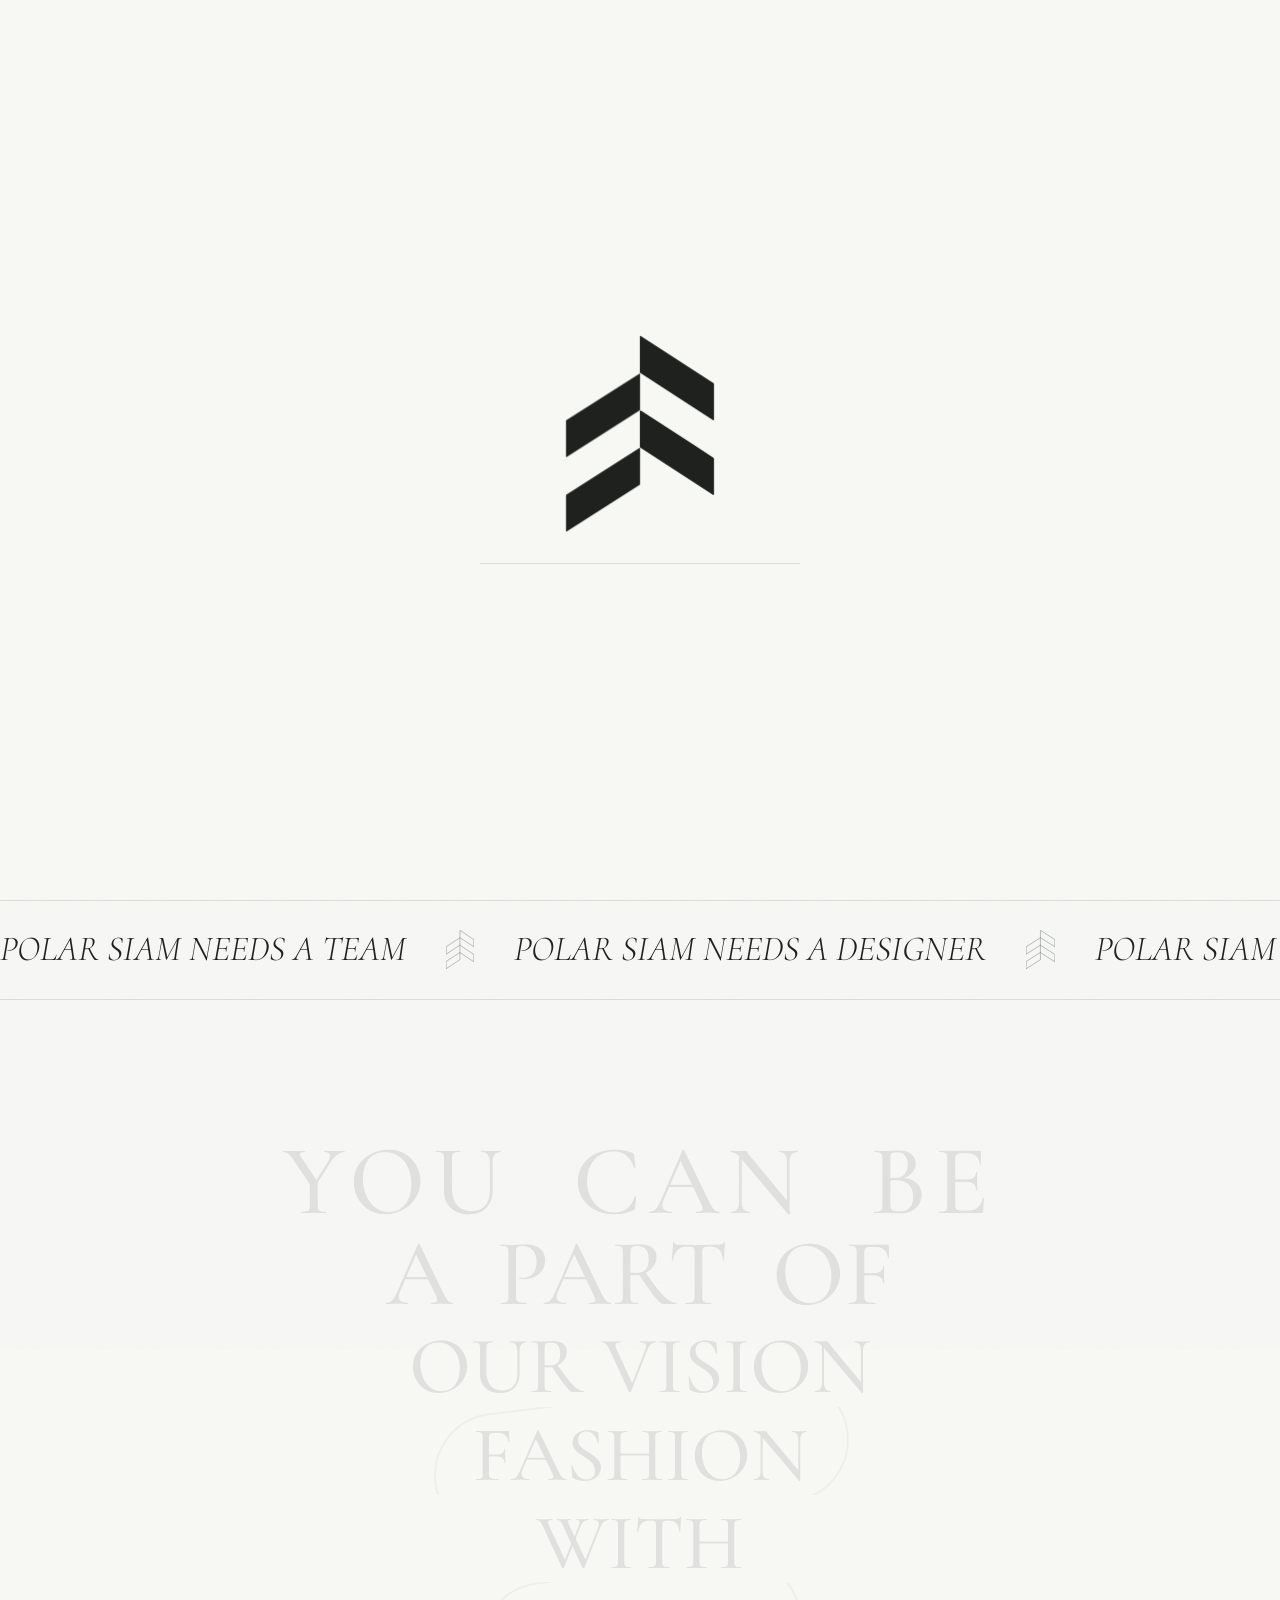
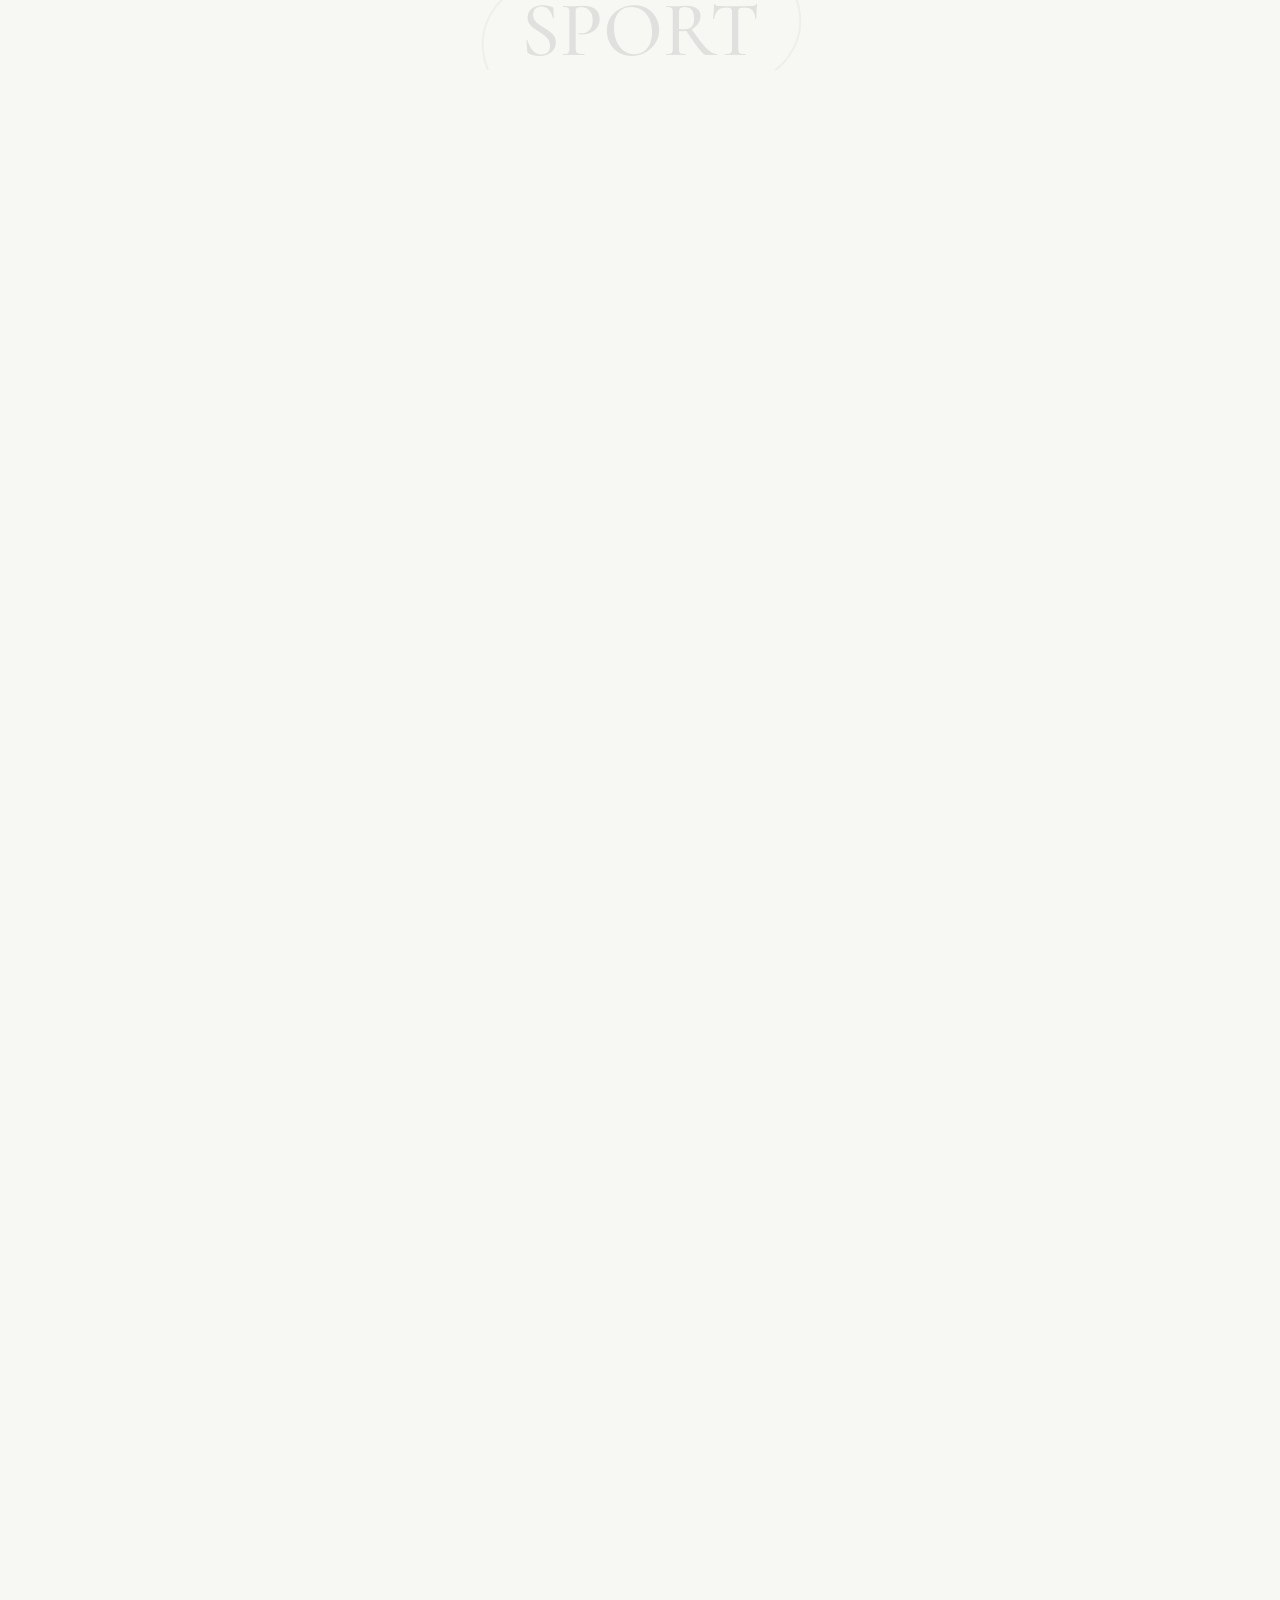
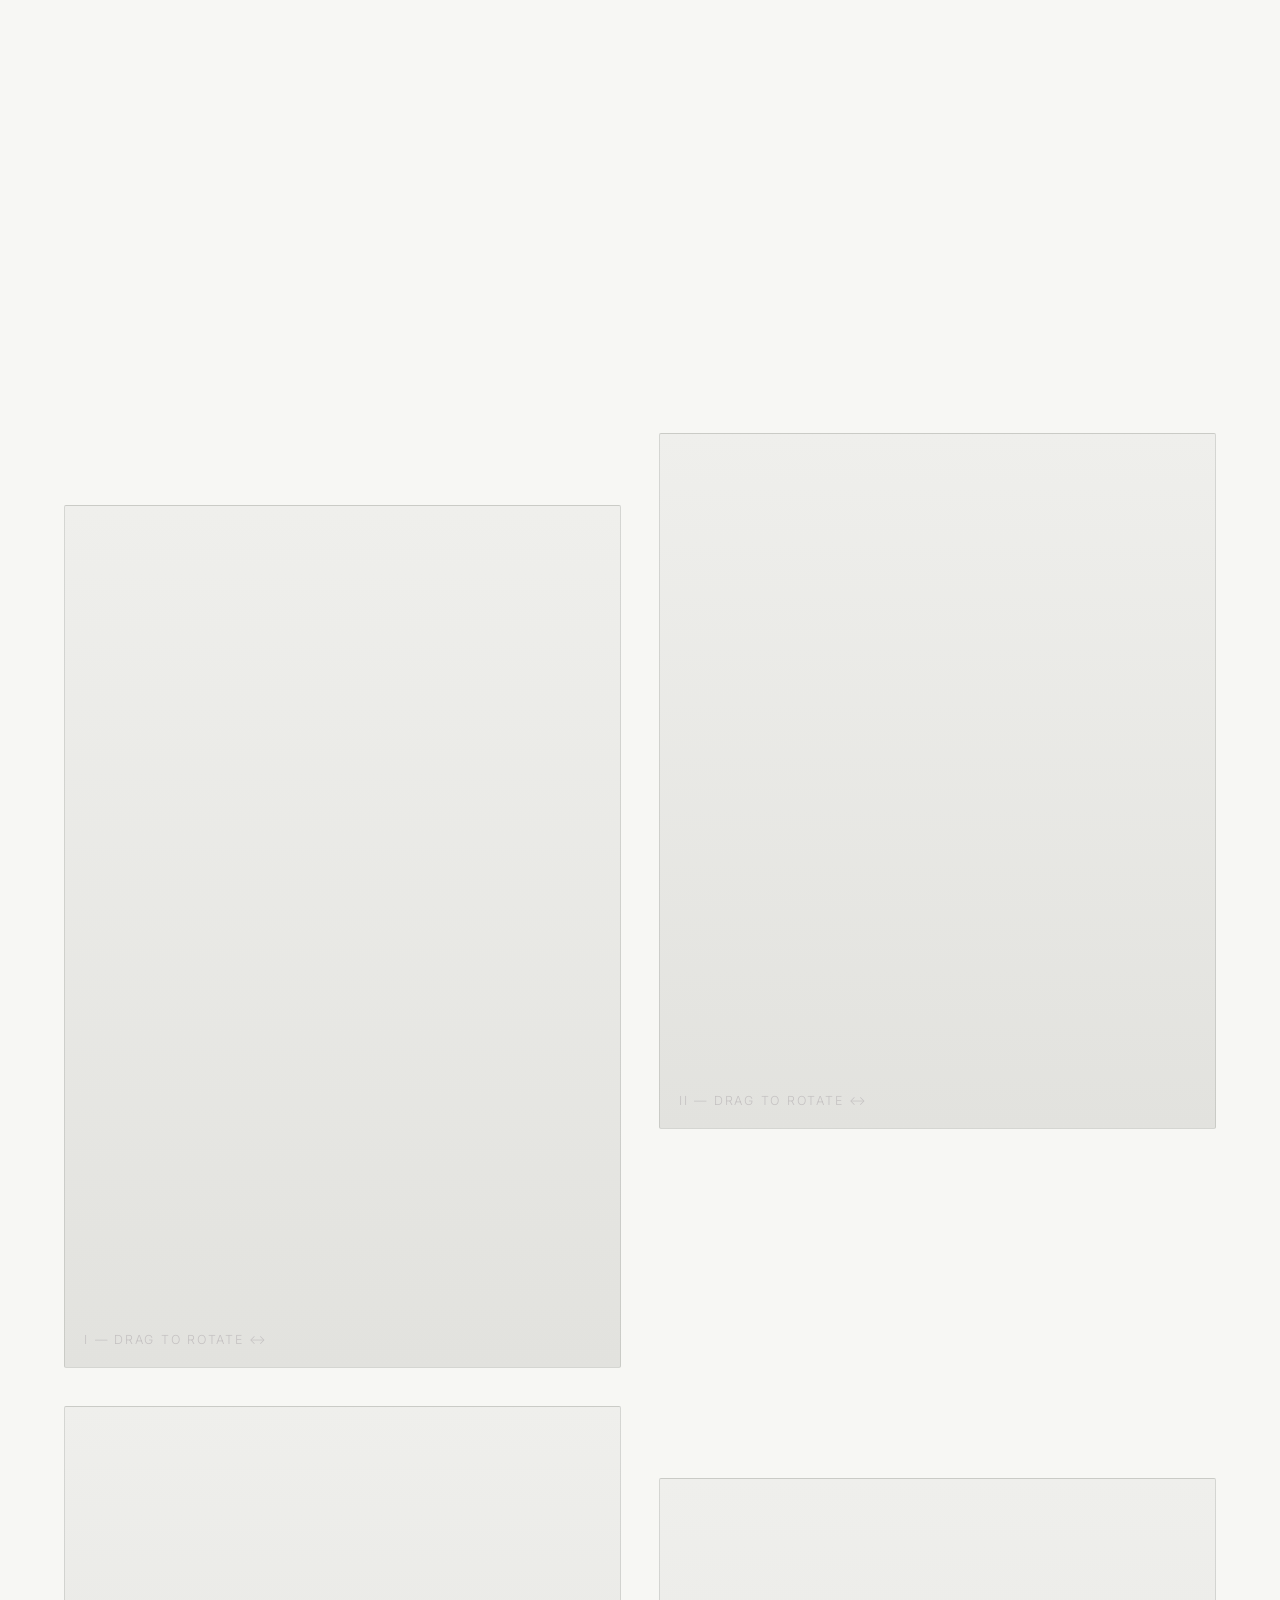
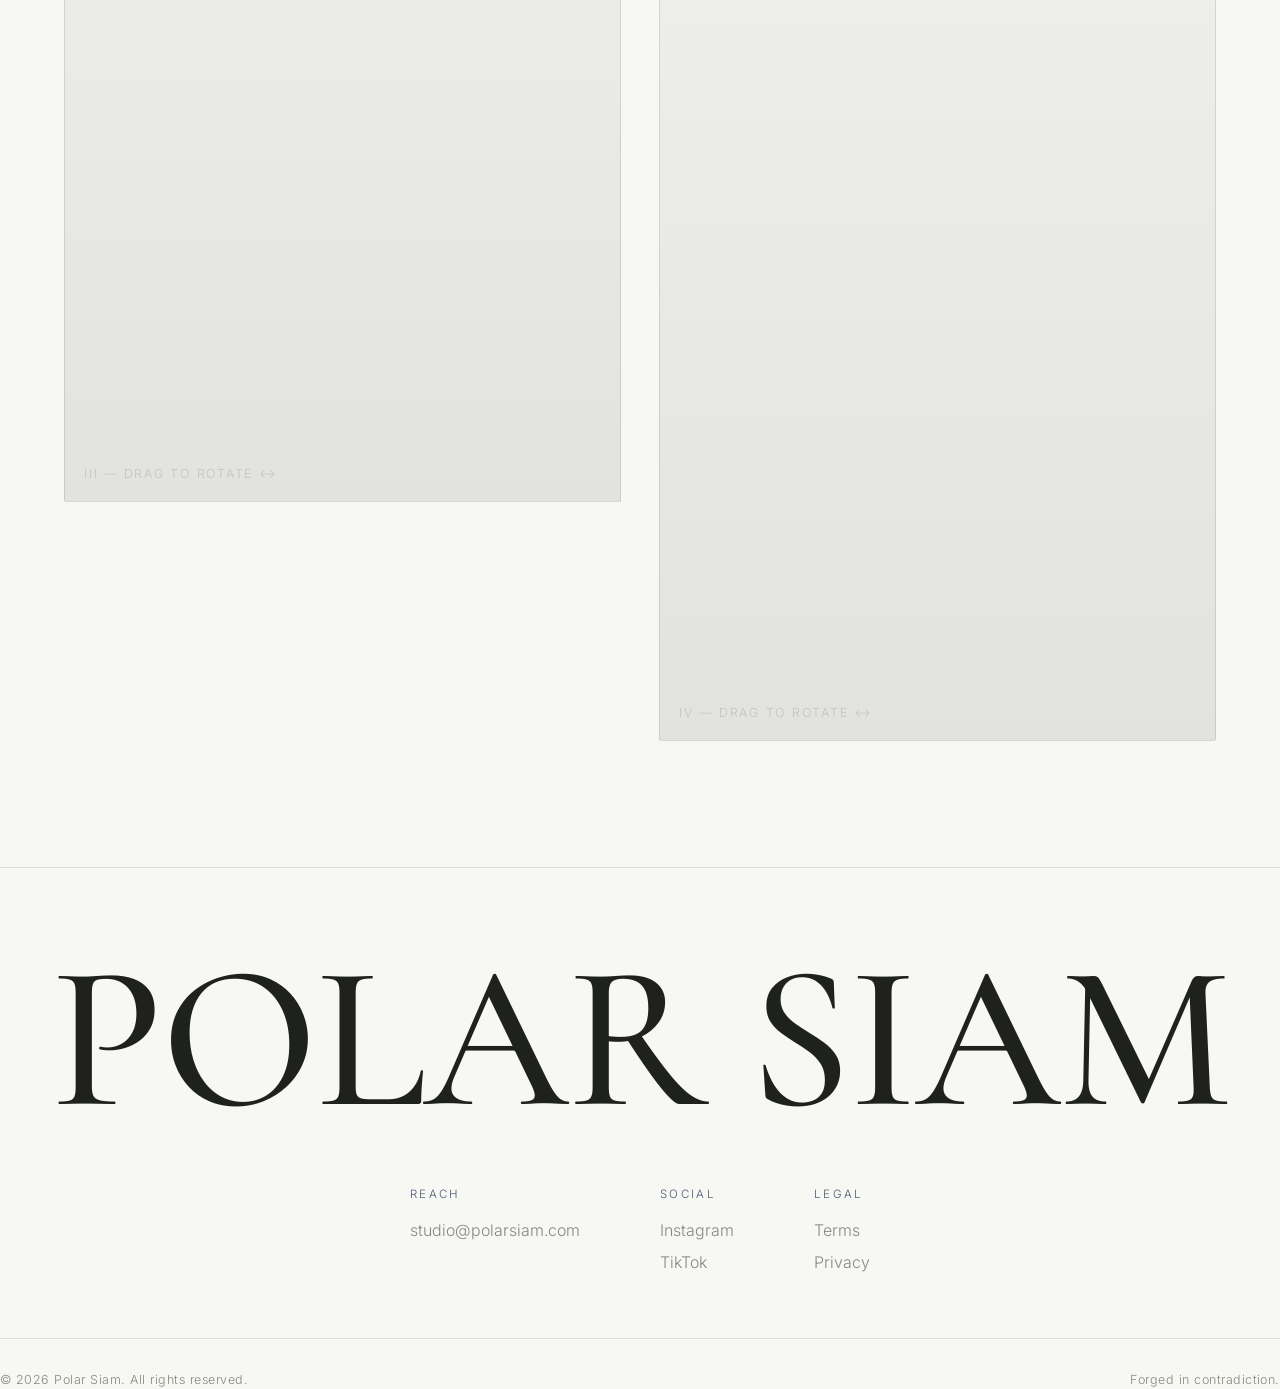
==== index.html @ 4e52556a "style: widen first join line and replace ampersand" ====
<!doctype html>
<html lang="en">
<head>
<meta charset="UTF-8" />
<meta name="viewport" content="width=device-width, initial-scale=1.0" />
<title>POLAR SIAM — Where Cold Meets Heat</title>
<meta name="description" content="Polar Siam — a dark luxe fashion house. AW25 collection. Where the polar cold meets the Siamese heat." />

<link rel="preconnect" href="https://fonts.googleapis.com" />
<link rel="preconnect" href="https://fonts.gstatic.com" crossorigin />
<link href="https://fonts.googleapis.com/css2?family=Cormorant+Garamond:ital,wght@0,400;0,500;0,600;1,400;1,500&family=Inter:wght@300;400;500;600&display=swap" rel="stylesheet" />
<link rel="stylesheet" href="css/style.css?v=10" />
<style>
  /* Man — bars in #C7CEC1 */
  :root { --bar-rgb: 199, 206, 193; }
</style>

<!-- Module imports: Three.js, Lenis (smooth scroll), anime.js v4 -->
<script type="importmap">
{
  "imports": {
    "three": "https://esm.sh/three@0.160.0",
    "three/addons/": "https://esm.sh/three@0.160.0/examples/jsm/",
    "lenis": "https://esm.sh/lenis@1.1.20",
    "animejs": "https://esm.sh/animejs@4.0.2"
  }
}
</script>

</head>
<body>

<!-- ============ PRELOADER ============ -->
<div class="loader" id="loader">
  <svg class="loader__logo" viewBox="0 0 174.36 230.24" xmlns="http://www.w3.org/2000/svg" aria-hidden="true">
    <g class="arm"><path d="M174,80.59l0-43.07a2,2,0,0,1,1.78.31q36.67,23.74,84.64,54.87a1.93,1.93,0,0,1,.87,1.6v41.64a.7.7,0,0,1-1.09.59L174,80.59Z" transform="translate(-86.95 -37.43)"/></g>
    <g class="arm"><path d="M174.17,82.2v42.33a.5.5,0,0,1-.23.42l-86.22,55a.5.5,0,0,1-.77-.42V137.18a.5.5,0,0,1,.23-.42l86.22-55a.5.5,0,0,1,.77.42Z" transform="translate(-86.95 -37.43)"/></g>
    <g class="arm"><path d="M174,168.5l0-43.07a2,2,0,0,1,1.78.31q36.67,23.74,84.64,54.87a1.93,1.93,0,0,1,.87,1.6v41.64a.7.7,0,0,1-1.09.59L174,168.5Z" transform="translate(-86.95 -37.43)"/></g>
    <g class="arm"><path d="M174.17,169.87V212.2a.5.5,0,0,1-.23.42l-86.22,55a.5.5,0,0,1-.77-.42V224.85a.5.5,0,0,1,.23-.42l86.22-55a.5.5,0,0,1,.77.42Z" transform="translate(-86.95 -37.43)"/></g>
  </svg>
  <div class="loader__bar"><span id="loaderBar"></span></div>
</div>

<!-- ============ CUSTOM CURSOR (bottom chevron of the mark) ============ -->
<img class="cursor" id="cursor" src="assets/p/cursor1.png" alt="" />

<!-- ============ PAPER GRAIN ============ -->
<div class="grain"></div>

<!-- ============ NAV ============ -->
<header class="nav" id="nav">
  <nav class="nav__links">
    <a href="#top" class="is-active" aria-current="page" data-cursor="hover">Overvieu</a>
    <a href="story.html" data-cursor="hover">Company Story</a>
    <a href="careers.html" data-cursor="hover">Apply</a>
  </nav>
</header>

<main id="top">

  <!-- ============ HERO ============ -->
  <section class="hero" id="hero">
    <!-- colonnade of bars: solid top band, side columns + central shaft of light below -->
    <div class="hero__bars" aria-hidden="true">
      <div class="hero__bars-top"></div>
      <div class="hero__bars-bottom"></div>
    </div>

    <!-- wordmark climbing both edges (each feather = a member; the mark watches over) -->
    <div class="hero__rail hero__rail--left" aria-hidden="true">
      <div class="hero__rail-inner">
        <span class="hero__rail-item" style="--rail-opacity: 0.44;">POLARSIAM</span>
        <span class="hero__rail-item" style="--rail-opacity: 0.47;">POLAR SIAM</span>
        <span class="hero__rail-item" style="--rail-opacity: 0.50;">POLARSIAM</span>
        <span class="hero__rail-item" style="--rail-opacity: 0.55;">POLAR SIAM</span>
        <span class="hero__rail-item" style="--rail-opacity: 0.60;">POLARSIAM</span>
        <span class="hero__rail-item" style="--rail-opacity: 0.65;">POLAR SIAM</span>
        <span class="hero__rail-item" style="--rail-opacity: 0.75;">POLARSIAM</span>
        <span class="hero__rail-item" style="--rail-opacity: 0.85;">POLAR SIAM</span>
        <span class="hero__rail-item" style="--rail-opacity: 0.95;">POLARSIAM</span>
        <span class="hero__rail-item" style="--rail-opacity: 1;">POLAR SIAM</span>
      </div>
    </div>
    <!-- the brand mark (4 pieces — each repels the cursor) -->
    <div class="hero__emblem">
      <svg class="emblem" viewBox="0 0 174.36 230.24" xmlns="http://www.w3.org/2000/svg" role="img" aria-label="Polar Siam">
        <g class="arm"><path d="M174,80.59l0-43.07a2,2,0,0,1,1.78.31q36.67,23.74,84.64,54.87a1.93,1.93,0,0,1,.87,1.6v41.64a.7.7,0,0,1-1.09.59L174,80.59Z" transform="translate(-86.95 -37.43)"/></g>
        <g class="arm"><path d="M174.17,82.2v42.33a.5.5,0,0,1-.23.42l-86.22,55a.5.5,0,0,1-.77-.42V137.18a.5.5,0,0,1,.23-.42l86.22-55a.5.5,0,0,1,.77.42Z" transform="translate(-86.95 -37.43)"/></g>
        <g class="arm"><path d="M174,168.5l0-43.07a2,2,0,0,1,1.78.31q36.67,23.74,84.64,54.87a1.93,1.93,0,0,1,.87,1.6v41.64a.7.7,0,0,1-1.09.59L174,168.5Z" transform="translate(-86.95 -37.43)"/></g>
        <g class="arm"><path d="M174.17,169.87V212.2a.5.5,0,0,1-.23.42l-86.22,55a.5.5,0,0,1-.77-.42V224.85a.5.5,0,0,1,.23-.42l86.22-55a.5.5,0,0,1,.77.42Z" transform="translate(-86.95 -37.43)"/></g>
      </svg>
    </div>

    <!-- scroll cue -->
    <a href="#hiring" class="hero__scroll" data-cursor="hover" aria-label="Scroll">
      <svg viewBox="0 0 24 50" width="22" height="46">
        <line x1="12" y1="2" x2="12" y2="40" />
        <polyline points="5,32 12,43 19,32" />
      </svg>
    </a>
  </section>

  <!-- ============ MARQUEE ============ -->
  <section class="marquee" aria-hidden="true">
    <div class="marquee__track">
      <div class="marquee__belt">
        <div class="marquee__group">
          <span>POLAR SIAM NEEDS A TEAM</span>
          <img class="marquee__separator" src="assets/stroke%20logo.svg" alt="" aria-hidden="true" />
          <span>POLAR SIAM NEEDS A DESIGNER</span>
          <img class="marquee__separator" src="assets/stroke%20logo.svg" alt="" aria-hidden="true" />
        </div>
        <div class="marquee__group" aria-hidden="true">
          <span>POLAR SIAM NEEDS A TEAM</span>
          <img class="marquee__separator" src="assets/stroke%20logo.svg" alt="" aria-hidden="true" />
          <span>POLAR SIAM NEEDS A DESIGNER</span>
          <img class="marquee__separator" src="assets/stroke%20logo.svg" alt="" aria-hidden="true" />
        </div>
      </div>
    </div>
  </section>

  <!-- ============ WE'RE HIRING (CTA) ============ -->
  <section class="join" id="hiring" data-reading-speed="2.4" data-text-start-opacity="0.10">
    <div class="join__pin">
      <h2 class="join__title">
        <span class="line"><span class="word">YOU&nbsp;&nbsp;CAN&nbsp;&nbsp;BE</span></span>
        <span class="line"><span class="word">A&nbsp;&nbsp;PART&nbsp;&nbsp;OF</span></span>
        <span class="line"><span class="word">OUR VISION</span></span>
        <span class="line"><span class="word">FASHION</span></span>
        <span class="line"><span class="word">WITH</span></span>
        <span class="line"><span class="word">SPORT</span></span>
      </h2>
      <a href="careers.html" class="join__cta-btn magnetic" data-cursor="hover"><span>join</span></a>
    </div>
  </section>

  <!-- ============ LOOKBOOK (parallax grid) ============ -->
  <section class="lookbook" id="lookbook">
    <div class="lookbook__head">
      <h2 class="section-title reveal-up">Lookbook</h2>
      <p class="section-tag reveal-up">Shot on location — 72°N</p>
    </div>
    <div class="lookbook__grid">
      <figure class="look look--tall look--model">
        <div class="model-viewer" data-src="assets/man1.glb" data-cursor="hover"></div>
        <figcaption>I — Drag to rotate ↔</figcaption>
      </figure>
      <figure class="look look--model">
        <div class="model-viewer" data-src="assets/man2.glb" data-cursor="hover"></div>
        <figcaption>II — Drag to rotate ↔</figcaption>
      </figure>
      <figure class="look look--model">
        <div class="model-viewer" data-src="assets/man3.glb" data-cursor="hover"></div>
        <figcaption>III — Drag to rotate ↔</figcaption>
      </figure>
      <figure class="look look--tall look--model">
        <div class="model-viewer" data-src="assets/man4.glb" data-cursor="hover"></div>
        <figcaption>IV — Drag to rotate ↔</figcaption>
      </figure>
    </div>
  </section>

  <!-- ============ FOOTER ============ -->
  <footer class="footer">
    <div class="footer__wordmark">POLAR SIAM</div>
    <div class="footer__grid">
      <div>
        <span class="footer__label">Reach</span>
        <a href="mailto:studio@polarsiam.com" data-cursor="hover">studio@polarsiam.com</a>
      </div>
      <div>
        <span class="footer__label">Social</span>
        <a href="#" data-cursor="hover">Instagram</a>
        <a href="#" data-cursor="hover">TikTok</a>
      </div>
      <div>
        <span class="footer__label">Legal</span>
        <a href="#" data-cursor="hover">Terms</a>
        <a href="#" data-cursor="hover">Privacy</a>
      </div>
    </div>
    <div class="footer__base">
      <span>© 2026 Polar Siam. All rights reserved.</span>
      <span>Forged in contradiction.</span>
    </div>
  </footer>

</main>

<script type="module" src="js/main.js?v=15"></script>
<script type="module" src="js/model-viewer.js?v=3"></script>

</body>
</html>
---- css/style.css ----
/* ============================================================
   POLAR SIAM — dark luxe fashion house
   ============================================================ */

:root {
  --bg:        #f7f7f4;   /* near-white canvas */
  --bg-soft:   #efefea;
  --ink:       #1e211d;   /* deep neutral ink (not pure black) */
  --ink-dim:   #84897f;   /* muted grey-green */
  --bar:       #c7cec1;   /* sage bar (from the brand reference) */
  --bar-rgb:   199, 206, 193; /* bar colour as RGB — pages override for their section */
  --hero-bar-width: clamp(41px, 5.2vw, 57px);
  --hero-bar-gutter: 20px;
  --gold:      #4b5975;   /* accent — refined slate blue (was beige/gold) */
  --gold-soft: #8592af;
  --line:      rgba(30, 33, 29, 0.12);

  --f-serif: "Cormorant Garamond", Georgia, serif;
  --f-sans:  "Inter", system-ui, sans-serif;

  --ease: cubic-bezier(0.16, 1, 0.3, 1);
  --pad: clamp(1.25rem, 5vw, 5rem);
}

* { margin: 0; padding: 0; box-sizing: border-box; }

html { -webkit-font-smoothing: antialiased; }

body {
  background: var(--bg);
  color: var(--ink);
  font-family: var(--f-sans);
  font-weight: 300;
  line-height: 1.5;
  overflow-x: clip; /* clip (not hidden) so position:sticky still works */
  cursor: auto;
}

/* Lenis */
html.lenis, html.lenis body { height: auto; }
.lenis.lenis-smooth { scroll-behavior: auto !important; }
.lenis.lenis-stopped { overflow: hidden; }

a { color: inherit; text-decoration: none; }
::selection { background: var(--gold); color: #000; }

img { max-width: 100%; display: block; }

/* ============ PRELOADER ============ */
.loader {
  position: fixed; inset: 0; z-index: 1000;
  background: var(--bg);
  display: flex; flex-direction: column;
  align-items: center; justify-content: center;
  gap: 2rem;
}
.loader__inner { display: flex; align-items: baseline; gap: 1.5rem; }
.loader__mark {
  font-family: var(--f-serif); font-size: clamp(4rem, 14vw, 11rem);
  font-style: italic; line-height: 0.8; color: var(--ink);
}
.loader__count {
  font-family: var(--f-sans); font-size: 1rem; letter-spacing: 0.1em;
  color: var(--gold); display: flex;
}
.loader__pct { opacity: 0.5; }
.loader__bar {
  width: min(40vw, 320px); height: 1px; background: var(--line);
  overflow: hidden;
}
.loader__bar span {
  display: block; height: 100%; width: 0%;
  background: var(--gold);
}
.loader.is-done { pointer-events: none; }
/* assembling-mark preloader */
.loader__logo { width: clamp(96px, 12vw, 148px); height: auto; overflow: visible; display: block; }
.loader__logo .arm { will-change: transform, opacity; }
.loader__logo .arm path { fill: var(--ink); }

/* ============ CUSTOM CURSOR ============ */
/* cursor = the bottom chevron of the brand mark (position + scale driven in JS) */
.cursor {
  display: none !important;
}
a, button, label, summary, [data-cursor], .magnetic { cursor: pointer; }
input, textarea, select { cursor: auto; }

/* ============ PAPER GRAIN ============ */
.grain {
  position: fixed; inset: -50%; z-index: 1; pointer-events: none;
  opacity: 0.035; mix-blend-mode: multiply;
  background-image: url("data:image/svg+xml,%3Csvg xmlns='http://www.w3.org/2000/svg' width='120' height='120'%3E%3Cfilter id='n'%3E%3CfeTurbulence type='fractalNoise' baseFrequency='0.9' numOctaves='3'/%3E%3C/filter%3E%3Crect width='100%25' height='100%25' filter='url(%23n)'/%3E%3C/svg%3E");
  animation: grain 6s steps(6) infinite;
}
@keyframes grain {
  0%,100%{transform:translate(0,0)} 20%{transform:translate(-8%,4%)}
  40%{transform:translate(5%,-6%)} 60%{transform:translate(-3%,7%)} 80%{transform:translate(6%,3%)}
}

/* All content sits above scene */
main, .nav { position: relative; z-index: 2; }

/* ============ NAV ============ */
.nav {
  position: fixed; top: 0; left: 0; width: 100%;
  display: flex; align-items: center; justify-content: center;
  padding: 1.5rem var(--pad); z-index: 50;
  color: var(--ink);
}
.nav__brand { font-size: 0.95rem; letter-spacing: 0.32em; font-weight: 400; }
.nav__links {
  position: absolute;
  left: 50%;
  top: 50%;
  transform: translate(-50%, -50%);
  display: grid;
  grid-template-columns: minmax(max-content, 1fr) auto minmax(max-content, 1fr);
  align-items: center;
  column-gap: 1.2rem;
  width: min(560px, calc(100% - (var(--pad) * 2)));
}
.nav__links a:nth-child(1) { justify-self: end; }
.nav__links a:nth-child(2) { justify-self: center; }
.nav__links a:nth-child(3) { justify-self: start; }
.nav__links a {
  font-size: 0.8rem; letter-spacing: 0.12em; text-transform: uppercase;
  position: relative; padding-bottom: 3px;
}
.nav__links a::after {
  content: ""; position: absolute; left: 0; bottom: 0;
  width: 100%; height: 1px; background: currentColor;
  transform: scaleX(0); transform-origin: right; transition: transform .5s var(--ease);
}
.nav__links a:hover::after { transform: scaleX(1); transform-origin: left; }
.nav__links a.is-active::after { transform: scaleX(1); transform-origin: left; }
.nav__links a.is-active { color: var(--ink); }
.nav__cta {
  font-size: 0.78rem; letter-spacing: 0.12em; text-transform: uppercase;
  border: 1px solid var(--ink); border-radius: 100px;
  padding: 0.6rem 1.2rem; display: inline-block;
}
@media (max-width: 760px) {
  .nav {
    justify-content: center;
    padding: 1rem var(--pad);
  }
  .nav__links {
    position: absolute;
    left: 50%;
    top: 50%;
    transform: translate(-50%, -50%);
    display: grid;
    grid-template-columns: minmax(max-content, 1fr) auto minmax(max-content, 1fr);
    align-items: center;
    column-gap: 0.9rem;
    width: min(520px, calc(100% - (var(--pad) * 2)));
  }
  .nav__links a {
    font-size: 0.72rem;
    letter-spacing: 0.08em;
  }
}

/* ============ SHARED ============ */
section { padding: clamp(5rem, 14vh, 12rem) var(--pad); }
.section-title {
  font-family: var(--f-serif); font-weight: 500;
  font-size: clamp(2.4rem, 7vw, 5rem); line-height: 0.95;
}
.section-tag {
  font-size: 0.8rem; letter-spacing: 0.16em; text-transform: uppercase;
  color: var(--ink-dim); margin-top: 1rem;
}

/* reveal helpers (anime.js drives these) */
.reveal-up { opacity: 0; transform: translateY(24px); }

/* ============ HERO (the colonnade) ============ */
.hero {
  position: relative; height: 100svh; min-height: 600px;
  overflow: hidden; background: var(--bg);
}

/* --- bars --- */
/* single centered bar */
.hero__bars { position: absolute; inset: 0; z-index: 2; } /* bars sit ABOVE the mark */
.hero__bars-top,
.hero__bars-bottom {
  position: absolute;
  left: 50%;
  width: var(--hero-bar-width);
  transform: translateX(-50%);
  background: rgba(var(--bar-rgb), 0.44);
}
.hero__bars-top::before,
.hero__bars-top::after,
.hero__bars-bottom::before,
.hero__bars-bottom::after {
  content: "";
  position: absolute;
  top: 0;
  bottom: 0;
  width: var(--hero-bar-width);
  background: rgba(var(--bar-rgb), 0.44);
}
.hero__bars-top::before,
.hero__bars-bottom::before {
  left: calc(-1 * (var(--hero-bar-width) + var(--hero-bar-gutter)));
  box-shadow:
    calc(-1 * (var(--hero-bar-width) + var(--hero-bar-gutter))) 0 0 0 rgba(var(--bar-rgb), 0.44),
    calc(-2 * (var(--hero-bar-width) + var(--hero-bar-gutter))) 0 0 0 rgba(var(--bar-rgb), 0.44);
}
.hero__bars-top::after,
.hero__bars-bottom::after {
  left: calc(var(--hero-bar-width) + var(--hero-bar-gutter));
  box-shadow:
    calc(var(--hero-bar-width) + var(--hero-bar-gutter)) 0 0 0 rgba(var(--bar-rgb), 0.44),
    calc(2 * (var(--hero-bar-width) + var(--hero-bar-gutter))) 0 0 0 rgba(var(--bar-rgb), 0.44);
}
.hero__bars-top    { top: 0; height: 26vh; }
.hero__bars-bottom { top: 26vh; bottom: 0; }

/* --- wordmark rails climbing the edges --- */
.hero__rail {
  position: absolute; top: 0; bottom: 0; z-index: 3;
  display: flex; align-items: center; overflow: hidden; pointer-events: none;
}
.hero__rail--left  {
  left: calc(50% - (2.5 * (var(--hero-bar-width) + var(--hero-bar-gutter))));
  transform: translateX(-50%);
}
.hero__rail--right {
  right: calc(var(--hero-bar-width) + (var(--hero-bar-gutter) / 2));
  transform: translateX(50%);
}
@media (min-width: 761px) {
  .hero__bars-top::before,
  .hero__bars-bottom::before {
    box-shadow:
      calc(-1 * (var(--hero-bar-width) + var(--hero-bar-gutter))) 0 0 0 rgba(var(--bar-rgb), 0.44),
      calc(-2 * (var(--hero-bar-width) + var(--hero-bar-gutter))) 0 0 0 rgba(var(--bar-rgb), 0.44),
      calc(-3 * (var(--hero-bar-width) + var(--hero-bar-gutter))) 0 0 0 rgba(var(--bar-rgb), 0.44),
      calc(-4 * (var(--hero-bar-width) + var(--hero-bar-gutter))) 0 0 0 rgba(var(--bar-rgb), 0.44),
      calc(-5 * (var(--hero-bar-width) + var(--hero-bar-gutter))) 0 0 0 rgba(var(--bar-rgb), 0.44),
      calc(-6 * (var(--hero-bar-width) + var(--hero-bar-gutter))) 0 0 0 rgba(var(--bar-rgb), 0.44),
      calc(-7 * (var(--hero-bar-width) + var(--hero-bar-gutter))) 0 0 0 rgba(var(--bar-rgb), 0.44),
      calc(-8 * (var(--hero-bar-width) + var(--hero-bar-gutter))) 0 0 0 rgba(var(--bar-rgb), 0.44),
      calc(-9 * (var(--hero-bar-width) + var(--hero-bar-gutter))) 0 0 0 rgba(var(--bar-rgb), 0.44);
  }
  .hero__bars-top::after,
  .hero__bars-bottom::after {
    box-shadow:
      calc(var(--hero-bar-width) + var(--hero-bar-gutter)) 0 0 0 rgba(var(--bar-rgb), 0.44),
      calc(2 * (var(--hero-bar-width) + var(--hero-bar-gutter))) 0 0 0 rgba(var(--bar-rgb), 0.44),
      calc(3 * (var(--hero-bar-width) + var(--hero-bar-gutter))) 0 0 0 rgba(var(--bar-rgb), 0.44),
      calc(4 * (var(--hero-bar-width) + var(--hero-bar-gutter))) 0 0 0 rgba(var(--bar-rgb), 0.44),
      calc(5 * (var(--hero-bar-width) + var(--hero-bar-gutter))) 0 0 0 rgba(var(--bar-rgb), 0.44),
      calc(6 * (var(--hero-bar-width) + var(--hero-bar-gutter))) 0 0 0 rgba(var(--bar-rgb), 0.44),
      calc(7 * (var(--hero-bar-width) + var(--hero-bar-gutter))) 0 0 0 rgba(var(--bar-rgb), 0.44),
      calc(8 * (var(--hero-bar-width) + var(--hero-bar-gutter))) 0 0 0 rgba(var(--bar-rgb), 0.44),
      calc(9 * (var(--hero-bar-width) + var(--hero-bar-gutter))) 0 0 0 rgba(var(--bar-rgb), 0.44);
  }
  .hero__rail--left {
    left: calc(50% - (9.5 * (var(--hero-bar-width) + var(--hero-bar-gutter))));
  }
  .hero__rail--right {
    right: calc(50% - (8.5 * (var(--hero-bar-width) + var(--hero-bar-gutter))));
  }
}

@media (min-width: 1400px) {
  .hero__bars-top::before,
  .hero__bars-bottom::before {
    box-shadow:
      calc(-1 * (var(--hero-bar-width) + var(--hero-bar-gutter))) 0 0 0 rgba(var(--bar-rgb), 0.44),
      calc(-2 * (var(--hero-bar-width) + var(--hero-bar-gutter))) 0 0 0 rgba(var(--bar-rgb), 0.44),
      calc(-3 * (var(--hero-bar-width) + var(--hero-bar-gutter))) 0 0 0 rgba(var(--bar-rgb), 0.44),
      calc(-4 * (var(--hero-bar-width) + var(--hero-bar-gutter))) 0 0 0 rgba(var(--bar-rgb), 0.44),
      calc(-5 * (var(--hero-bar-width) + var(--hero-bar-gutter))) 0 0 0 rgba(var(--bar-rgb), 0.44),
      calc(-6 * (var(--hero-bar-width) + var(--hero-bar-gutter))) 0 0 0 rgba(var(--bar-rgb), 0.44),
      calc(-7 * (var(--hero-bar-width) + var(--hero-bar-gutter))) 0 0 0 rgba(var(--bar-rgb), 0.44),
      calc(-8 * (var(--hero-bar-width) + var(--hero-bar-gutter))) 0 0 0 rgba(var(--bar-rgb), 0.44),
      calc(-9 * (var(--hero-bar-width) + var(--hero-bar-gutter))) 0 0 0 rgba(var(--bar-rgb), 0.44),
      calc(-10 * (var(--hero-bar-width) + var(--hero-bar-gutter))) 0 0 0 rgba(var(--bar-rgb), 0.44),
      calc(-11 * (var(--hero-bar-width) + var(--hero-bar-gutter))) 0 0 0 rgba(var(--bar-rgb), 0.44);
  }
  .hero__bars-top::after,
  .hero__bars-bottom::after {
    box-shadow:
      calc(var(--hero-bar-width) + var(--hero-bar-gutter)) 0 0 0 rgba(var(--bar-rgb), 0.44),
      calc(2 * (var(--hero-bar-width) + var(--hero-bar-gutter))) 0 0 0 rgba(var(--bar-rgb), 0.44),
      calc(3 * (var(--hero-bar-width) + var(--hero-bar-gutter))) 0 0 0 rgba(var(--bar-rgb), 0.44),
      calc(4 * (var(--hero-bar-width) + var(--hero-bar-gutter))) 0 0 0 rgba(var(--bar-rgb), 0.44),
      calc(5 * (var(--hero-bar-width) + var(--hero-bar-gutter))) 0 0 0 rgba(var(--bar-rgb), 0.44),
      calc(6 * (var(--hero-bar-width) + var(--hero-bar-gutter))) 0 0 0 rgba(var(--bar-rgb), 0.44),
      calc(7 * (var(--hero-bar-width) + var(--hero-bar-gutter))) 0 0 0 rgba(var(--bar-rgb), 0.44),
      calc(8 * (var(--hero-bar-width) + var(--hero-bar-gutter))) 0 0 0 rgba(var(--bar-rgb), 0.44),
      calc(9 * (var(--hero-bar-width) + var(--hero-bar-gutter))) 0 0 0 rgba(var(--bar-rgb), 0.44),
      calc(10 * (var(--hero-bar-width) + var(--hero-bar-gutter))) 0 0 0 rgba(var(--bar-rgb), 0.44),
      calc(11 * (var(--hero-bar-width) + var(--hero-bar-gutter))) 0 0 0 rgba(var(--bar-rgb), 0.44);
  }
  .hero__rail--left {
    left: calc(50% - (11.5 * (var(--hero-bar-width) + var(--hero-bar-gutter))));
  }
  .hero__rail--right {
    right: calc(50% - (10.5 * (var(--hero-bar-width) + var(--hero-bar-gutter))));
  }
}

@media (min-width: 1800px) {
  .hero__bars-top::before,
  .hero__bars-bottom::before {
    box-shadow:
      calc(-1 * (var(--hero-bar-width) + var(--hero-bar-gutter))) 0 0 0 rgba(var(--bar-rgb), 0.44),
      calc(-2 * (var(--hero-bar-width) + var(--hero-bar-gutter))) 0 0 0 rgba(var(--bar-rgb), 0.44),
      calc(-3 * (var(--hero-bar-width) + var(--hero-bar-gutter))) 0 0 0 rgba(var(--bar-rgb), 0.44),
      calc(-4 * (var(--hero-bar-width) + var(--hero-bar-gutter))) 0 0 0 rgba(var(--bar-rgb), 0.44),
      calc(-5 * (var(--hero-bar-width) + var(--hero-bar-gutter))) 0 0 0 rgba(var(--bar-rgb), 0.44),
      calc(-6 * (var(--hero-bar-width) + var(--hero-bar-gutter))) 0 0 0 rgba(var(--bar-rgb), 0.44),
      calc(-7 * (var(--hero-bar-width) + var(--hero-bar-gutter))) 0 0 0 rgba(var(--bar-rgb), 0.44),
      calc(-8 * (var(--hero-bar-width) + var(--hero-bar-gutter))) 0 0 0 rgba(var(--bar-rgb), 0.44),
      calc(-9 * (var(--hero-bar-width) + var(--hero-bar-gutter))) 0 0 0 rgba(var(--bar-rgb), 0.44),
      calc(-10 * (var(--hero-bar-width) + var(--hero-bar-gutter))) 0 0 0 rgba(var(--bar-rgb), 0.44),
      calc(-11 * (var(--hero-bar-width) + var(--hero-bar-gutter))) 0 0 0 rgba(var(--bar-rgb), 0.44),
      calc(-12 * (var(--hero-bar-width) + var(--hero-bar-gutter))) 0 0 0 rgba(var(--bar-rgb), 0.44),
      calc(-13 * (var(--hero-bar-width) + var(--hero-bar-gutter))) 0 0 0 rgba(var(--bar-rgb), 0.44);
  }
  .hero__bars-top::after,
  .hero__bars-bottom::after {
    box-shadow:
      calc(var(--hero-bar-width) + var(--hero-bar-gutter)) 0 0 0 rgba(var(--bar-rgb), 0.44),
      calc(2 * (var(--hero-bar-width) + var(--hero-bar-gutter))) 0 0 0 rgba(var(--bar-rgb), 0.44),
      calc(3 * (var(--hero-bar-width) + var(--hero-bar-gutter))) 0 0 0 rgba(var(--bar-rgb), 0.44),
      calc(4 * (var(--hero-bar-width) + var(--hero-bar-gutter))) 0 0 0 rgba(var(--bar-rgb), 0.44),
      calc(5 * (var(--hero-bar-width) + var(--hero-bar-gutter))) 0 0 0 rgba(var(--bar-rgb), 0.44),
      calc(6 * (var(--hero-bar-width) + var(--hero-bar-gutter))) 0 0 0 rgba(var(--bar-rgb), 0.44),
      calc(7 * (var(--hero-bar-width) + var(--hero-bar-gutter))) 0 0 0 rgba(var(--bar-rgb), 0.44),
      calc(8 * (var(--hero-bar-width) + var(--hero-bar-gutter))) 0 0 0 rgba(var(--bar-rgb), 0.44),
      calc(9 * (var(--hero-bar-width) + var(--hero-bar-gutter))) 0 0 0 rgba(var(--bar-rgb), 0.44),
      calc(10 * (var(--hero-bar-width) + var(--hero-bar-gutter))) 0 0 0 rgba(var(--bar-rgb), 0.44),
      calc(11 * (var(--hero-bar-width) + var(--hero-bar-gutter))) 0 0 0 rgba(var(--bar-rgb), 0.44),
      calc(12 * (var(--hero-bar-width) + var(--hero-bar-gutter))) 0 0 0 rgba(var(--bar-rgb), 0.44),
      calc(13 * (var(--hero-bar-width) + var(--hero-bar-gutter))) 0 0 0 rgba(var(--bar-rgb), 0.44);
  }
  .hero__rail--left {
    left: calc(50% - (13.5 * (var(--hero-bar-width) + var(--hero-bar-gutter))));
  }
  .hero__rail--right {
    right: calc(50% - (12.5 * (var(--hero-bar-width) + var(--hero-bar-gutter))));
  }
}
.hero__rail-inner {
  display: flex; flex-direction: column; gap: 1rem;
  transform: rotate(180deg);
  font-size: 0.62rem; letter-spacing: 0.34em; text-transform: uppercase;
  color: var(--ink); font-weight: 400;
}
.hero__rail--left .hero__rail-inner { flex-direction: column-reverse; }
.hero__rail--right .hero__rail-inner { transform: rotate(0deg); }
.hero__rail-item {
  writing-mode: vertical-rl;
  white-space: nowrap;
  opacity: var(--rail-opacity, 1);
}
@media (min-width: 761px) and (max-width: 1099px) {
  .hero {
    --hero-bar-width: 26px;
    --hero-bar-gutter: 10px;
  }
  .hero__rail--left {
    left: calc(50% - (9.5 * (var(--hero-bar-width) + var(--hero-bar-gutter))));
    transform: translateX(-50%);
  }
  .hero__rail--right {
    left: calc(50% + (9.5 * (var(--hero-bar-width) + var(--hero-bar-gutter))));
    right: auto;
    transform: translateX(-50%);
  }
}
@media (min-width: 1100px) and (max-width: 1399px) {
  .hero {
    --hero-bar-width: 32px;
    --hero-bar-gutter: 12px;
  }
  .hero__rail--left {
    left: calc(50% - (9.5 * (var(--hero-bar-width) + var(--hero-bar-gutter))));
    transform: translateX(-50%);
  }
  .hero__rail--right {
    left: calc(50% + (9.5 * (var(--hero-bar-width) + var(--hero-bar-gutter))));
    right: auto;
    transform: translateX(-50%);
  }
}
@media (min-width: 1400px) and (max-width: 1799px) {
  .hero {
    --hero-bar-width: 40px;
    --hero-bar-gutter: 14px;
  }
  .hero__rail--left {
    left: calc(50% - (11.5 * (var(--hero-bar-width) + var(--hero-bar-gutter))));
    transform: translateX(-50%);
  }
  .hero__rail--right {
    left: calc(50% + (11.5 * (var(--hero-bar-width) + var(--hero-bar-gutter))));
    right: auto;
    transform: translateX(-50%);
  }
}
@media (min-width: 1800px) {
  .hero {
    --hero-bar-width: 46px;
    --hero-bar-gutter: 16px;
  }
  .hero__rail--left {
    left: calc(50% - (13.5 * (var(--hero-bar-width) + var(--hero-bar-gutter))));
    transform: translateX(-50%);
  }
  .hero__rail--right {
    left: calc(50% + (13.5 * (var(--hero-bar-width) + var(--hero-bar-gutter))));
    right: auto;
    transform: translateX(-50%);
  }
}
@media (max-width: 760px) {
  .hero__rail-inner {
    gap: clamp(0.3rem, 0.75vh, 0.5rem);
    font-size: clamp(0.46rem, 1.02vh, 0.56rem);
    letter-spacing: clamp(0.16em, 0.4vw, 0.22em);
  }
  .hero__rail-item {
    line-height: 0.92;
  }
}
@media (max-width: 760px) and (max-height: 700px) {
  .hero__rail-inner {
    gap: 0.28rem;
    font-size: 0.45rem;
    letter-spacing: 0.16em;
  }
  .hero__rail-item {
    line-height: 0.88;
  }
}

/* --- the mark, in the shaft of light (grid-centred so anime can transform it freely) --- */
.hero__emblem {
  position: absolute; inset: 0 0 4vh 0; z-index: 1; /* behind the bars */
  display: grid; place-items: center; pointer-events: none;
}
.emblem {
  width: calc(var(--hero-bar-width) + (var(--hero-bar-gutter) * 2));
  height: auto;
  display: block;
  overflow: visible;
}
.emblem .arm { will-change: transform; }
.emblem .arm path { fill: var(--ink); }

/* --- scroll cue --- */
.hero__scroll {
  position: absolute; z-index: 4; left: 50%; bottom: clamp(2rem, 6vh, 4rem);
  transform: translateX(-50%);
}
.hero__scroll svg { stroke: var(--ink); stroke-width: 1.2; fill: none; opacity: 0.55; }
.hero__scroll svg line, .hero__scroll svg polyline { stroke-linecap: round; stroke-linejoin: round; }
.hero__scroll svg { animation: scrollPulse 2.2s var(--ease) infinite; }
@keyframes scrollPulse {
  0%,100% { transform: translateY(0); opacity: .45; }
  50%     { transform: translateY(7px); opacity: .9; }
}

/* ============ MARQUEE ============ */
.marquee { padding: 0; border-top: 1px solid var(--line); border-bottom: 1px solid var(--line); overflow: hidden; }
.marquee__track {
  overflow: hidden;
  padding: 1.4rem 0;
}
.marquee__belt {
  display: flex;
  width: max-content;
  align-items: center;
  will-change: transform;
  animation: marqueeSlide 24s linear infinite;
}
.marquee__group {
  display: flex;
  align-items: center;
  gap: 2.5rem;
  white-space: nowrap;
  padding-right: 2.5rem;
  font-family: var(--f-serif); font-style: italic;
  font-size: clamp(1.2rem, 3vw, 2.2rem); color: var(--ink);
}
.marquee__separator {
  height: clamp(1.8rem, 3vw, 2.6rem);
  width: auto;
  flex: 0 0 auto;
  display: block;
}
@keyframes marqueeSlide {
  from { transform: translate3d(0, 0, 0); }
  to { transform: translate3d(-50%, 0, 0); }
}

/* ============ MANIFESTO ============ */
.manifesto { display: flex; justify-content: center; text-align: center; }
.manifesto__text {
  font-family: var(--f-serif); font-weight: 400;
  font-size: clamp(2rem, 6vw, 4.5rem); line-height: 1.15; max-width: 18ch;
}
.manifesto__text em { font-style: italic; color: var(--gold-soft); }
.manifesto__text .ml { display: block; overflow: hidden; }
.manifesto__text .ml__in { display: inline-block; }

/* ============ COLLECTION (scroll-rotate turntables) ============ */
.products { padding-top: clamp(4rem, 10vh, 9rem); padding-bottom: 0; }
.products__head { margin-bottom: 2rem; }

/* each product gets scroll distance; the viewer pins while frames scrub */
.product { position: relative; min-height: 240vh; }
.product__viewer {
  position: sticky; top: 0; height: 100svh;
  display: grid; place-items: center;
}
.product__layout {
  width: min(1100px, 92vw);
  display: grid; grid-template-columns: 1fr 1fr;
  align-items: center; gap: clamp(1.5rem, 5vw, 5rem);
}
.product--alt .product__layout { direction: rtl; }
.product--alt .product__info,
.product--alt .product__stage { direction: ltr; }

/* info column */
.product__info { display: flex; flex-direction: column; align-items: flex-start; }
.product__idx { font-size: 0.75rem; letter-spacing: 0.22em; color: var(--ink-dim); }
.product__name {
  font-family: var(--f-serif); font-weight: 500; text-transform: uppercase;
  font-size: clamp(2.6rem, 6vw, 5rem); line-height: 0.92; margin: 0.8rem 0 1.4rem;
}
.product__name em { font-style: italic; text-transform: none; }
.product__desc { color: var(--ink-dim); max-width: 36ch; line-height: 1.6; margin-bottom: 1.6rem; }
.product__for {
  font-size: 0.74rem; letter-spacing: 0.18em; text-transform: uppercase;
  color: var(--ink); padding-bottom: 0.9rem; margin-bottom: 0.9rem;
  border-bottom: 1px solid var(--line); width: 100%;
}
.product__price { font-family: var(--f-serif); font-size: 1.5rem; }

/* stage / viewer panel — the 3D studio render fills it */
.product__stage {
  position: relative; justify-self: center;
  width: 100%; max-width: 440px; aspect-ratio: 4/5;
  border-radius: 3px; overflow: hidden;
  background: linear-gradient(170deg, #d7dbd4, #c2c8bf);
  box-shadow: 0 30px 70px -40px rgba(30,33,29,0.5);
}
.product__stage .frame {
  position: absolute; inset: 0; width: 100%; height: 100%;
  object-fit: cover; object-position: center top;
  opacity: 0; transition: opacity .14s linear;
}
.product__stage .frame:first-child { opacity: 1; }
.product__stage .frame--flip { transform: scaleX(-1); } /* mirrored = the other 180° of the spin */
.product__hint {
  position: absolute; left: 50%; bottom: 0.9rem; transform: translateX(-50%);
  font-size: 0.68rem; letter-spacing: 0.2em; text-transform: uppercase;
  color: rgba(30,33,29,0.55); pointer-events: none;
}
@media (max-width: 760px) {
  .product { min-height: 200vh; }
  .product__layout { grid-template-columns: 1fr; gap: 1.5rem; text-align: center; }
  .product--alt .product__layout { direction: ltr; }
  .product__info { align-items: center; }
  .product__stage { max-width: 78vw; }
}

/* ============ LOOKBOOK ============ */
.lookbook__head { margin-bottom: 3.5rem; }
.lookbook__grid {
  display: grid; grid-template-columns: repeat(2, 1fr);
  gap: clamp(1rem, 3vw, 3rem); align-items: start;
}
.look {
  position: relative; aspect-ratio: 4/5; border-radius: 2px; overflow: hidden;
  border: 1px solid var(--line); will-change: transform;
  background:
    radial-gradient(130% 100% at 50% 0%, rgba(var(--tint),0.38), transparent 58%),
    radial-gradient(90% 70% at 50% 100%, rgba(200,168,106,0.08), transparent 60%),
    linear-gradient(170deg, #16161c, #050506);
}
.look--tall { aspect-ratio: 4/6.2; margin-top: clamp(2rem, 8vh, 7rem); }
/* 3D model tiles: light studio panel with a WebGL canvas filling the tile */
.look--model { background: linear-gradient(180deg, #efefec, #e2e2de); }
.look--model .model-viewer { position: absolute; inset: 0; width: 100%; height: 100%; z-index: 1; }
.look--model .model-viewer__canvas { display: block; width: 100%; height: 100%; }
.look--model figcaption { z-index: 2; }
.look figcaption {
  position: absolute; left: 1.2rem; bottom: 1.1rem;
  font-size: 0.78rem; letter-spacing: 0.14em; text-transform: uppercase; color: var(--ink);
  mix-blend-mode: difference;
}
@media (max-width: 760px) { .lookbook__grid { grid-template-columns: 1fr; } .look--tall { margin-top: 0; } }

/* ============ STORY ============ */
.story { display: grid; grid-template-columns: 1fr 1.3fr; gap: clamp(2rem, 6vw, 6rem); align-items: start; }
.story__lead { font-family: var(--f-serif); font-size: clamp(1.6rem, 3vw, 2.6rem); line-height: 1.2; margin-bottom: 2rem; }
.story__body { color: var(--ink-dim); max-width: 52ch; margin-bottom: 1.2rem; font-size: 1.05rem; }
@media (max-width: 760px) { .story { grid-template-columns: 1fr; } }

/* ============ JOIN ============ */
.join {
  position: relative;
  min-height: 260svh;
  padding: 0;
  --join-start-opacity: 0.1;
}
.join__pin {
  position: sticky;
  top: 0;
  min-height: 100svh;
  display: flex;
  flex-direction: column;
  align-items: center;
  justify-content: center;
  text-align: center;
  padding: clamp(5rem, 14vh, 12rem) var(--pad);
}
.join__title {
  font-family: var(--f-serif); font-weight: 500; text-transform: uppercase;
  font-size: clamp(2.2rem, 7.2vw, 5.8rem); line-height: 0.95;
}
.join__title .line { display: block; overflow: hidden; }
.join__title .word { display: inline-block; transform: none; opacity: var(--join-start-opacity); }
/* Triangular text rhythm: each line steps down; lines 4/5/6 share the same size */
.join__title .line:nth-child(1) .word { font-size: 1.08em; }
.join__title .line:nth-child(1) .word { letter-spacing: 0.08em; }
.join__title .line:nth-child(2) .word { font-size: 1.03em; }
.join__title .line:nth-child(3) .word { font-size: 0.88em; }
.join__title .line:nth-child(4) .word,
.join__title .line:nth-child(5) .word,
.join__title .line:nth-child(6) .word { font-size: 0.85em; }
.join__title .line:nth-child(4) .word,
.join__title .line:nth-child(6) .word {
  position: relative;
  padding: 0.02em 0.28em;
}
.join__title .line:nth-child(4) .word::after,
.join__title .line:nth-child(6) .word::after {
  content: "";
  position: absolute;
  left: -0.22em;
  top: -0.28em;
  width: calc(100% + 0.44em);
  height: calc(100% + 0.56em);
  border: 2px solid rgba(30, 33, 29, 0.38);
  border-radius: 999px;
  transform: rotate(-7deg);
  pointer-events: none;
}
.join__title .italic { font-style: italic; text-transform: none; color: var(--bar); }
.join__sub {
  color: var(--ink);
  font-family: var(--f-serif);
  font-size: clamp(1.2rem, 2.7vw, 2rem);
  line-height: 1.2;
  max-width: 26ch;
  margin: 1.1rem 0 2rem;
}
.join__form { display: flex; gap: 0.75rem; width: min(100%, 460px); }
.join__form input {
  flex: 1; background: transparent; border: 1px solid var(--line);
  border-radius: 100px; padding: 1rem 1.4rem; color: var(--ink);
  font-family: var(--f-sans); font-size: 0.95rem; outline: none;
  transition: border-color .4s;
}
.join__form input:focus { border-color: var(--gold); }
.join__form button {
  background: var(--gold); color: #000; border: none; cursor: pointer;
  border-radius: 100px; padding: 1rem 1.8rem; font-size: 0.85rem;
  letter-spacing: 0.08em; text-transform: uppercase; font-weight: 500;
}
.join__note { margin-top: 1.5rem; color: var(--gold); letter-spacing: 0.05em; }

/* Apply-now CTA button */
.join__cta-btn {
  display: inline-block; margin-top: 1.8rem;
  background: var(--ink); color: var(--bg);
  border: 1px solid var(--ink); border-radius: 100px;
  padding: 1.25rem 3.3rem; font-size: 1rem;
  letter-spacing: 0.11em; text-transform: uppercase; font-weight: 500;
  opacity: 0;
  transition: background .45s var(--ease), color .45s var(--ease);
}
.join__cta-btn:hover { background: transparent; color: var(--ink); }

@media (max-width: 760px) {
  .join__title {
    line-height: 1.08;
  }
  .join__cta-btn {
    margin-top: 1rem;
    padding: 0.68rem 1.55rem;
    font-size: 0.72rem;
    letter-spacing: 0.09em;
  }
}

/* ============ FOOTER ============ */
.footer { padding-top: clamp(4rem, 10vh, 8rem); border-top: 1px solid var(--line); }
.footer__wordmark {
  font-family: var(--f-serif); font-weight: 500; text-transform: uppercase;
  font-size: clamp(3rem, 16vw, 14rem); line-height: 0.8; letter-spacing: -0.01em;
  text-align: center; margin-bottom: 4rem;
}
.footer__grid { display: flex; flex-wrap: wrap; gap: 3rem 5rem; justify-content: center; margin-bottom: 4rem; }
.footer__grid > div { display: flex; flex-direction: column; gap: 0.5rem; }
.footer__label { font-size: 0.72rem; letter-spacing: 0.2em; text-transform: uppercase; color: var(--gold); margin-bottom: 0.4rem; }
.footer__grid a { color: var(--ink-dim); transition: color .3s; }
.footer__grid a:hover { color: var(--ink); }
.footer__base {
  display: flex; justify-content: space-between; flex-wrap: wrap; gap: 1rem;
  padding-top: 2rem; border-top: 1px solid var(--line);
  font-size: 0.78rem; color: var(--ink-dim); letter-spacing: 0.04em;
}

/* magnetic buttons get JS transform; keep transition snappy */
.magnetic { display: inline-block; will-change: transform; }

@media (prefers-reduced-motion: reduce) {
  * { animation: none !important; transition: none !important; }
  .reveal-up, .hero__title .word, .join__title .word { opacity: 1 !important; transform: none !important; }
}
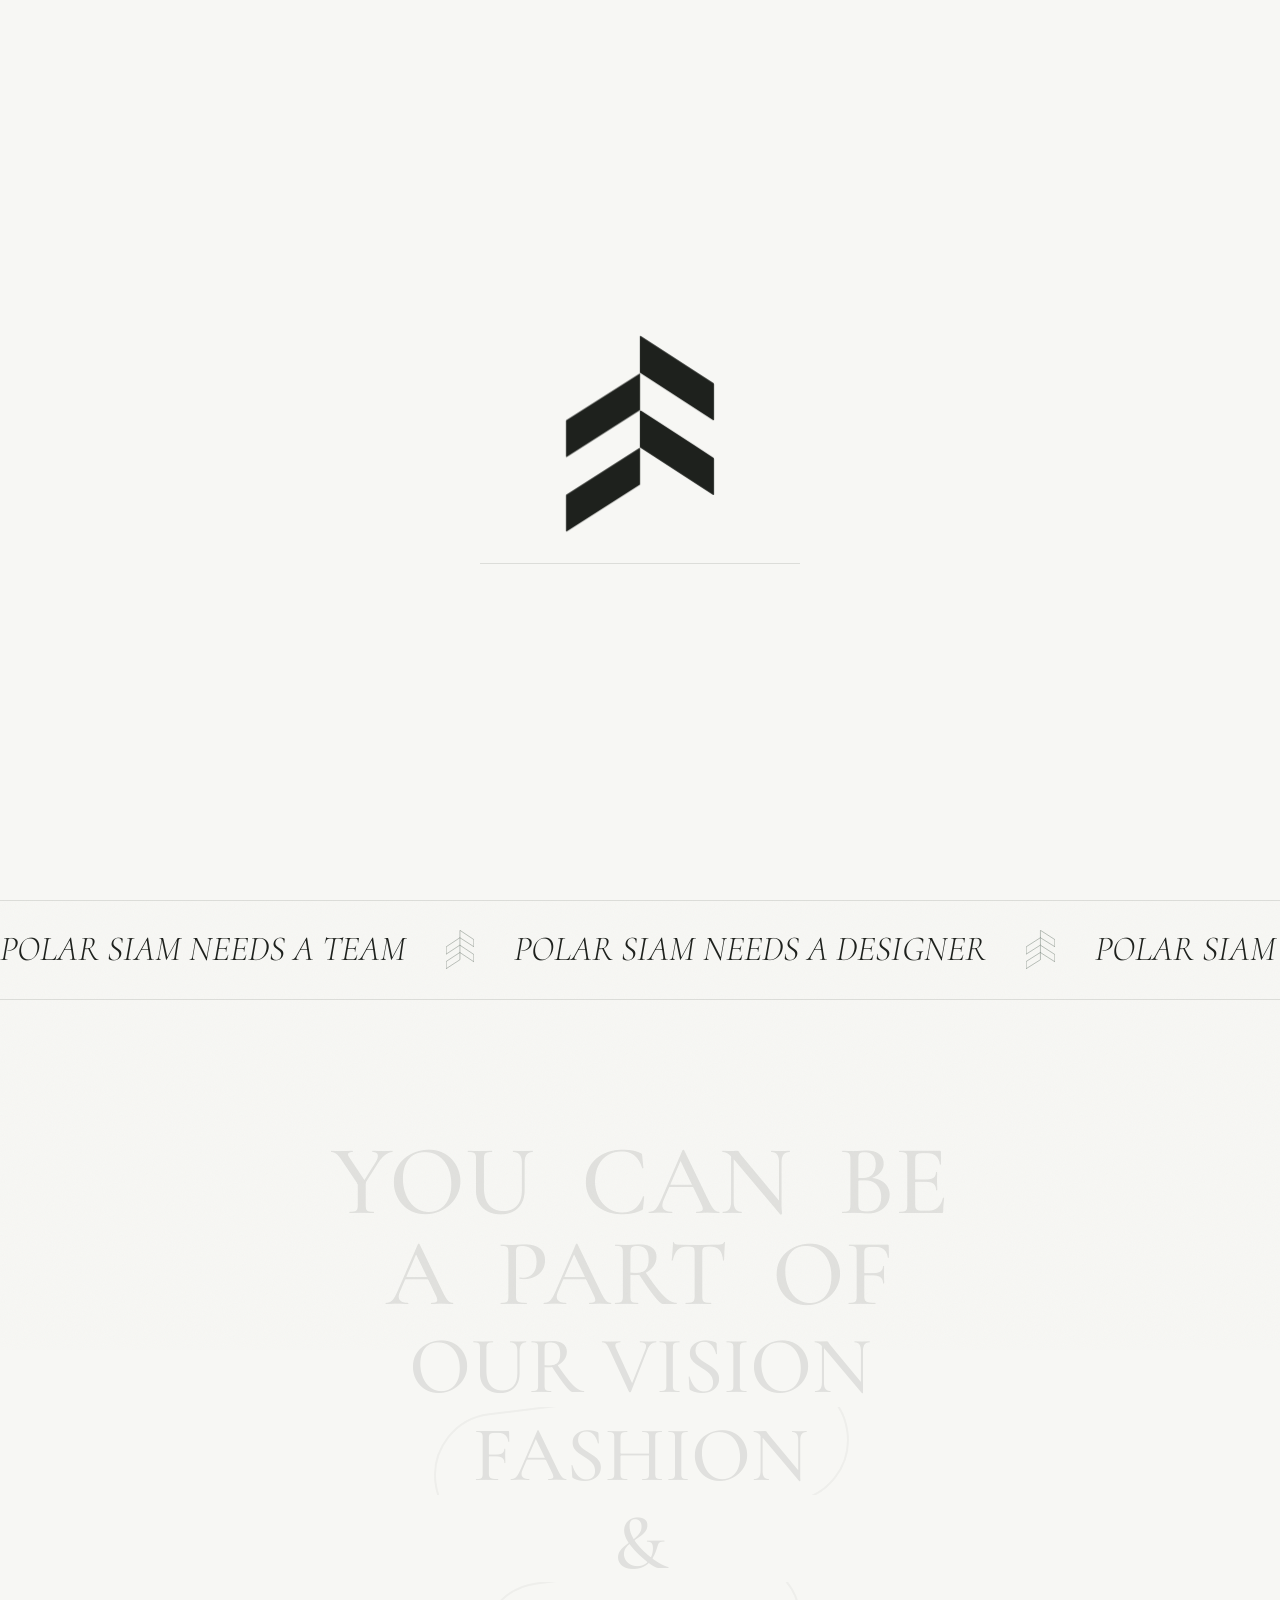
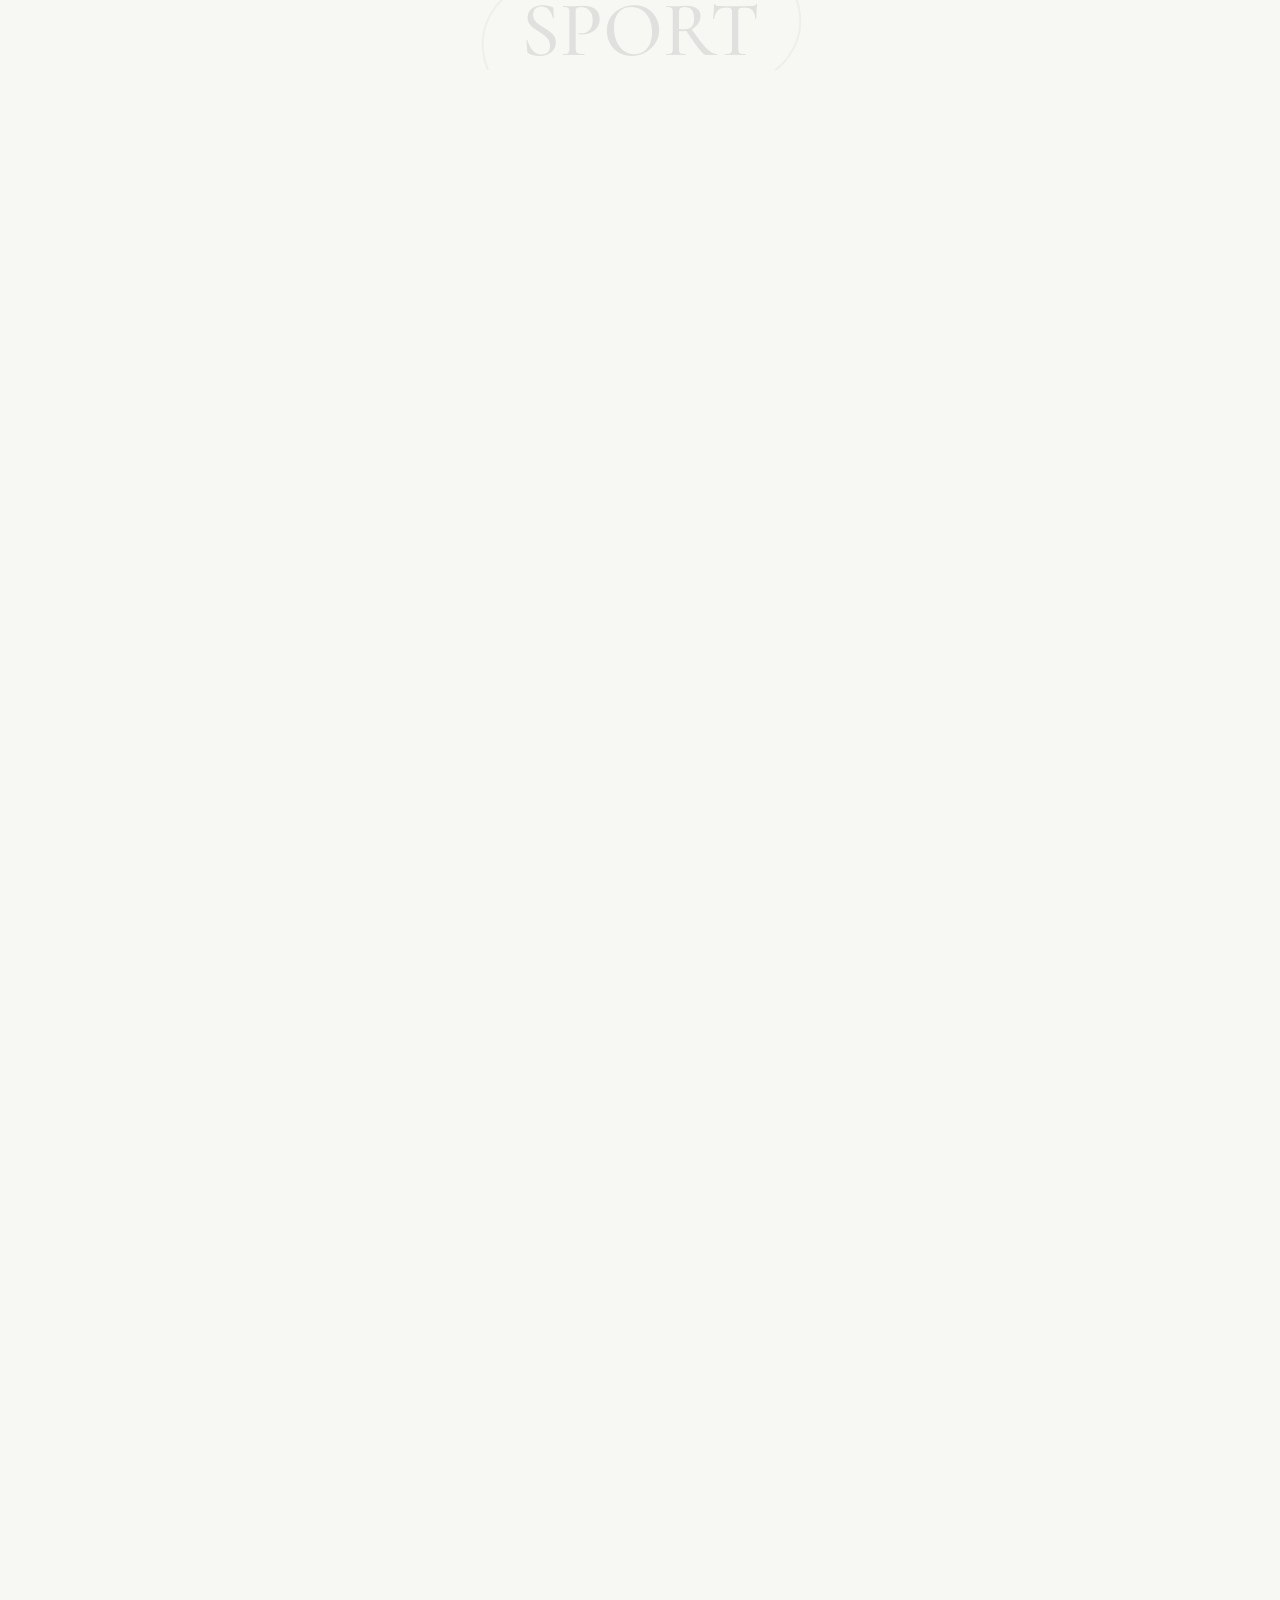
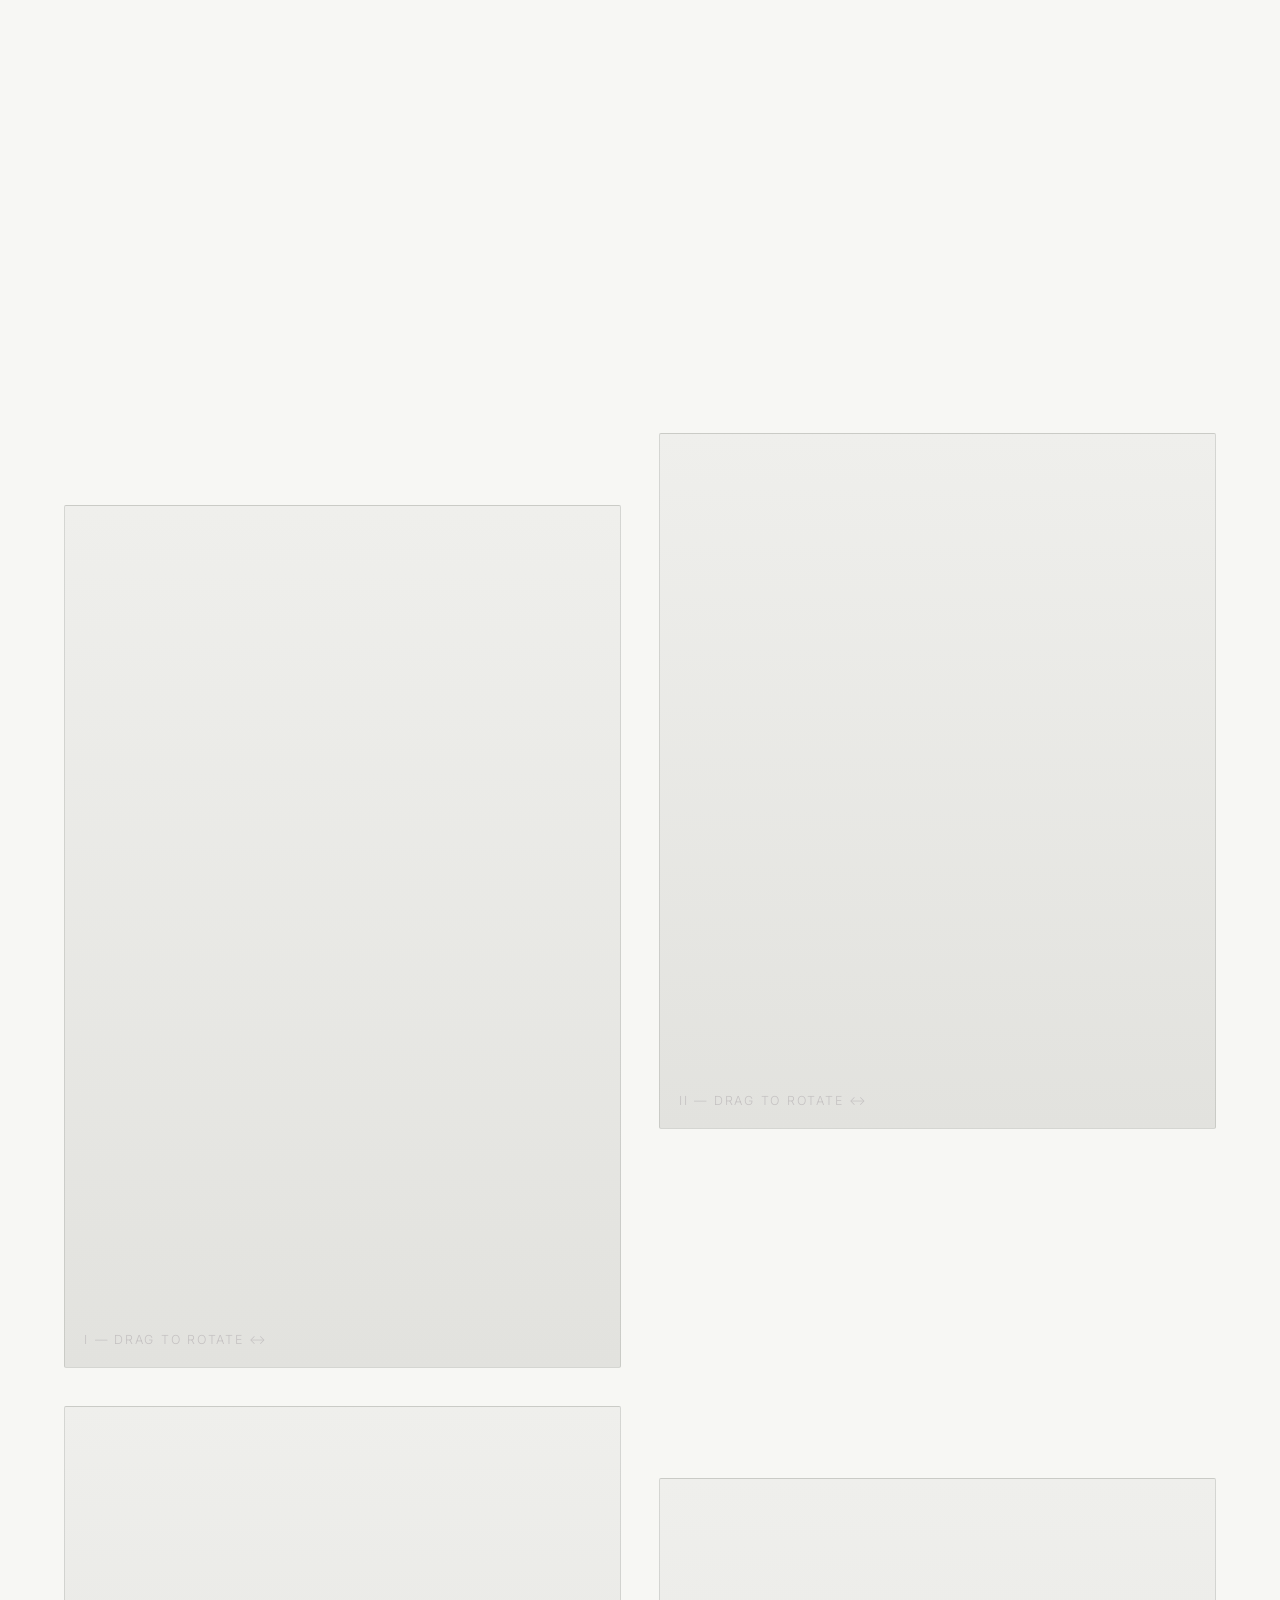
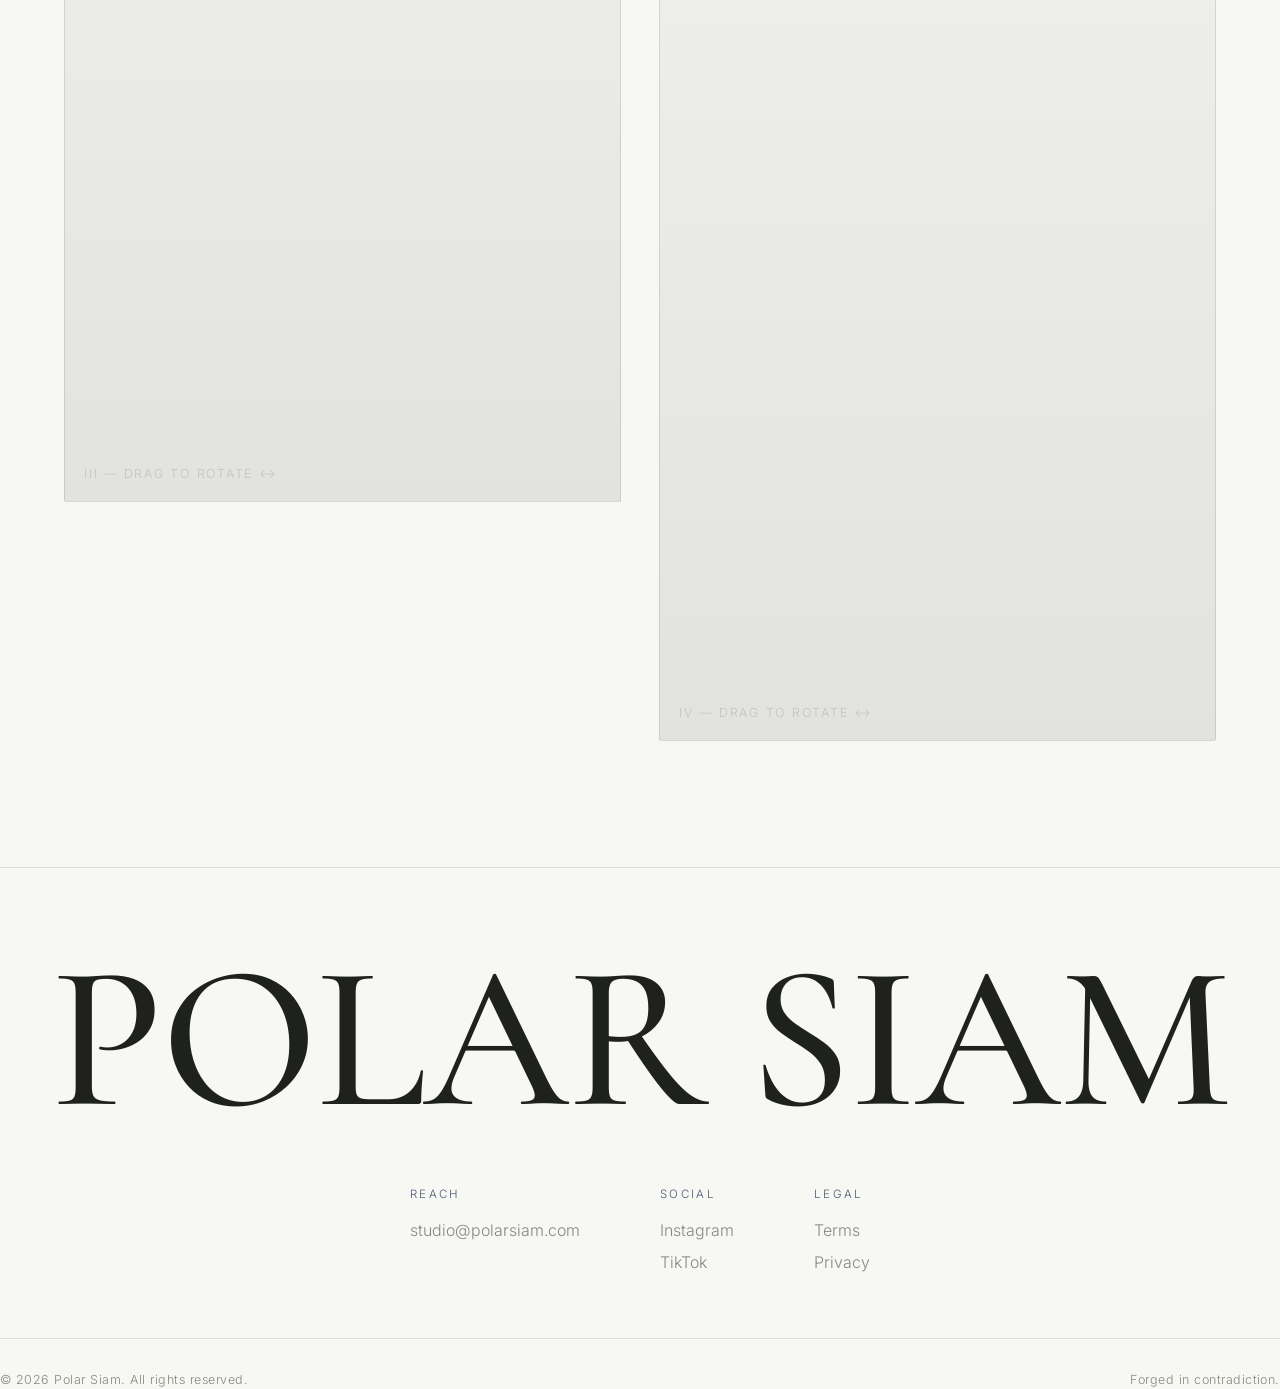
==== commit 5fb0e979: "Revert "style: widen first join line and replace ampersand" This reverts commit 4e52556ace011834927e" ====
--- a/index.html
+++ b/index.html
@@ -128,7 +128,7 @@
         <span class="line"><span class="word">A&nbsp;&nbsp;PART&nbsp;&nbsp;OF</span></span>
         <span class="line"><span class="word">OUR VISION</span></span>
         <span class="line"><span class="word">FASHION</span></span>
-        <span class="line"><span class="word">WITH</span></span>
+        <span class="line"><span class="word">&amp;</span></span>
         <span class="line"><span class="word">SPORT</span></span>
       </h2>
       <a href="careers.html" class="join__cta-btn magnetic" data-cursor="hover"><span>join</span></a>
--- a/css/style.css
+++ b/css/style.css
@@ -636,7 +636,6 @@
 .join__title .word { display: inline-block; transform: none; opacity: var(--join-start-opacity); }
 /* Triangular text rhythm: each line steps down; lines 4/5/6 share the same size */
 .join__title .line:nth-child(1) .word { font-size: 1.08em; }
-.join__title .line:nth-child(1) .word { letter-spacing: 0.08em; }
 .join__title .line:nth-child(2) .word { font-size: 1.03em; }
 .join__title .line:nth-child(3) .word { font-size: 0.88em; }
 .join__title .line:nth-child(4) .word,
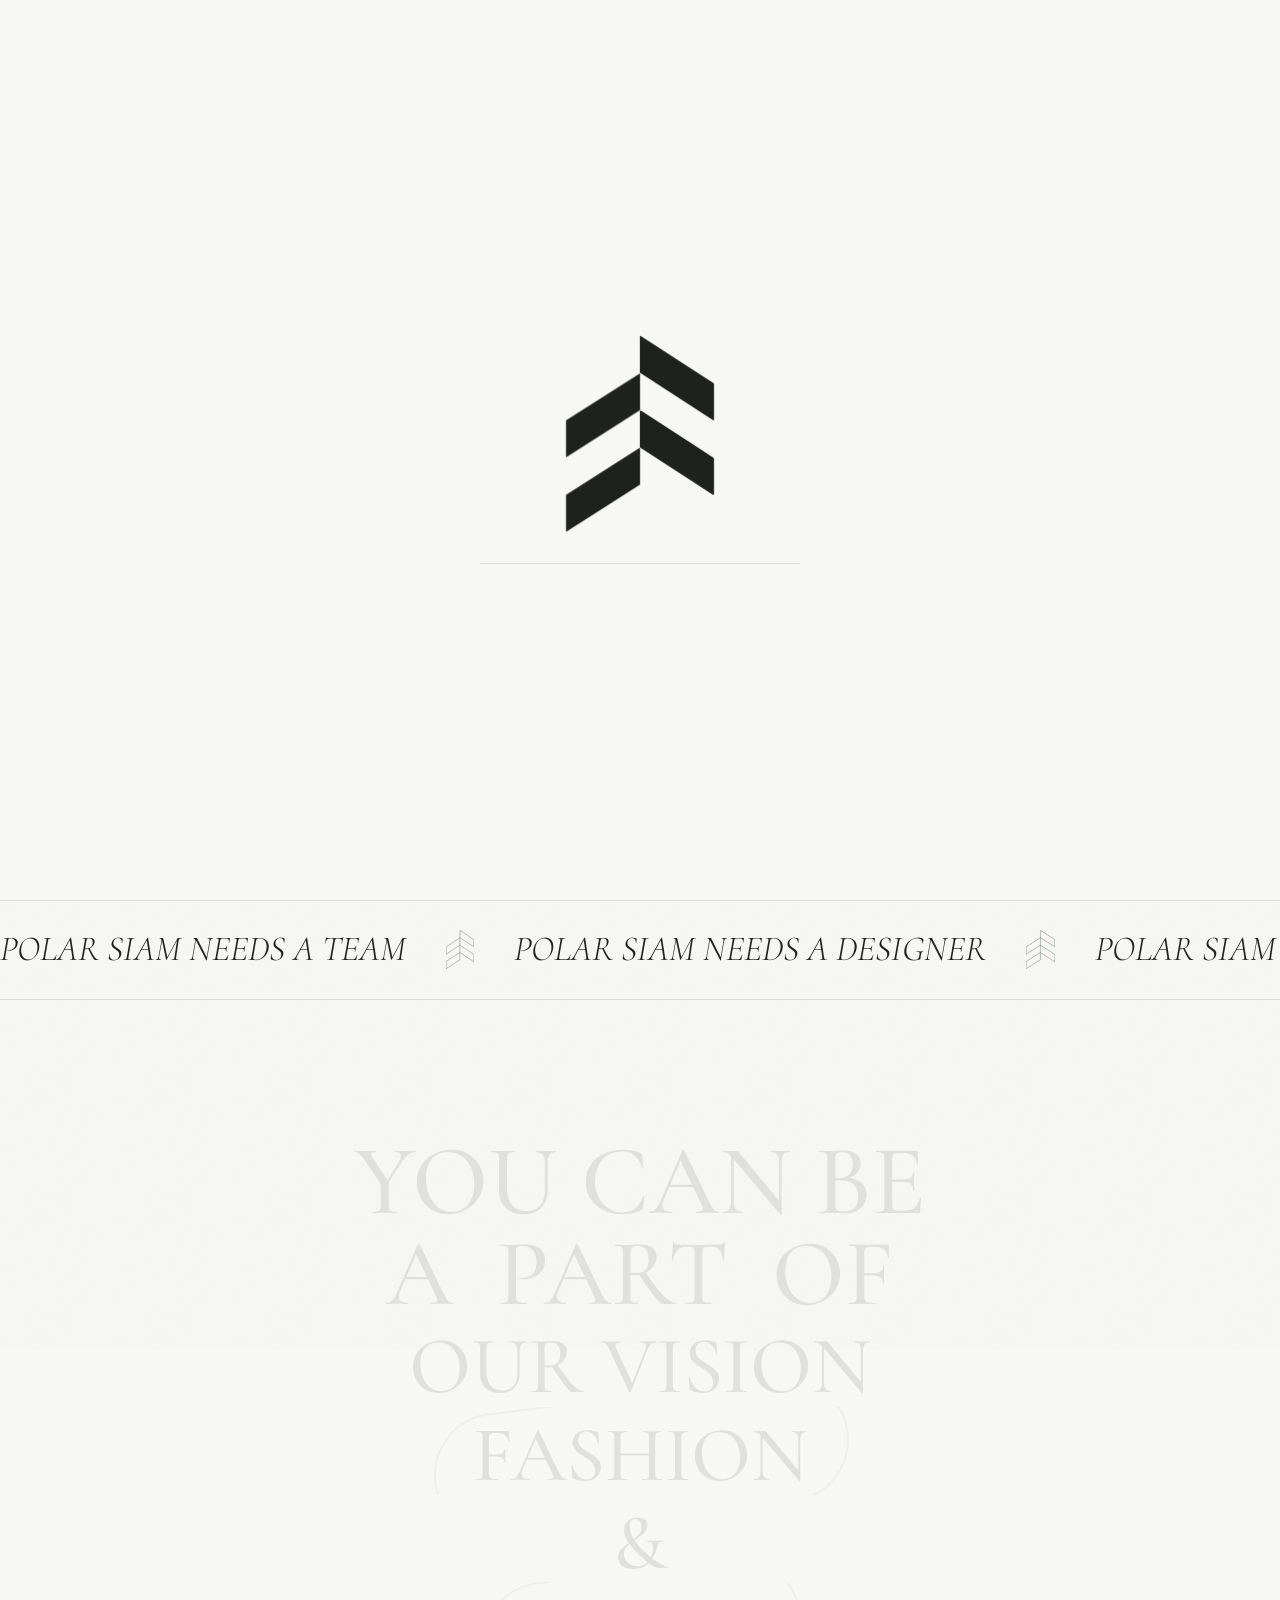
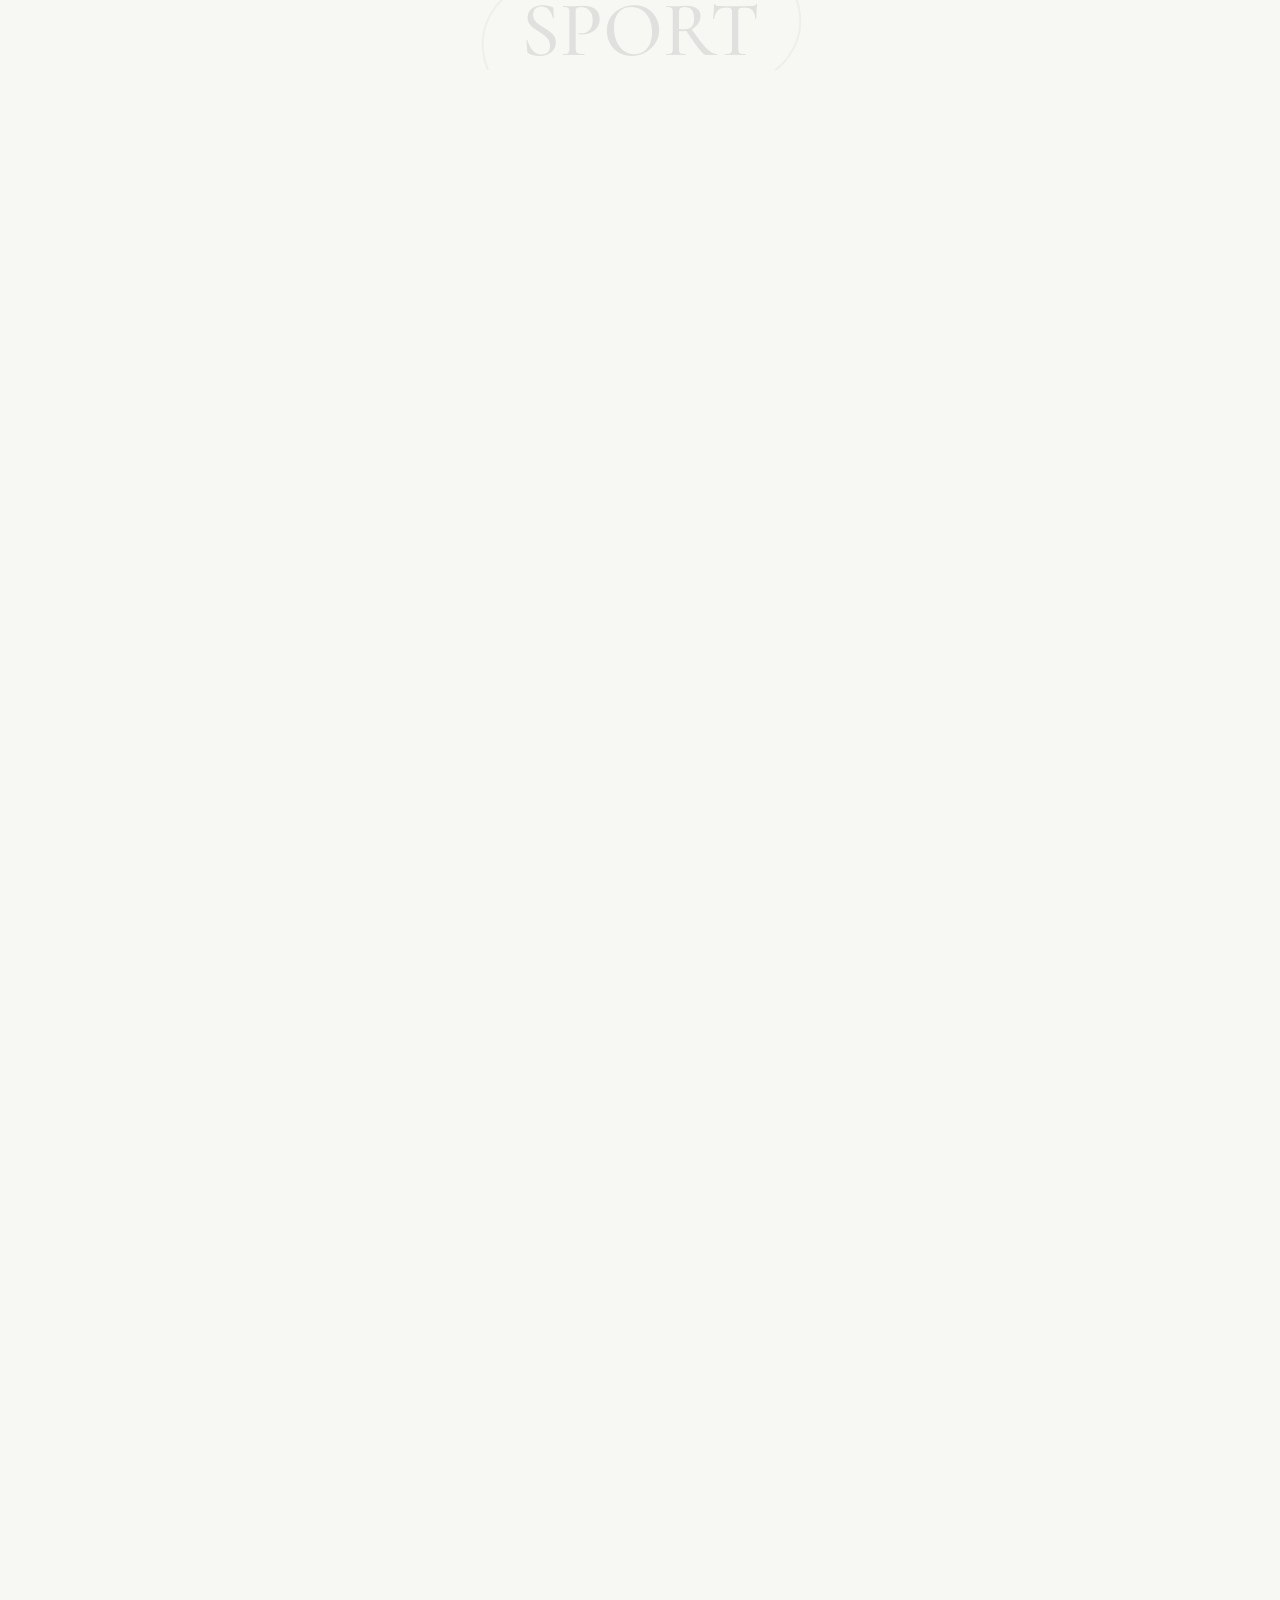
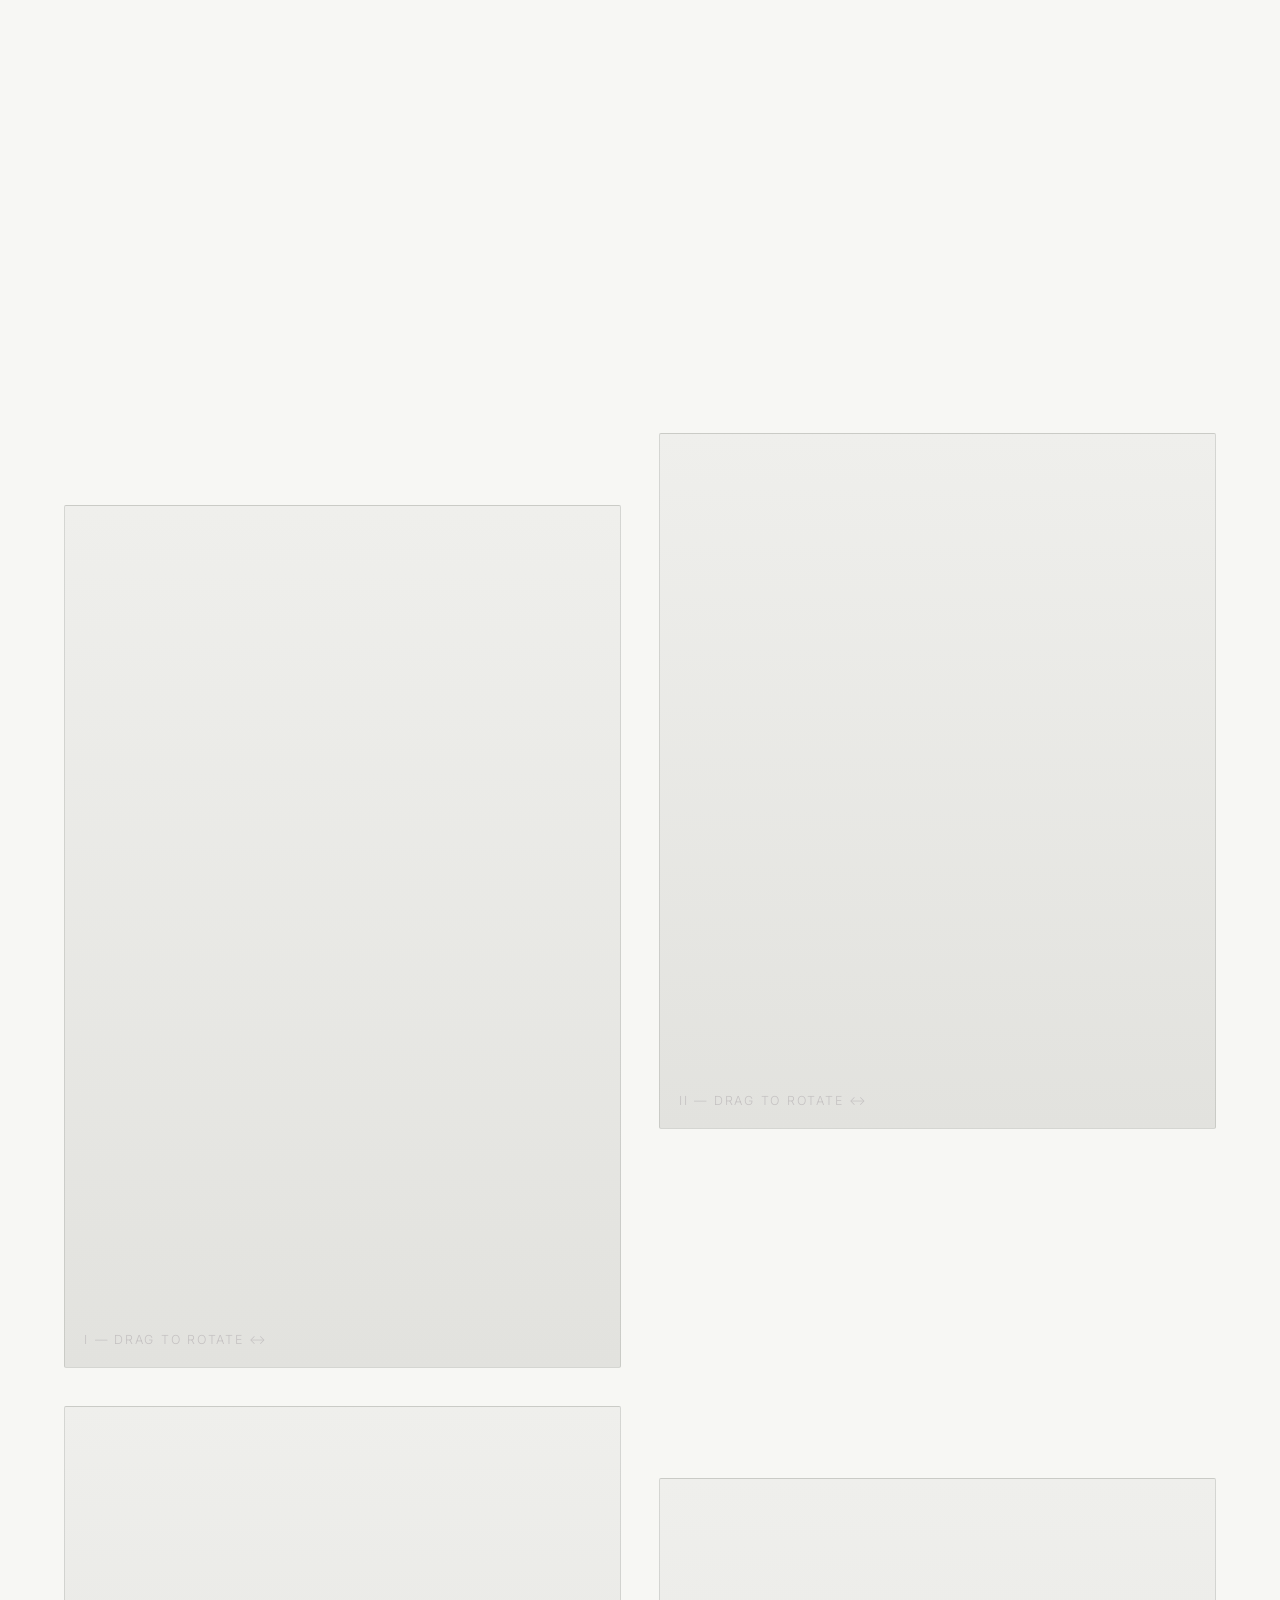
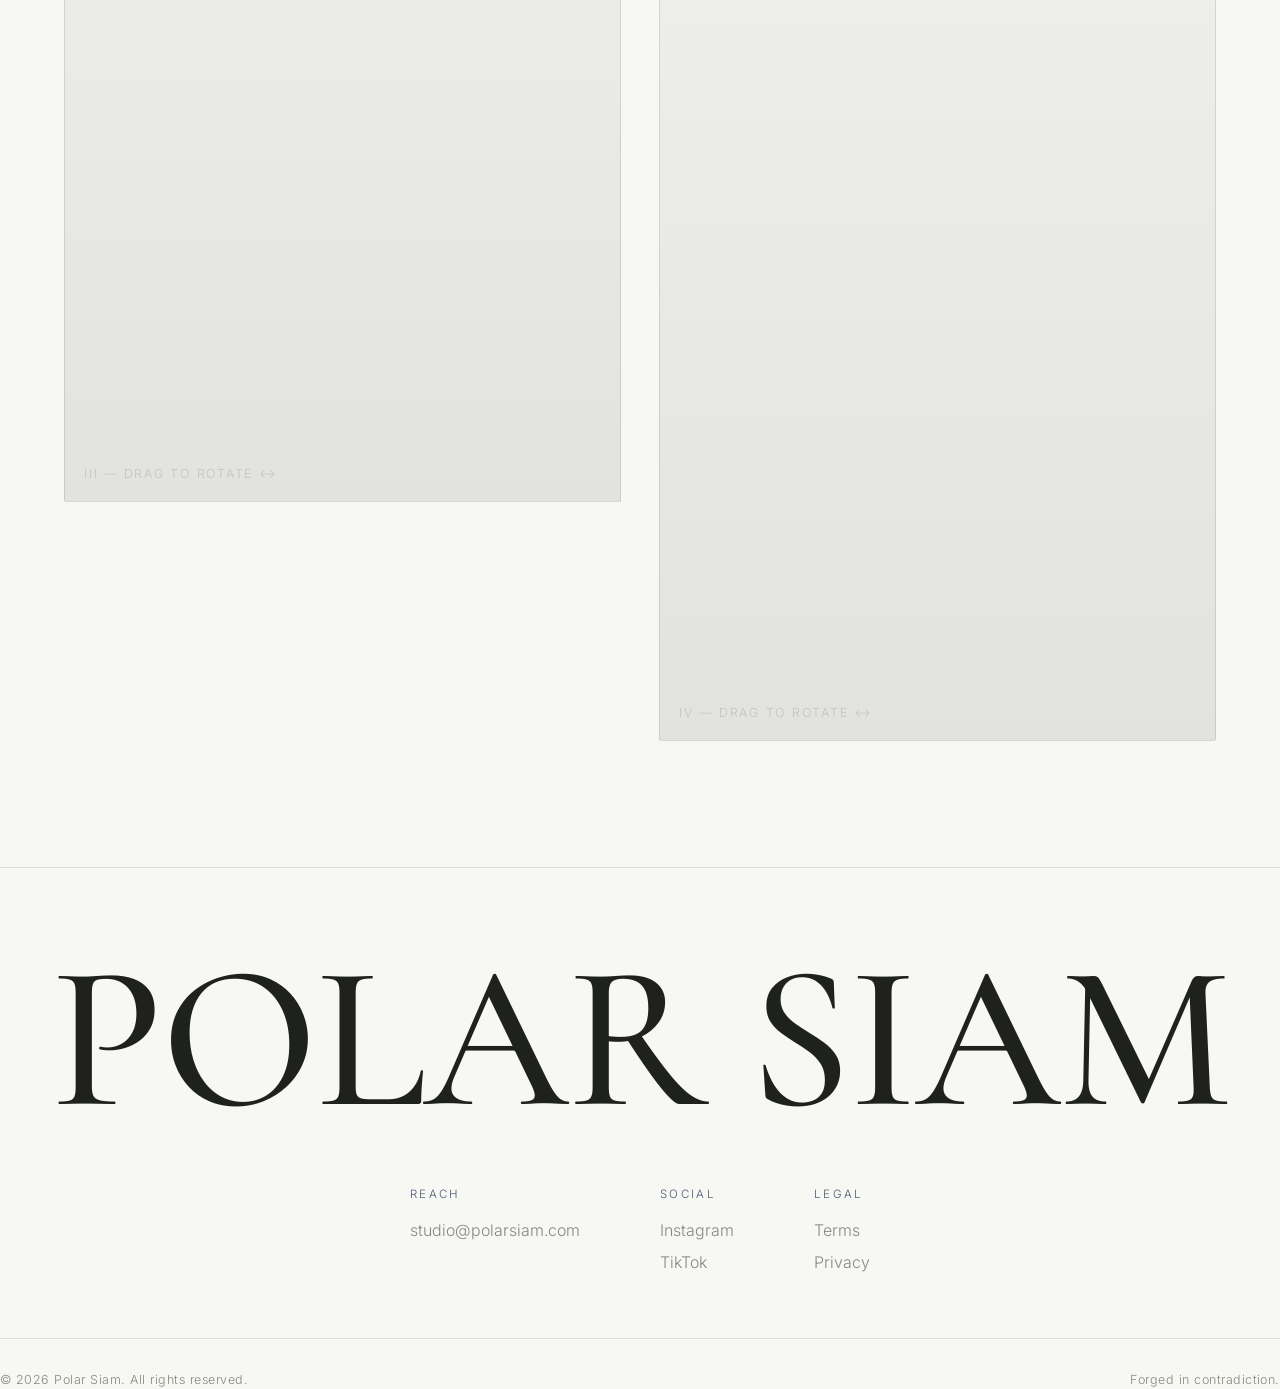
==== commit 09df169c: "content: set join first line to single spacing" ====
--- a/index.html
+++ b/index.html
@@ -124,7 +124,7 @@
   <section class="join" id="hiring" data-reading-speed="2.4" data-text-start-opacity="0.10">
     <div class="join__pin">
       <h2 class="join__title">
-        <span class="line"><span class="word">YOU&nbsp;&nbsp;CAN&nbsp;&nbsp;BE</span></span>
+        <span class="line"><span class="word">YOU CAN BE</span></span>
         <span class="line"><span class="word">A&nbsp;&nbsp;PART&nbsp;&nbsp;OF</span></span>
         <span class="line"><span class="word">OUR VISION</span></span>
         <span class="line"><span class="word">FASHION</span></span>
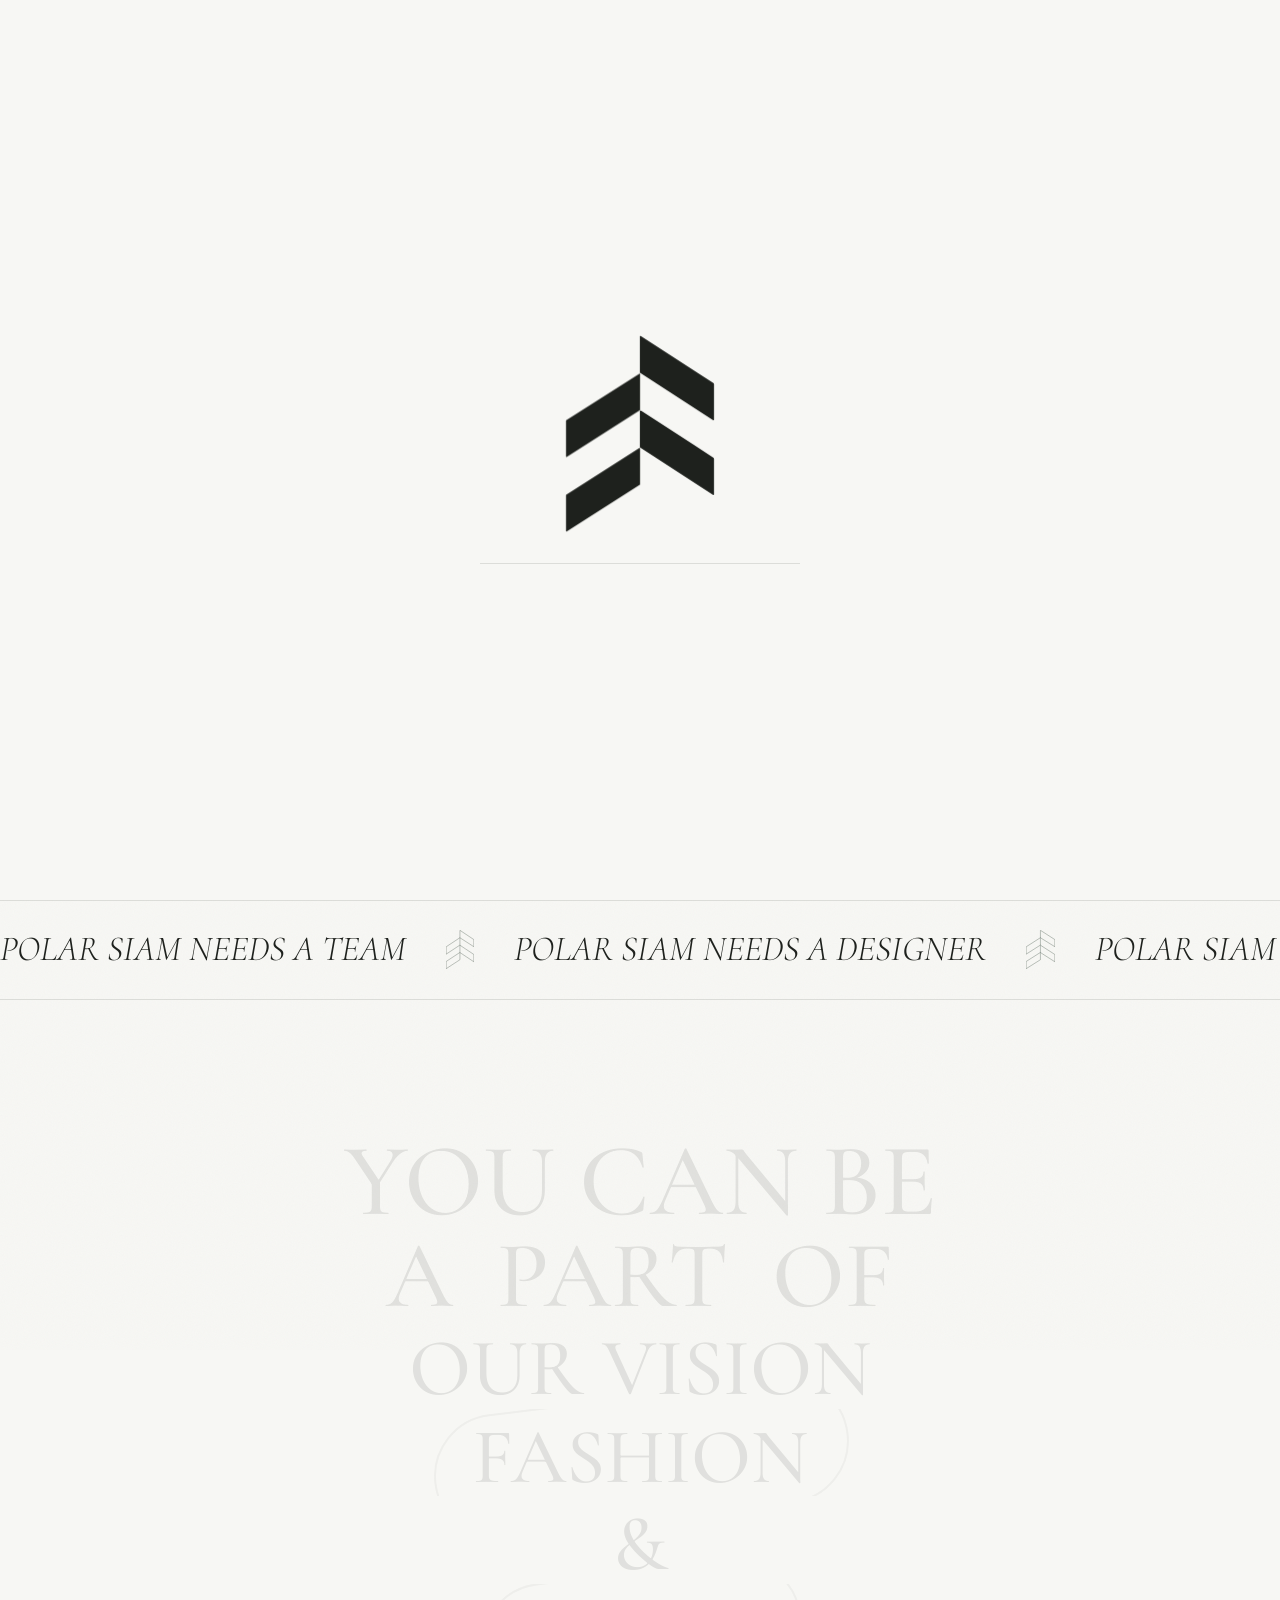
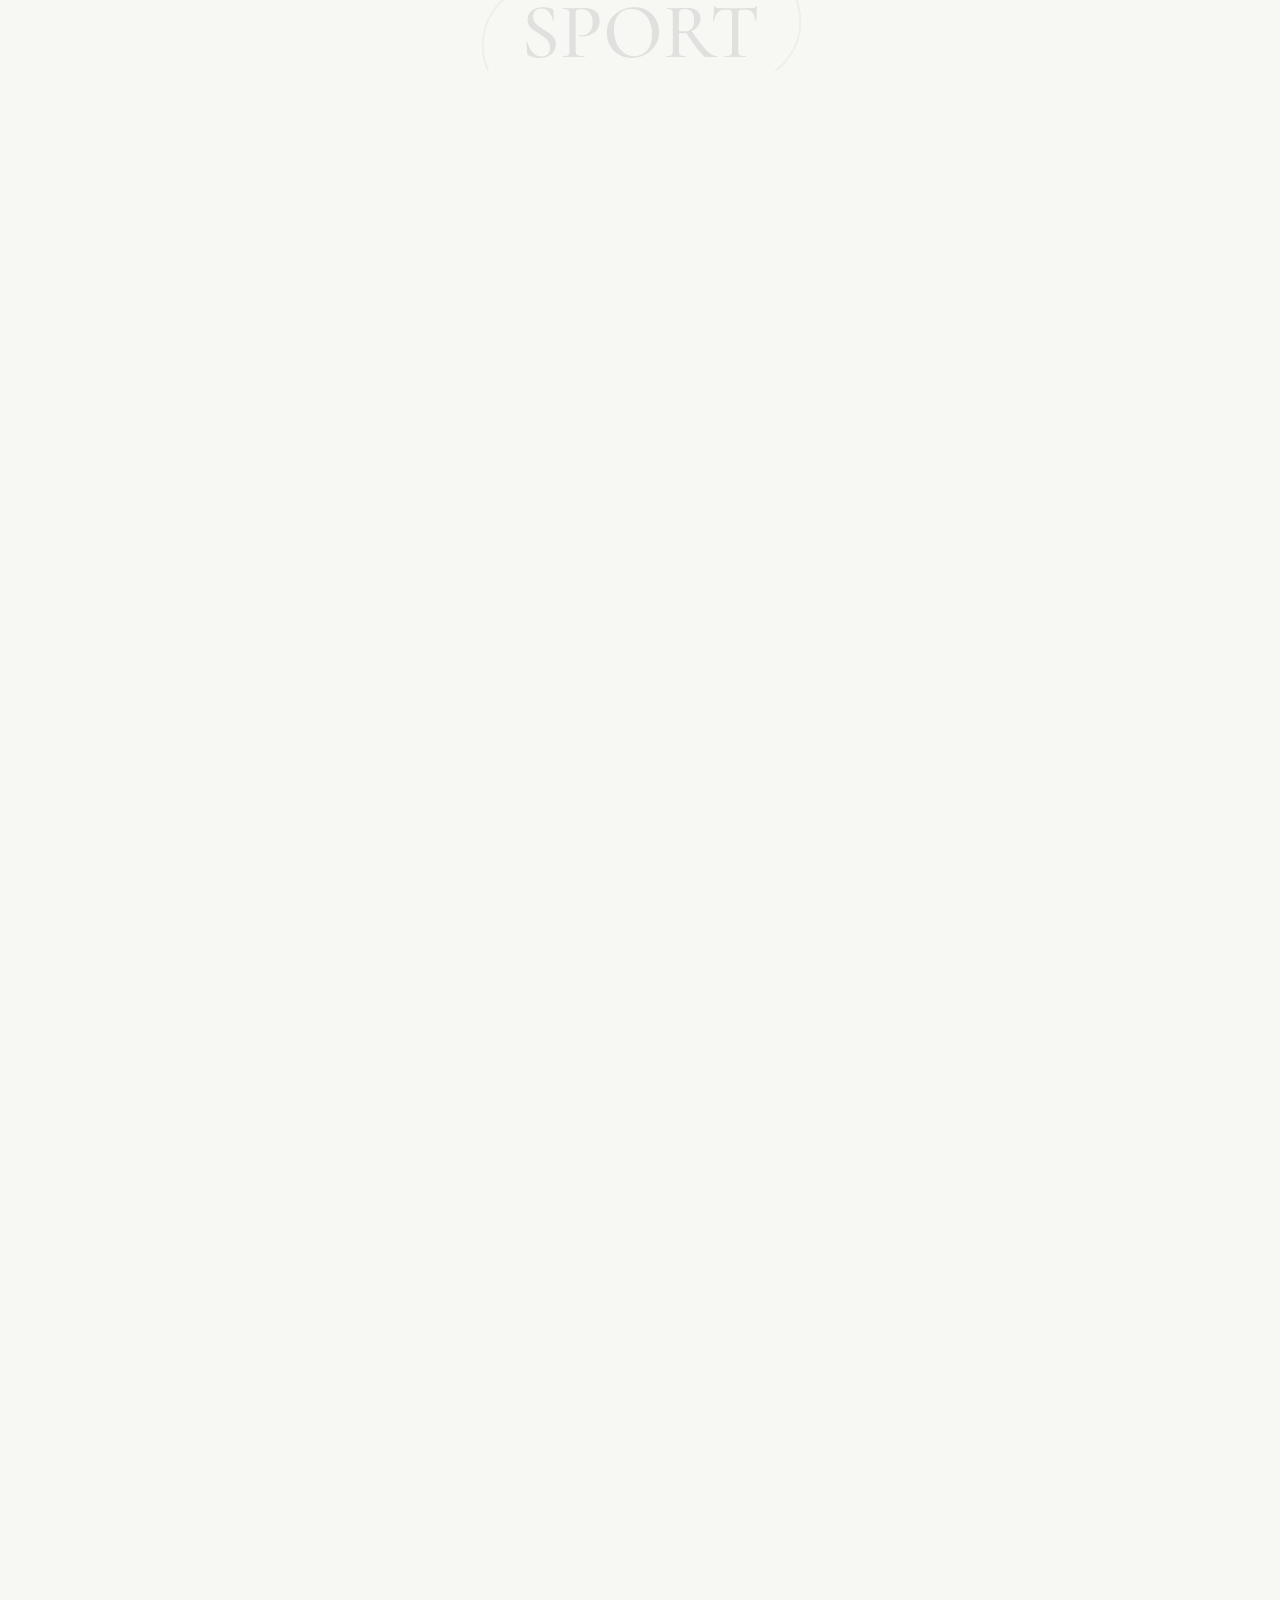
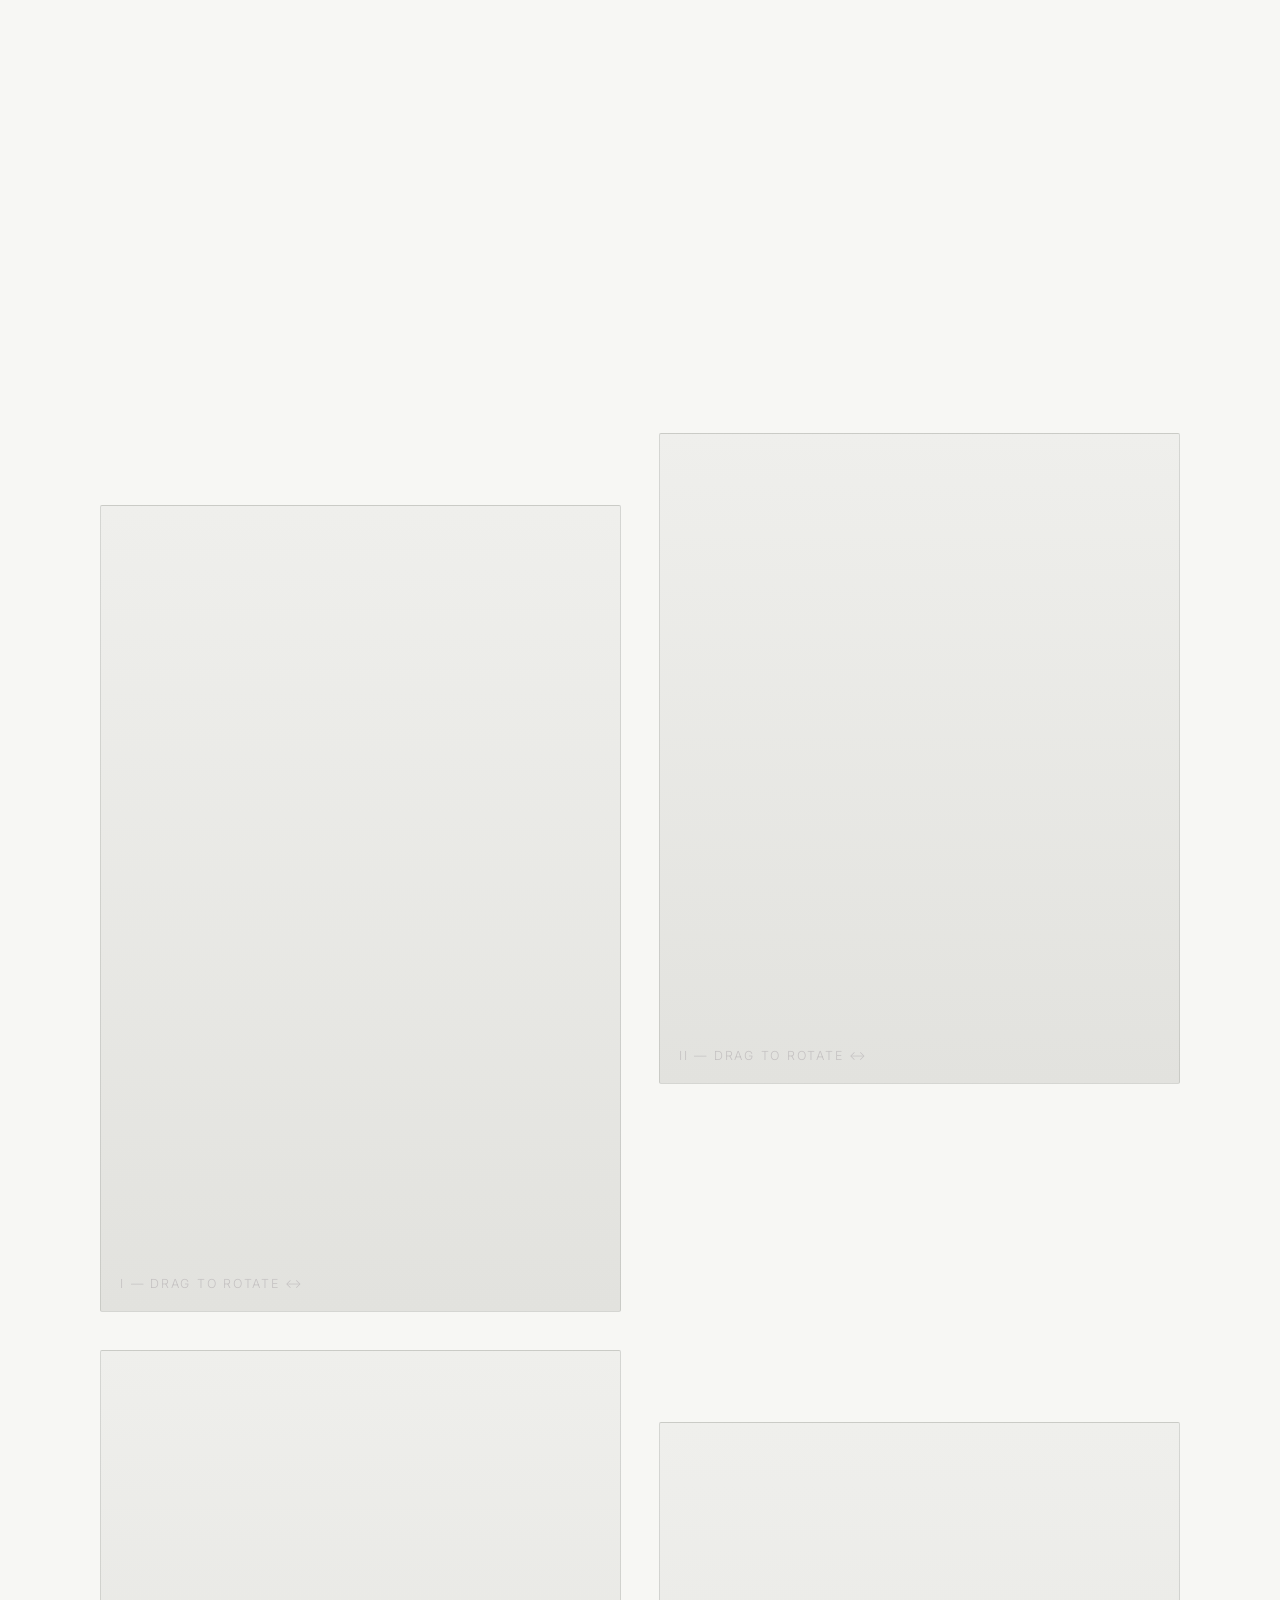
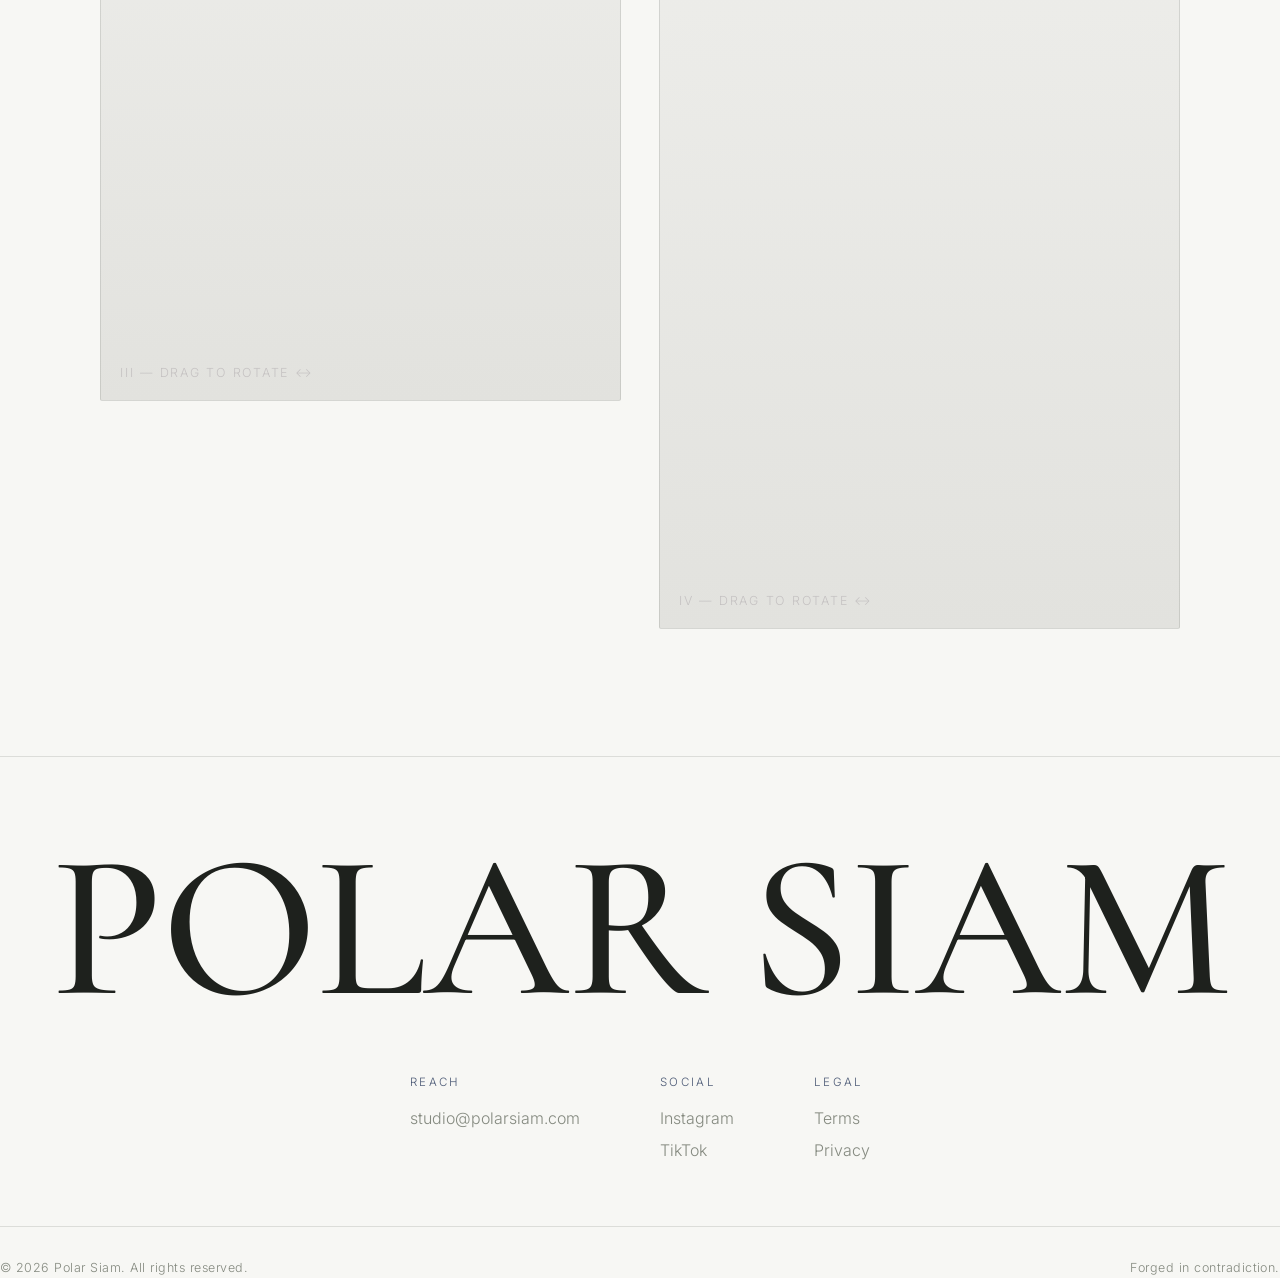
==== commit 09b5f2c5: "feat: add lookbook focused model popup preview" ====
--- a/index.html
+++ b/index.html
@@ -189,7 +189,7 @@
 </main>
 
 <script type="module" src="js/main.js?v=15"></script>
-<script type="module" src="js/model-viewer.js?v=3"></script>
+<script type="module" src="js/model-viewer.js?v=4"></script>
 
 </body>
 </html>
--- a/css/style.css
+++ b/css/style.css
@@ -582,6 +582,8 @@
 .lookbook__grid {
   display: grid; grid-template-columns: repeat(2, 1fr);
   gap: clamp(1rem, 3vw, 3rem); align-items: start;
+  max-width: 1080px;
+  margin: 0 auto;
 }
 .look {
   position: relative; aspect-ratio: 4/5; border-radius: 2px; overflow: hidden;
@@ -594,15 +596,64 @@
 .look--tall { aspect-ratio: 4/6.2; margin-top: clamp(2rem, 8vh, 7rem); }
 /* 3D model tiles: light studio panel with a WebGL canvas filling the tile */
 .look--model { background: linear-gradient(180deg, #efefec, #e2e2de); }
-.look--model .model-viewer { position: absolute; inset: 0; width: 100%; height: 100%; z-index: 1; }
+.look--model .model-viewer {
+  position: absolute;
+  inset: 8% 8% 15% 8%;
+  width: auto;
+  height: auto;
+  z-index: 1;
+  border-radius: 2px;
+  overflow: hidden;
+}
 .look--model .model-viewer__canvas { display: block; width: 100%; height: 100%; }
 .look--model figcaption { z-index: 2; }
+.lookbook-focus-overlay {
+  position: fixed;
+  inset: 0;
+  display: none;
+  align-items: center;
+  justify-content: center;
+  padding: 1.25rem;
+  background: rgba(9, 10, 12, 0.9);
+  z-index: 130;
+}
+.lookbook-focus-overlay.is-open { display: flex; }
+.lookbook-focus-card {
+  width: min(96vw, 900px);
+  height: min(82svh, 780px);
+  background: var(--bg);
+  border: 1px solid color-mix(in srgb, var(--ink) 14%, var(--bg) 86%);
+  border-radius: 10px;
+  box-shadow: 0 24px 60px -30px rgba(0, 0, 0, 0.62);
+  padding: clamp(0.8rem, 1.8vw, 1.35rem);
+}
+.lookbook-focus-stage {
+  position: relative;
+  width: 100%;
+  height: 100%;
+  background: linear-gradient(180deg, #efefec, #e2e2de);
+  border-radius: 6px;
+  overflow: hidden;
+}
+.lookbook-focus-stage > .model-viewer {
+  position: absolute;
+  inset: 0;
+  width: 100%;
+  height: 100%;
+  z-index: 1;
+}
+body.lookbook-focus-open { overflow: hidden; }
 .look figcaption {
   position: absolute; left: 1.2rem; bottom: 1.1rem;
   font-size: 0.78rem; letter-spacing: 0.14em; text-transform: uppercase; color: var(--ink);
   mix-blend-mode: difference;
 }
-@media (max-width: 760px) { .lookbook__grid { grid-template-columns: 1fr; } .look--tall { margin-top: 0; } }
+@media (max-width: 760px) {
+  .lookbook__grid { grid-template-columns: 1fr; }
+  .look--tall { margin-top: 0; }
+  .look--model .model-viewer { inset: 9% 9% 16% 9%; }
+  .lookbook-focus-card { width: min(96vw, 760px); height: min(76svh, 640px); }
+}
 
 /* ============ STORY ============ */
 .story { display: grid; grid-template-columns: 1fr 1.3fr; gap: clamp(2rem, 6vw, 6rem); align-items: start; }
@@ -635,7 +686,7 @@
 .join__title .line { display: block; overflow: hidden; }
 .join__title .word { display: inline-block; transform: none; opacity: var(--join-start-opacity); }
 /* Triangular text rhythm: each line steps down; lines 4/5/6 share the same size */
-.join__title .line:nth-child(1) .word { font-size: 1.08em; }
+.join__title .line:nth-child(1) .word { font-size: 1.12em; }
 .join__title .line:nth-child(2) .word { font-size: 1.03em; }
 .join__title .line:nth-child(3) .word { font-size: 0.88em; }
 .join__title .line:nth-child(4) .word,
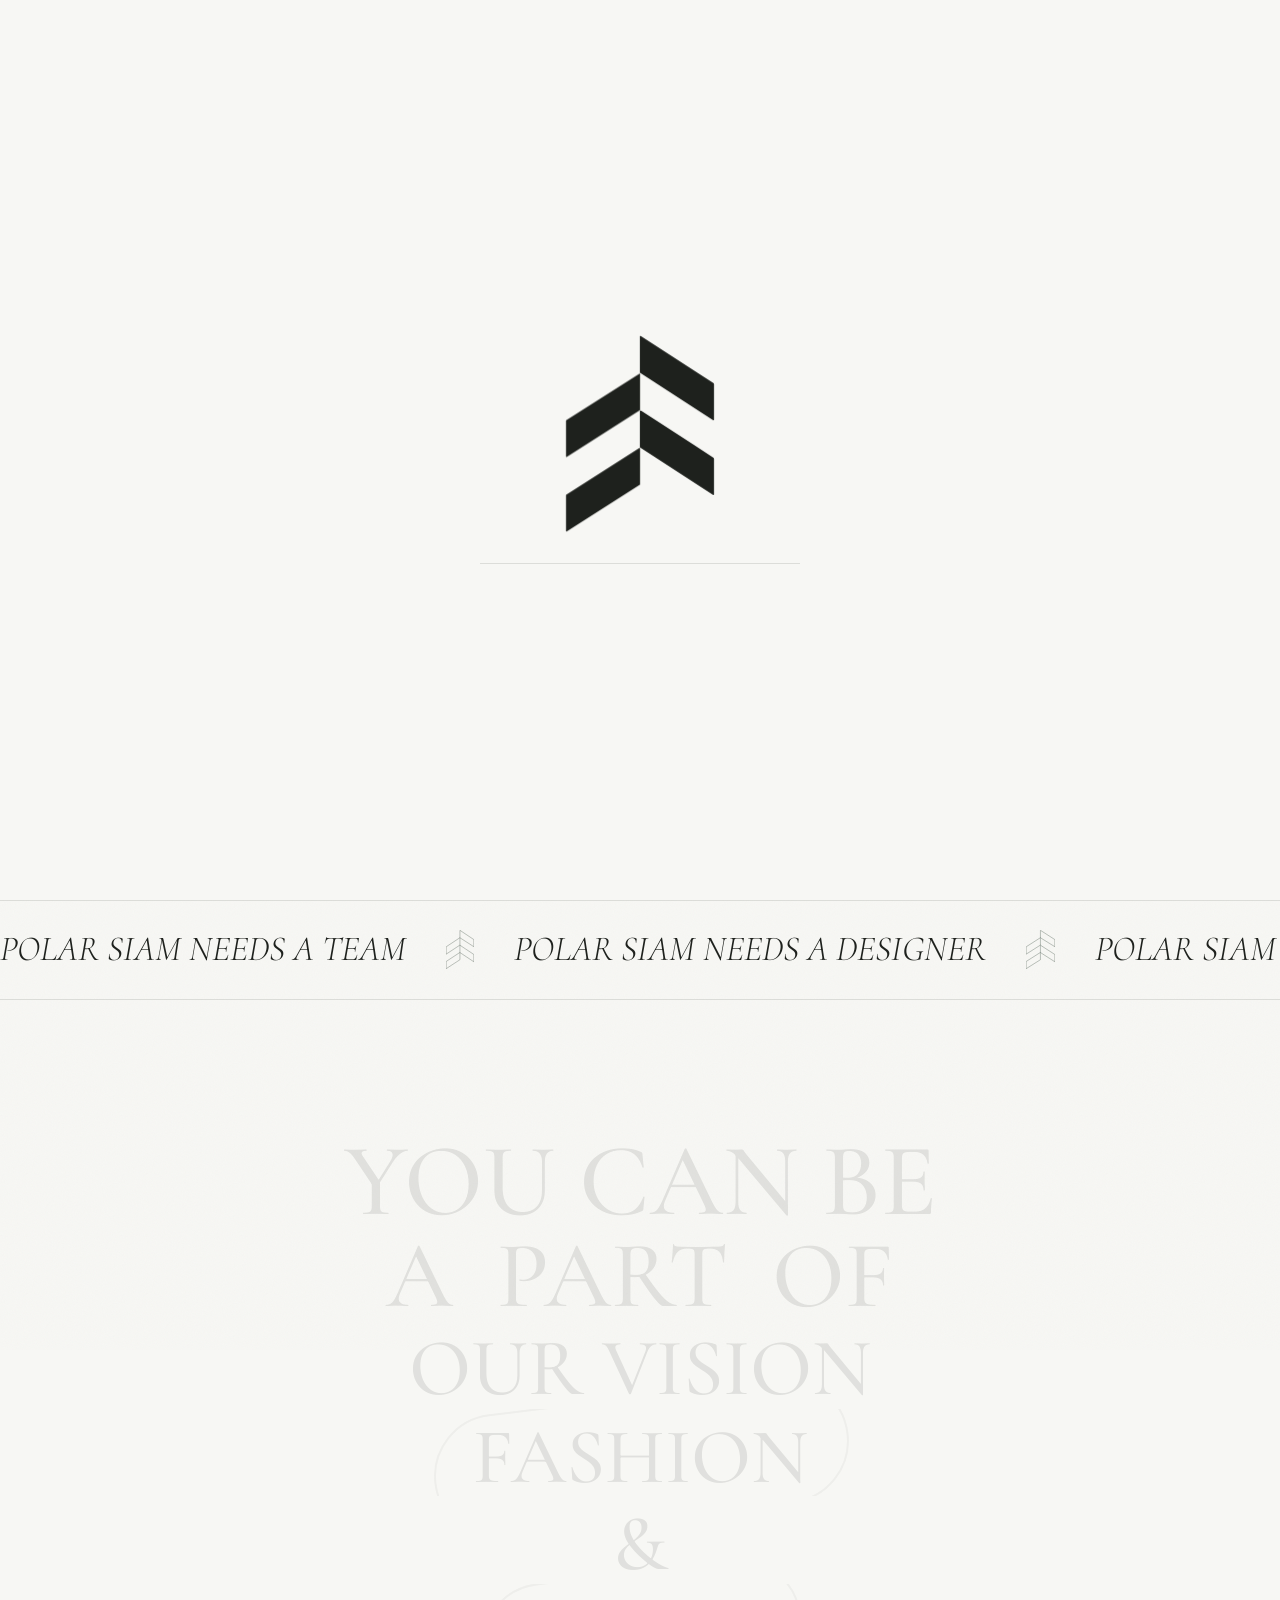
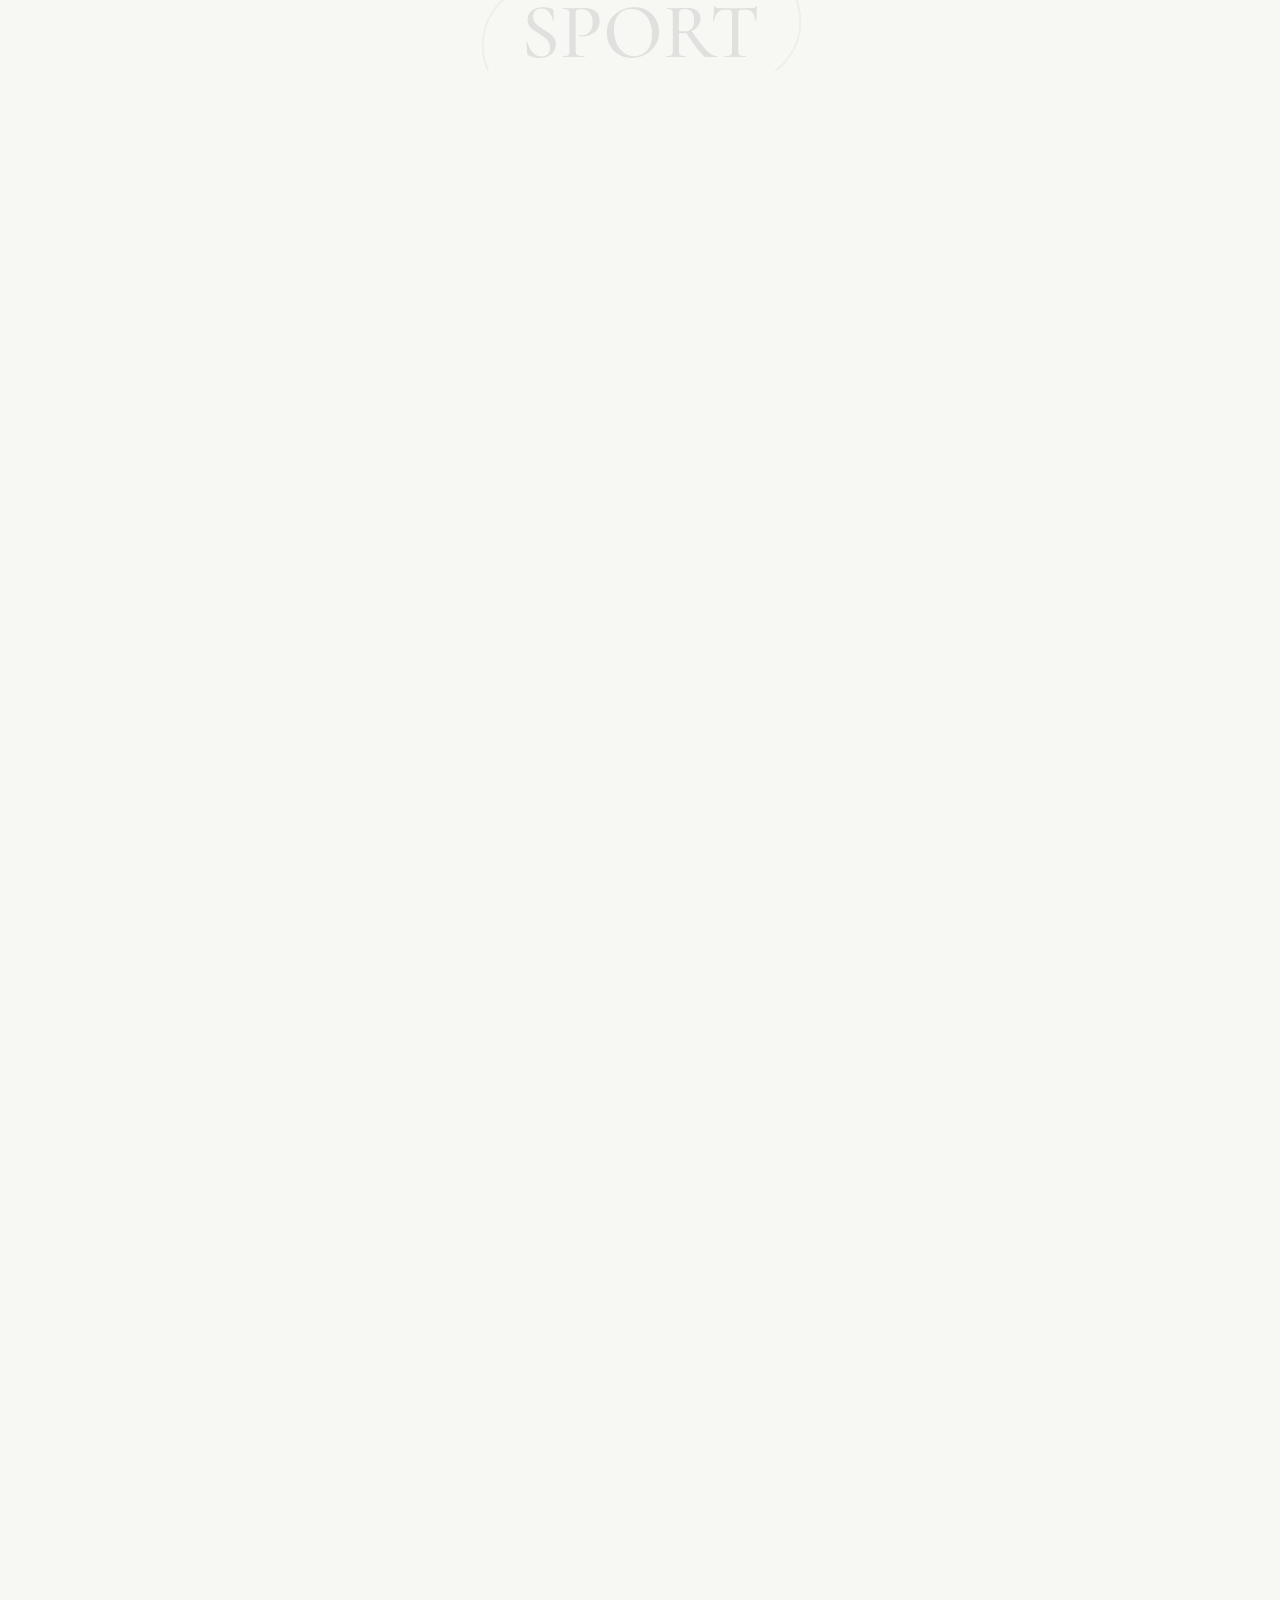
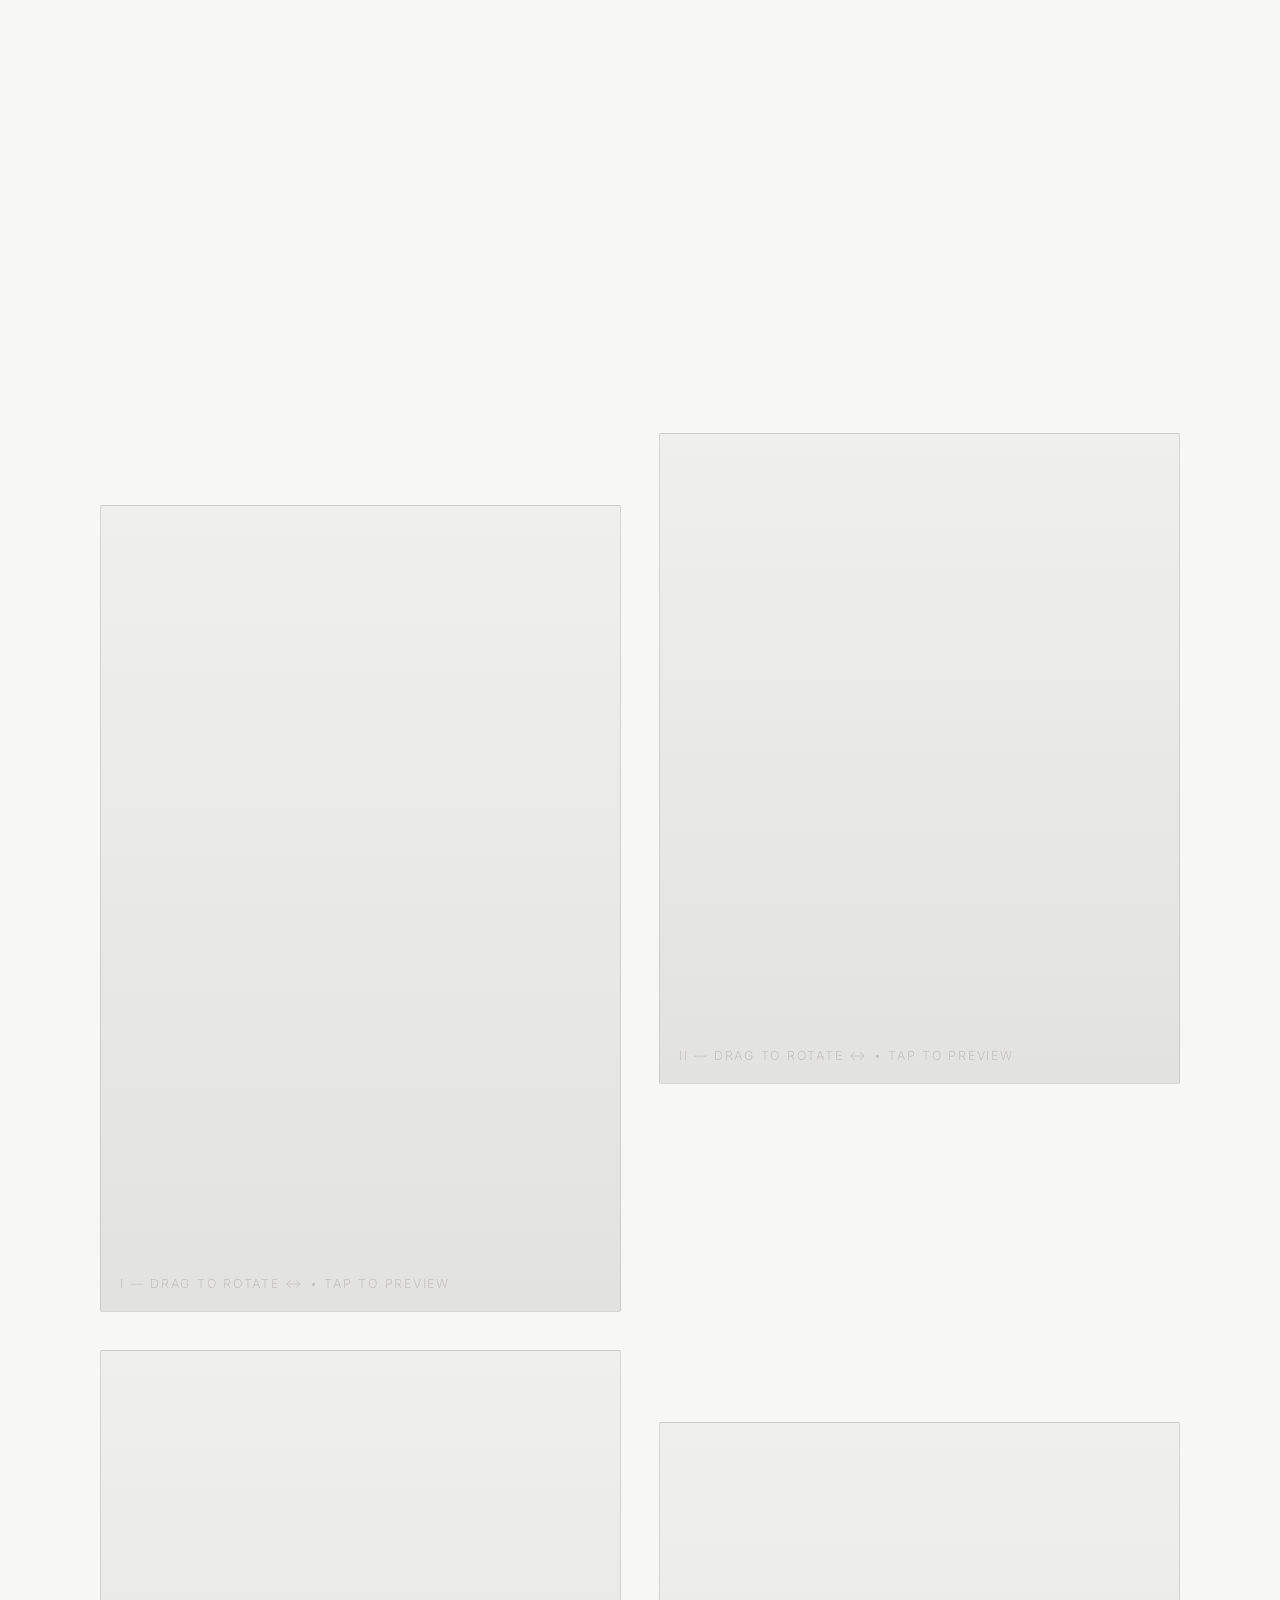
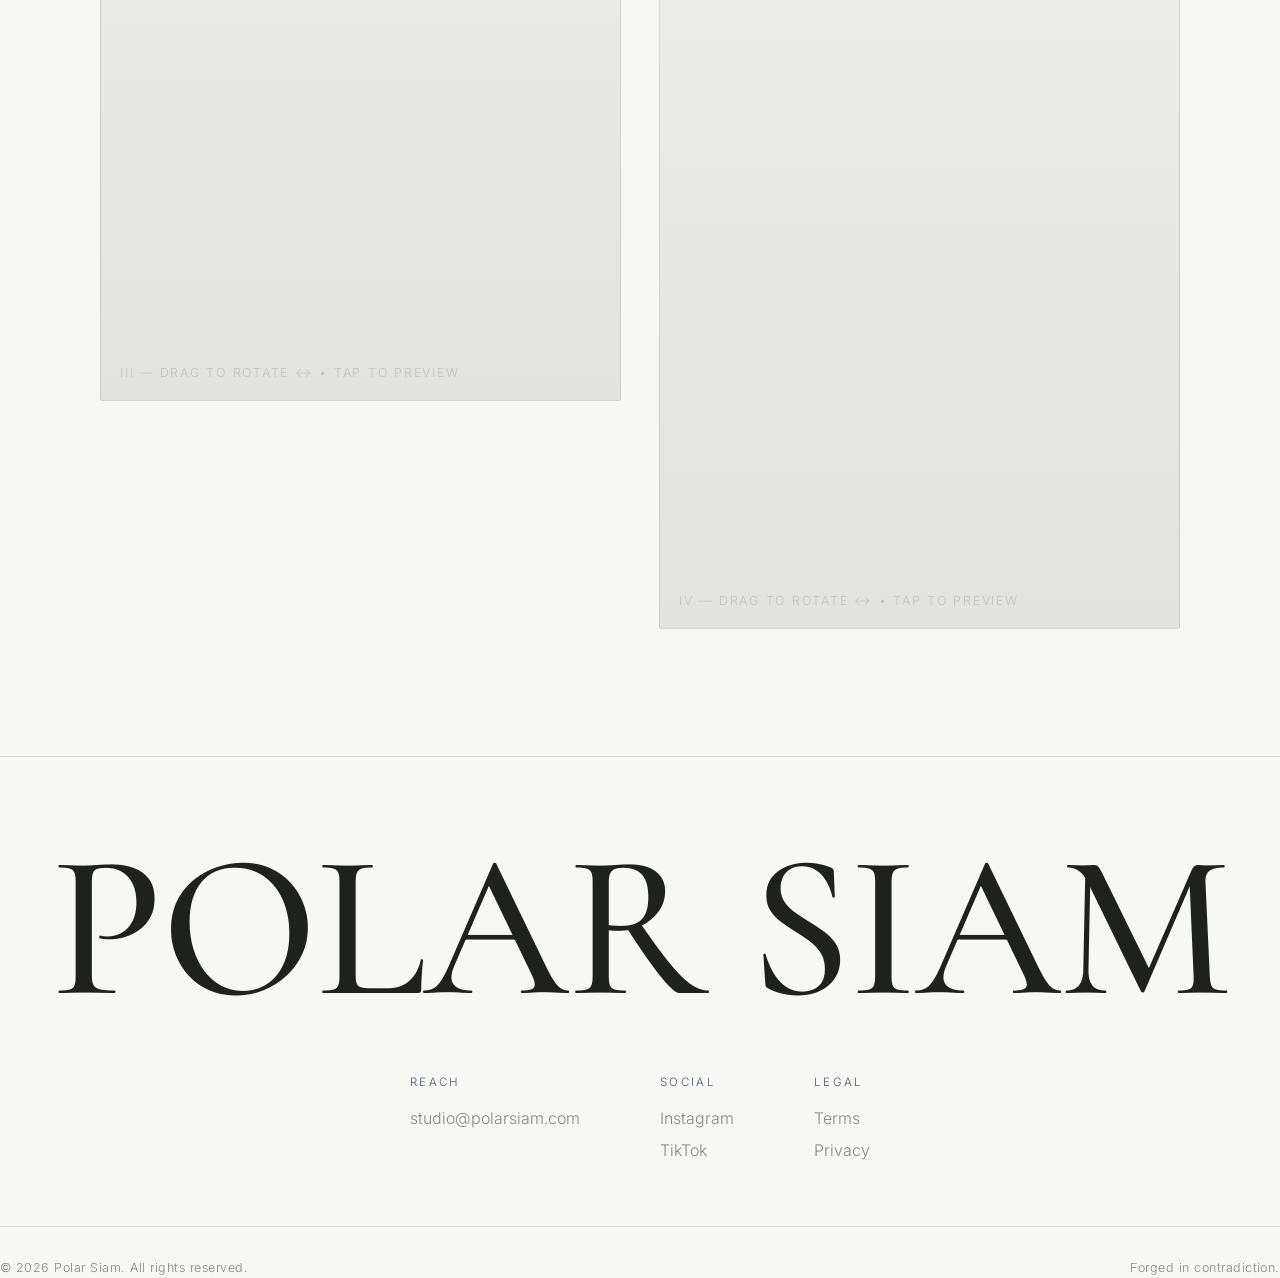
==== commit 37ff071c: "tweak: enlarge lookbook models and add tap preview hint" ====
--- a/index.html
+++ b/index.html
@@ -144,19 +144,19 @@
     <div class="lookbook__grid">
       <figure class="look look--tall look--model">
         <div class="model-viewer" data-src="assets/man1.glb" data-cursor="hover"></div>
-        <figcaption>I — Drag to rotate ↔</figcaption>
+        <figcaption>I — Drag to rotate ↔ • Tap to preview</figcaption>
       </figure>
       <figure class="look look--model">
         <div class="model-viewer" data-src="assets/man2.glb" data-cursor="hover"></div>
-        <figcaption>II — Drag to rotate ↔</figcaption>
+        <figcaption>II — Drag to rotate ↔ • Tap to preview</figcaption>
       </figure>
       <figure class="look look--model">
         <div class="model-viewer" data-src="assets/man3.glb" data-cursor="hover"></div>
-        <figcaption>III — Drag to rotate ↔</figcaption>
+        <figcaption>III — Drag to rotate ↔ • Tap to preview</figcaption>
       </figure>
       <figure class="look look--tall look--model">
         <div class="model-viewer" data-src="assets/man4.glb" data-cursor="hover"></div>
-        <figcaption>IV — Drag to rotate ↔</figcaption>
+        <figcaption>IV — Drag to rotate ↔ • Tap to preview</figcaption>
       </figure>
     </div>
   </section>
--- a/css/style.css
+++ b/css/style.css
@@ -598,7 +598,7 @@
 .look--model { background: linear-gradient(180deg, #efefec, #e2e2de); }
 .look--model .model-viewer {
   position: absolute;
-  inset: 8% 8% 15% 8%;
+  inset: 6.5% 6.5% 13% 6.5%;
   width: auto;
   height: auto;
   z-index: 1;
@@ -651,7 +651,7 @@
 @media (max-width: 760px) {
   .lookbook__grid { grid-template-columns: 1fr; }
   .look--tall { margin-top: 0; }
-  .look--model .model-viewer { inset: 9% 9% 16% 9%; }
+  .look--model .model-viewer { inset: 7.5% 7.5% 14% 7.5%; }
   .lookbook-focus-card { width: min(96vw, 760px); height: min(76svh, 640px); }
 }
 
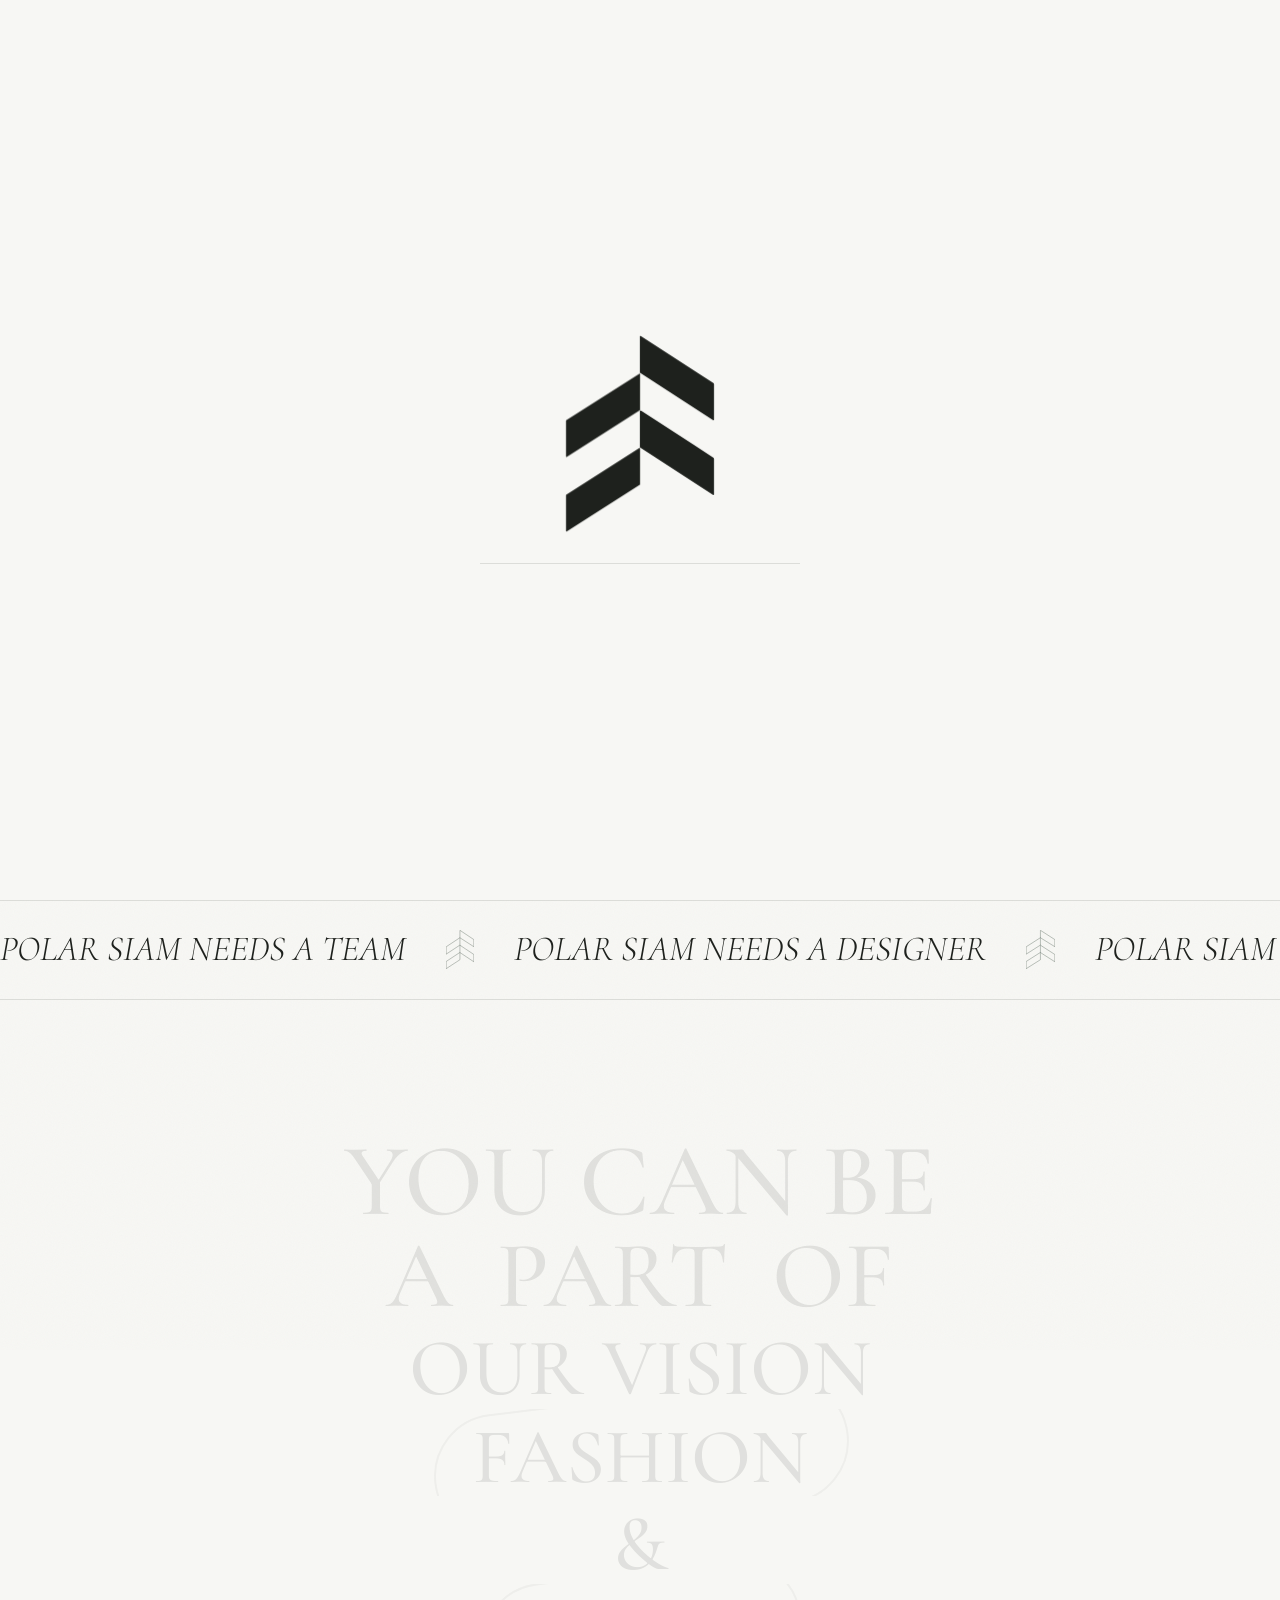
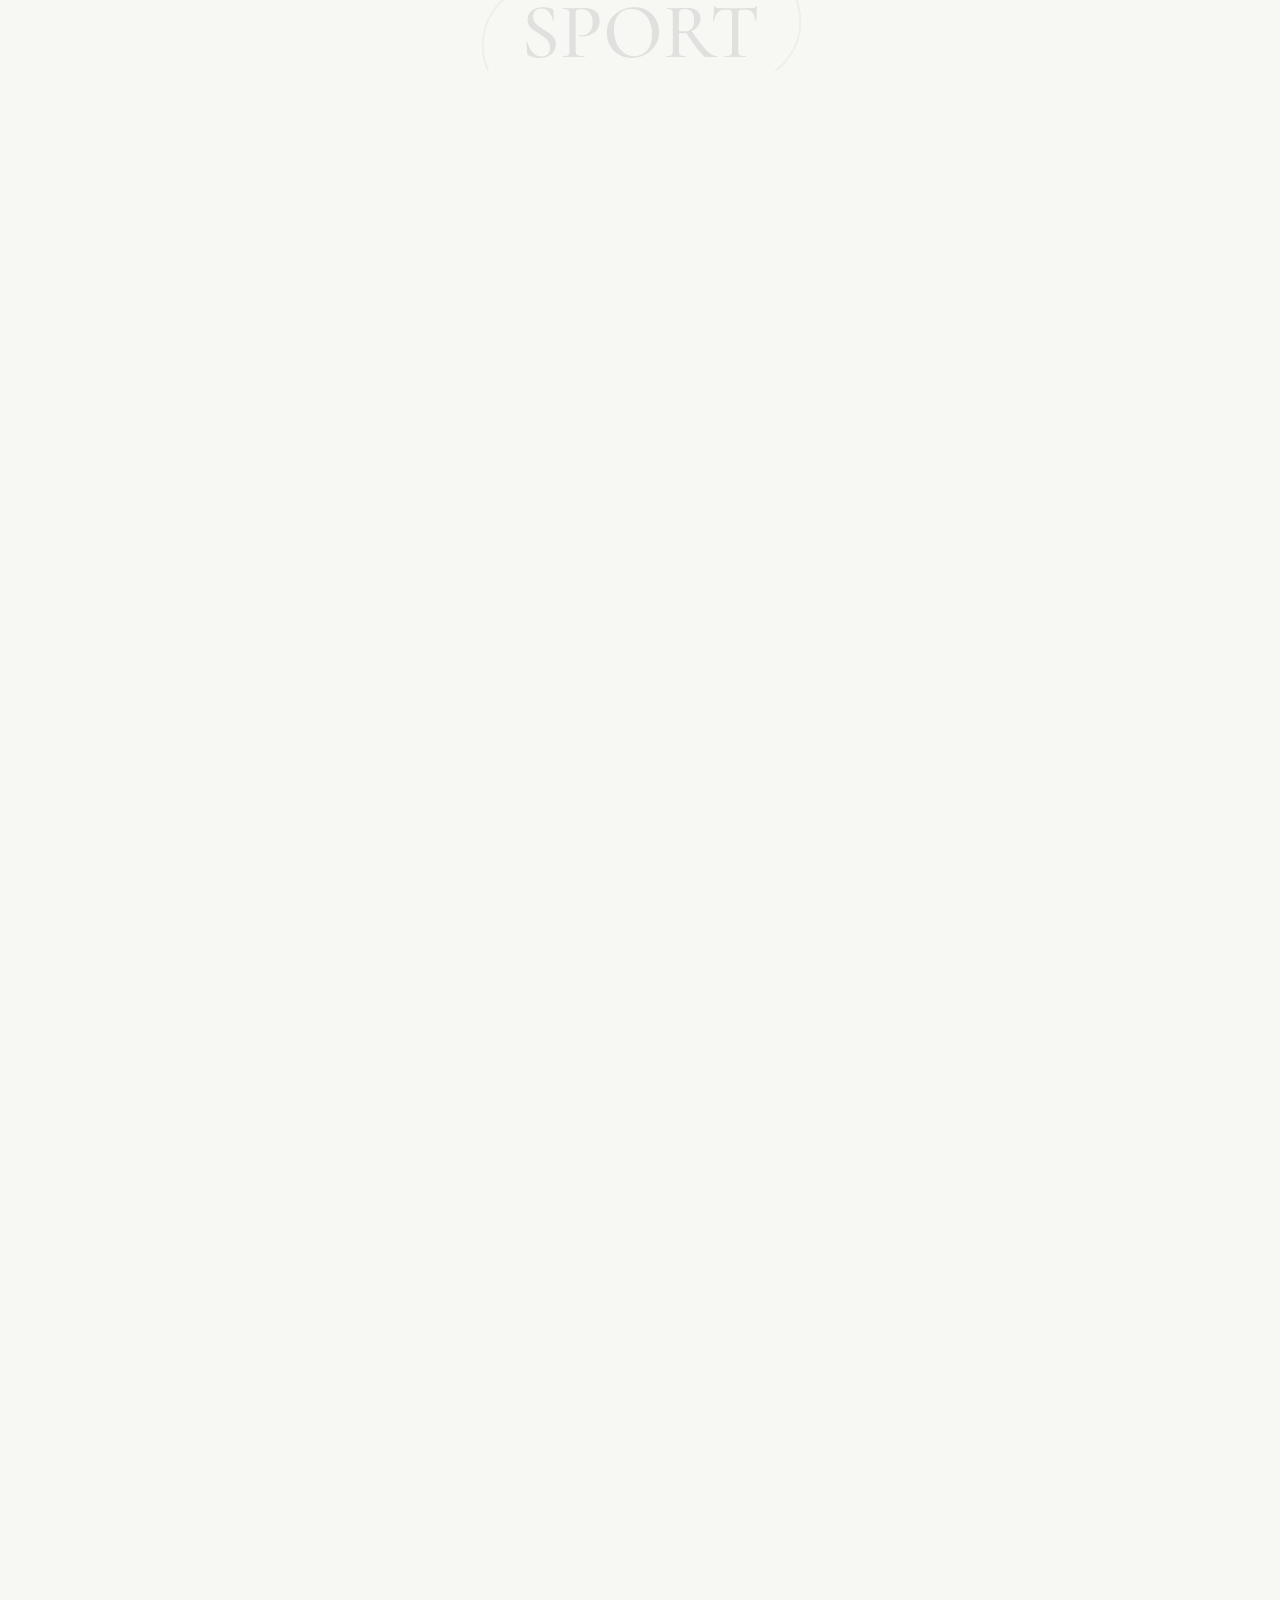
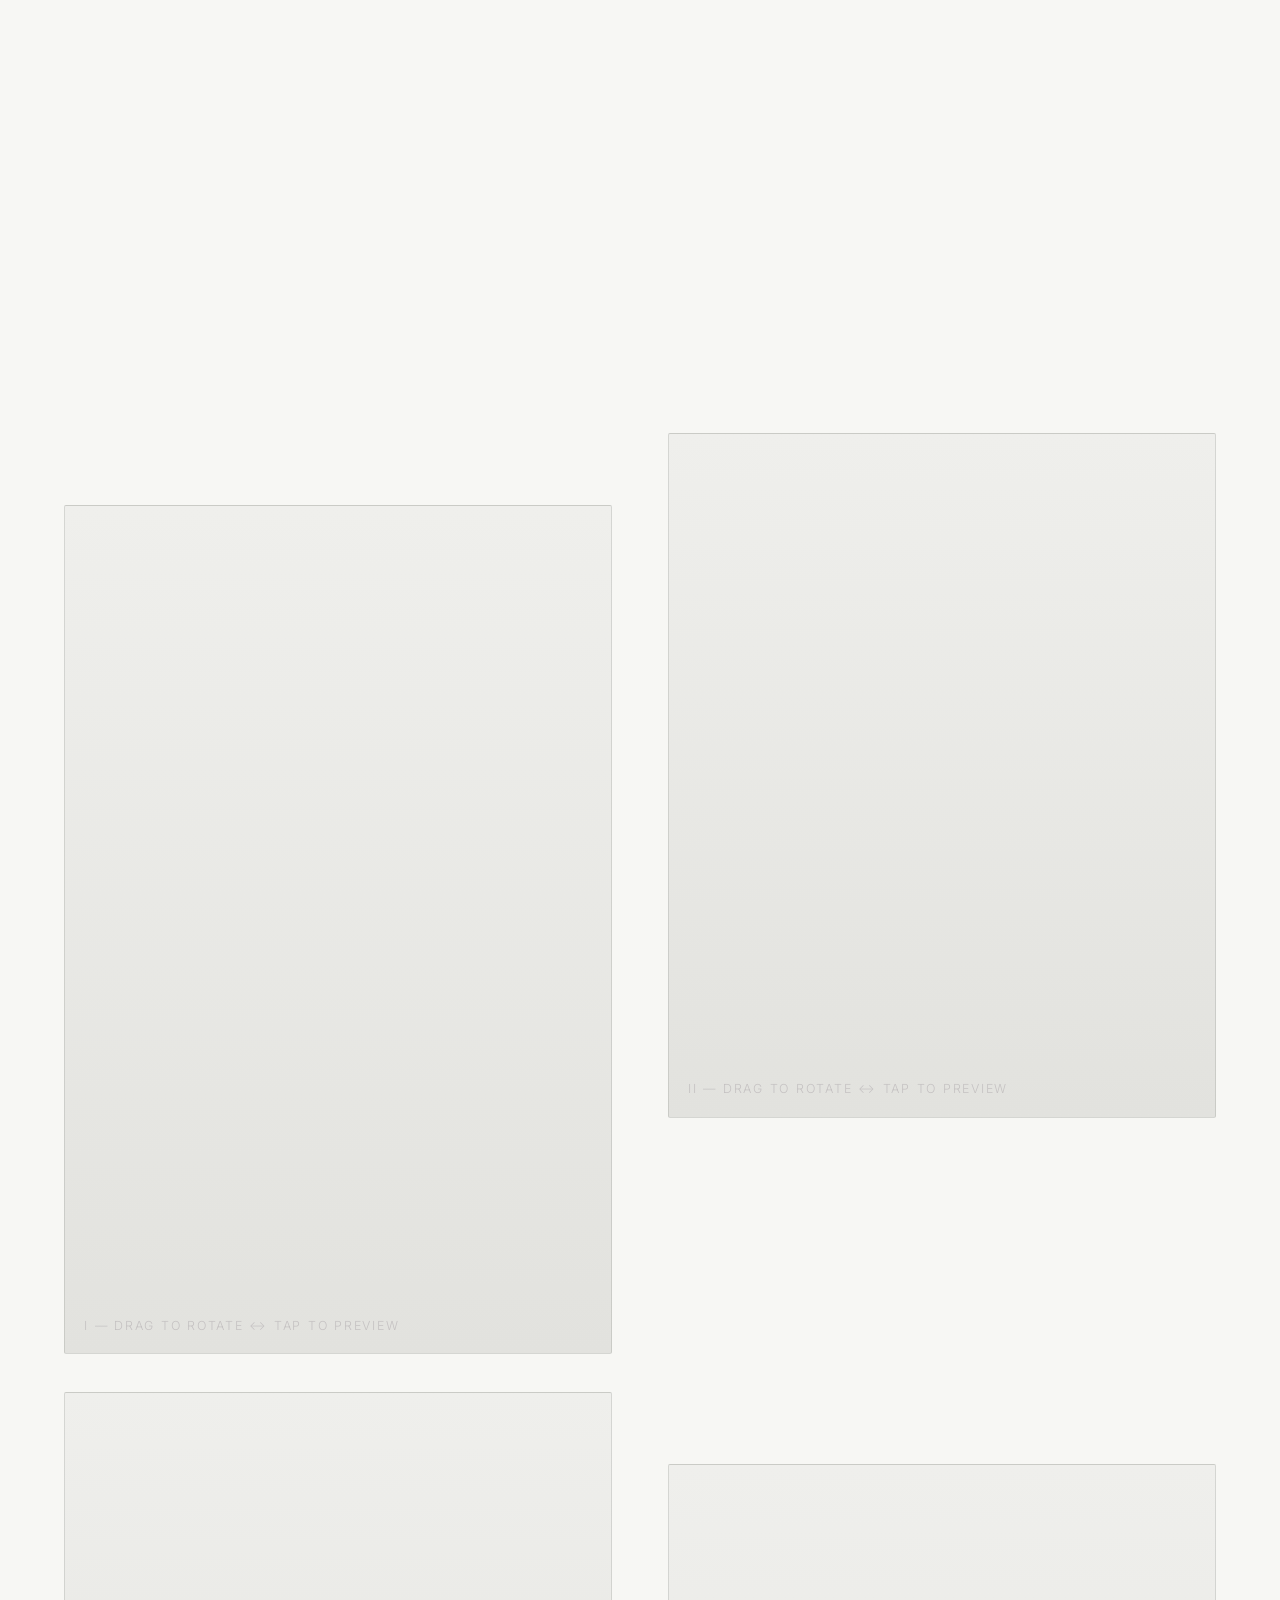
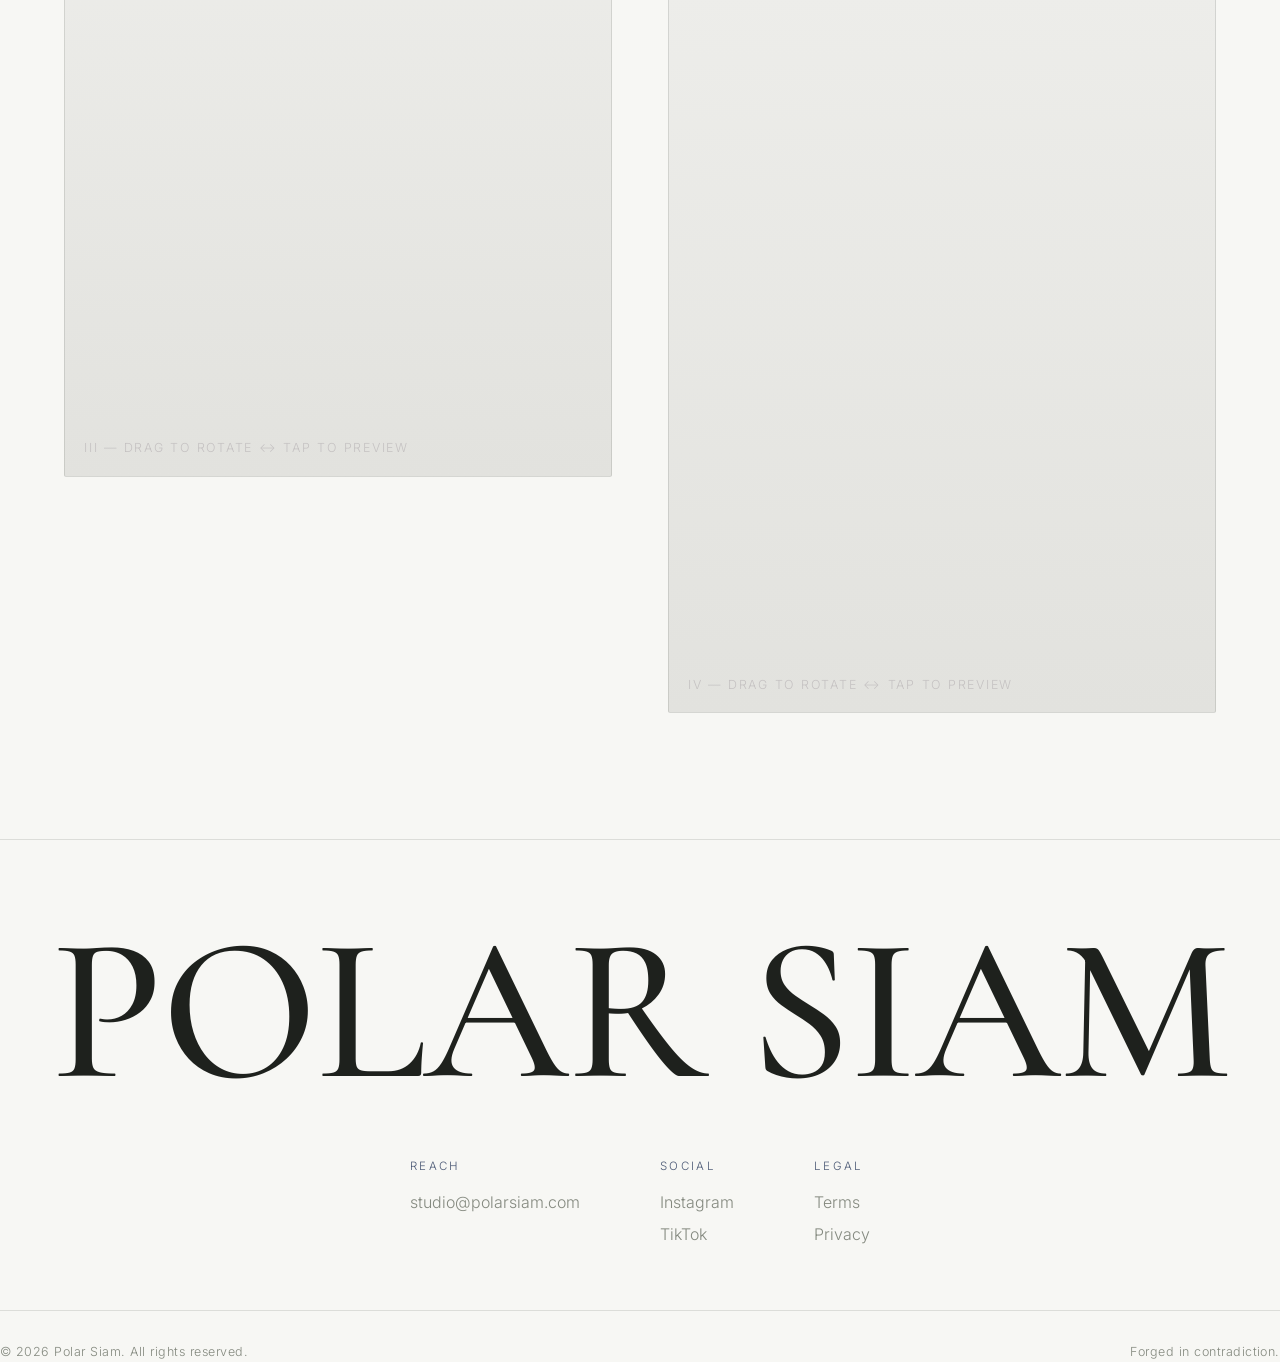
==== commit 0b83cf7d: "tweak: split lookbook tap hint to second line on mobile" ====
--- a/index.html
+++ b/index.html
@@ -144,19 +144,19 @@
     <div class="lookbook__grid">
       <figure class="look look--tall look--model">
         <div class="model-viewer" data-src="assets/man1.glb" data-cursor="hover"></div>
-        <figcaption>I — Drag to rotate ↔ • Tap to preview</figcaption>
+        <figcaption>I — Drag to rotate ↔ <span class="look__tap-hint">Tap to preview</span></figcaption>
       </figure>
       <figure class="look look--model">
         <div class="model-viewer" data-src="assets/man2.glb" data-cursor="hover"></div>
-        <figcaption>II — Drag to rotate ↔ • Tap to preview</figcaption>
+        <figcaption>II — Drag to rotate ↔ <span class="look__tap-hint">Tap to preview</span></figcaption>
       </figure>
       <figure class="look look--model">
         <div class="model-viewer" data-src="assets/man3.glb" data-cursor="hover"></div>
-        <figcaption>III — Drag to rotate ↔ • Tap to preview</figcaption>
+        <figcaption>III — Drag to rotate ↔ <span class="look__tap-hint">Tap to preview</span></figcaption>
       </figure>
       <figure class="look look--tall look--model">
         <div class="model-viewer" data-src="assets/man4.glb" data-cursor="hover"></div>
-        <figcaption>IV — Drag to rotate ↔ • Tap to preview</figcaption>
+        <figcaption>IV — Drag to rotate ↔ <span class="look__tap-hint">Tap to preview</span></figcaption>
       </figure>
     </div>
   </section>
--- a/css/style.css
+++ b/css/style.css
@@ -581,8 +581,10 @@
 .lookbook__head { margin-bottom: 3.5rem; }
 .lookbook__grid {
   display: grid; grid-template-columns: repeat(2, 1fr);
-  gap: clamp(1rem, 3vw, 3rem); align-items: start;
-  max-width: 1080px;
+  row-gap: clamp(1rem, 3vw, 3rem);
+  column-gap: clamp(1.8rem, 4.4vw, 5rem);
+  align-items: start;
+  max-width: 1240px;
   margin: 0 auto;
 }
 .look {
@@ -598,7 +600,7 @@
 .look--model { background: linear-gradient(180deg, #efefec, #e2e2de); }
 .look--model .model-viewer {
   position: absolute;
-  inset: 6.5% 6.5% 13% 6.5%;
+  inset: 2% 2% 8% 2%;
   width: auto;
   height: auto;
   z-index: 1;
@@ -648,11 +650,30 @@
   font-size: 0.78rem; letter-spacing: 0.14em; text-transform: uppercase; color: var(--ink);
   mix-blend-mode: difference;
 }
+.look__tap-hint { display: inline; }
 @media (max-width: 760px) {
   .lookbook__grid { grid-template-columns: 1fr; }
   .look--tall { margin-top: 0; }
   .look--model .model-viewer { inset: 7.5% 7.5% 14% 7.5%; }
-  .lookbook-focus-card { width: min(96vw, 760px); height: min(76svh, 640px); }
+  .look__tap-hint {
+    display: block;
+    margin-top: 0.22rem;
+  }
+  .lookbook-focus-overlay { padding: 0.45rem; }
+  .lookbook-focus-card {
+    width: 98vw;
+    height: min(88svh, 760px);
+    padding: 0.45rem;
+  }
+  .lookbook-focus-stage > .model-viewer {
+    inset: 0 !important;
+    width: 100% !important;
+    height: 100% !important;
+  }
+  .lookbook-focus-stage > .model-viewer.is-mobile-focus {
+    transform: scale(1.22);
+    transform-origin: center;
+  }
 }
 
 /* ============ STORY ============ */
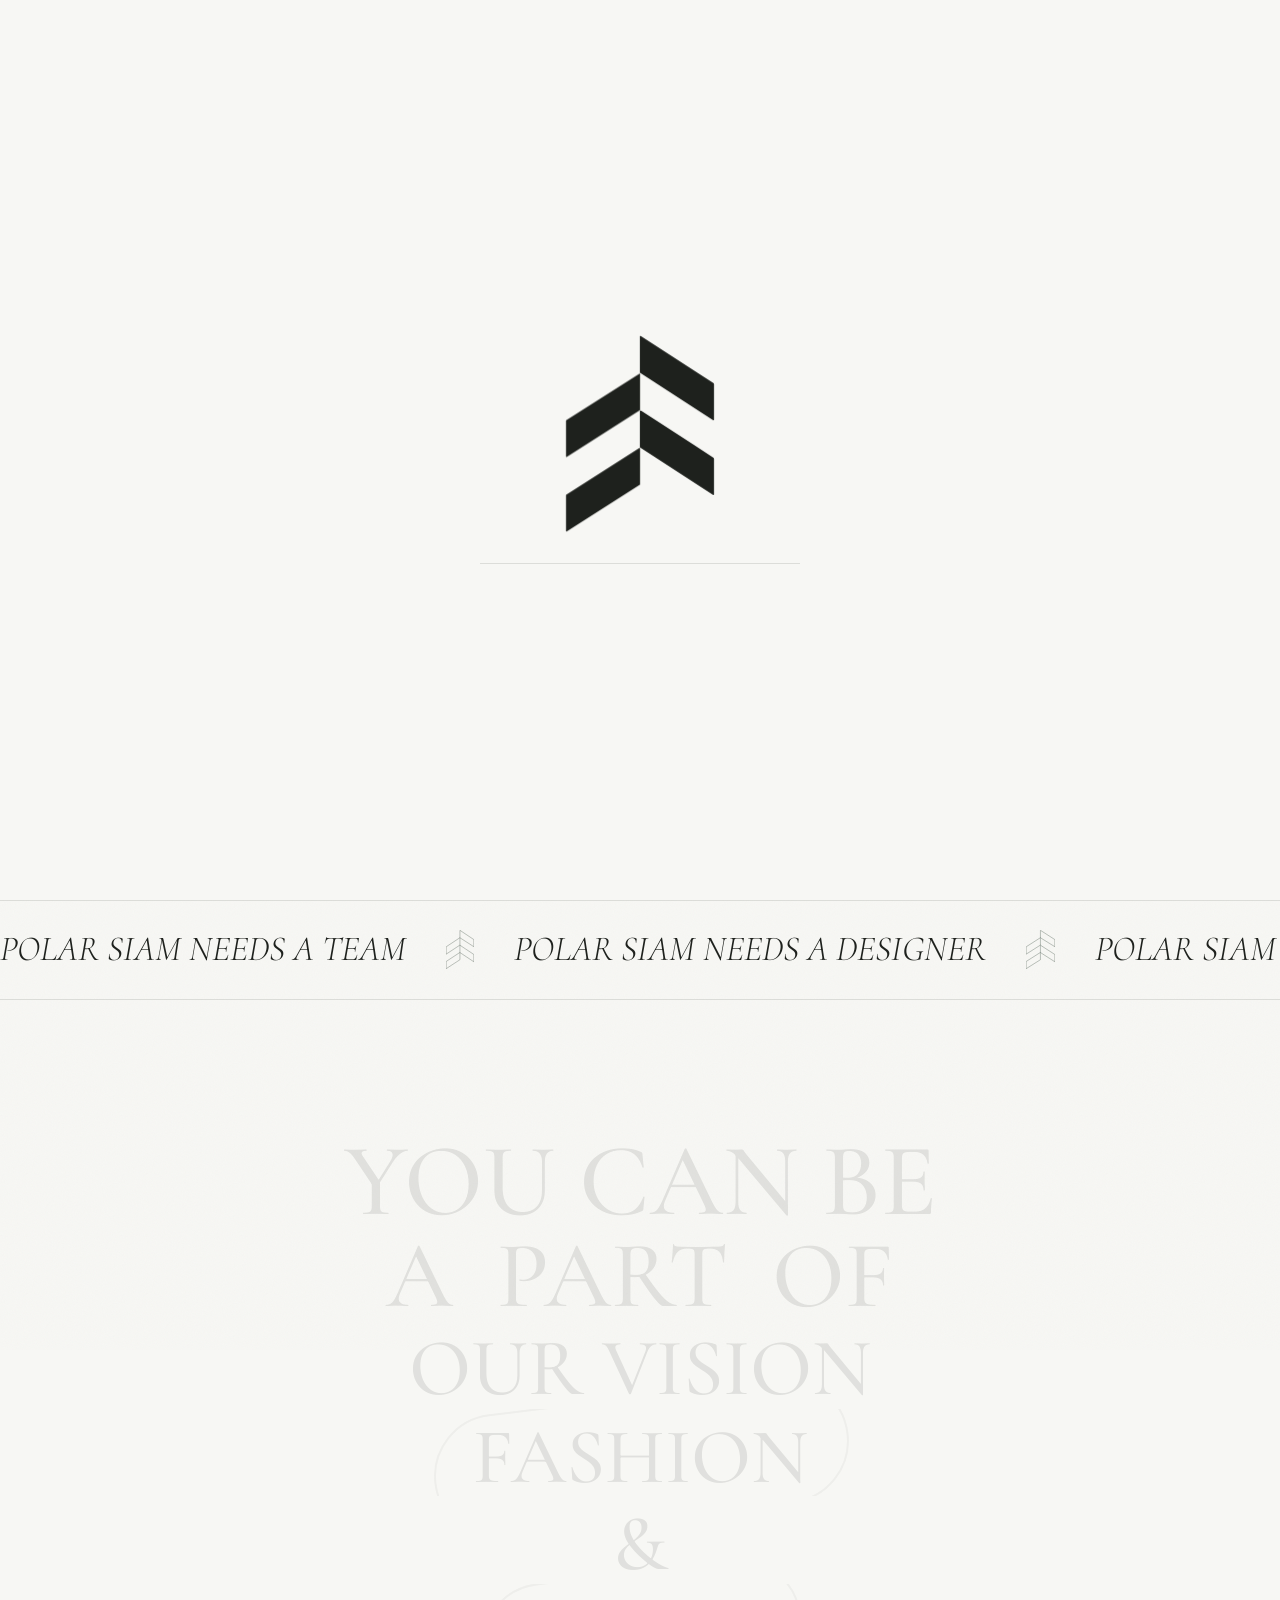
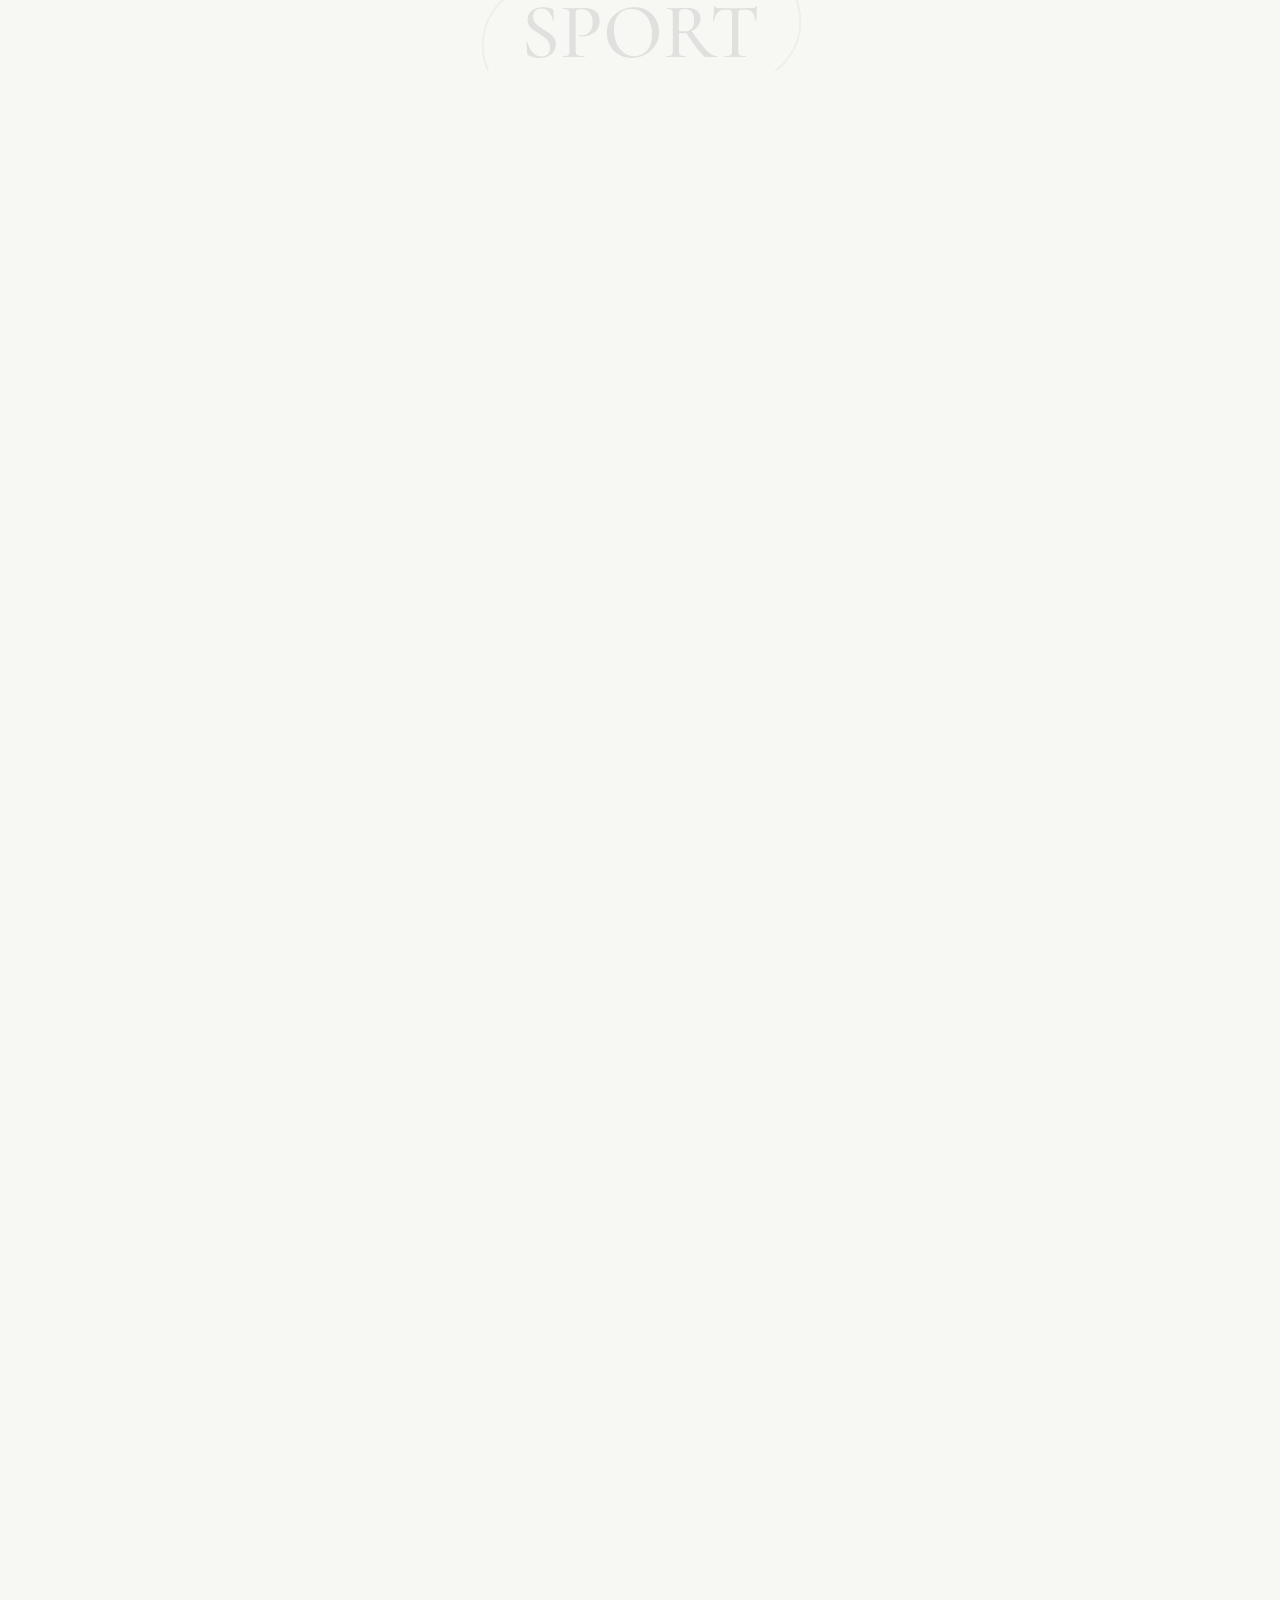
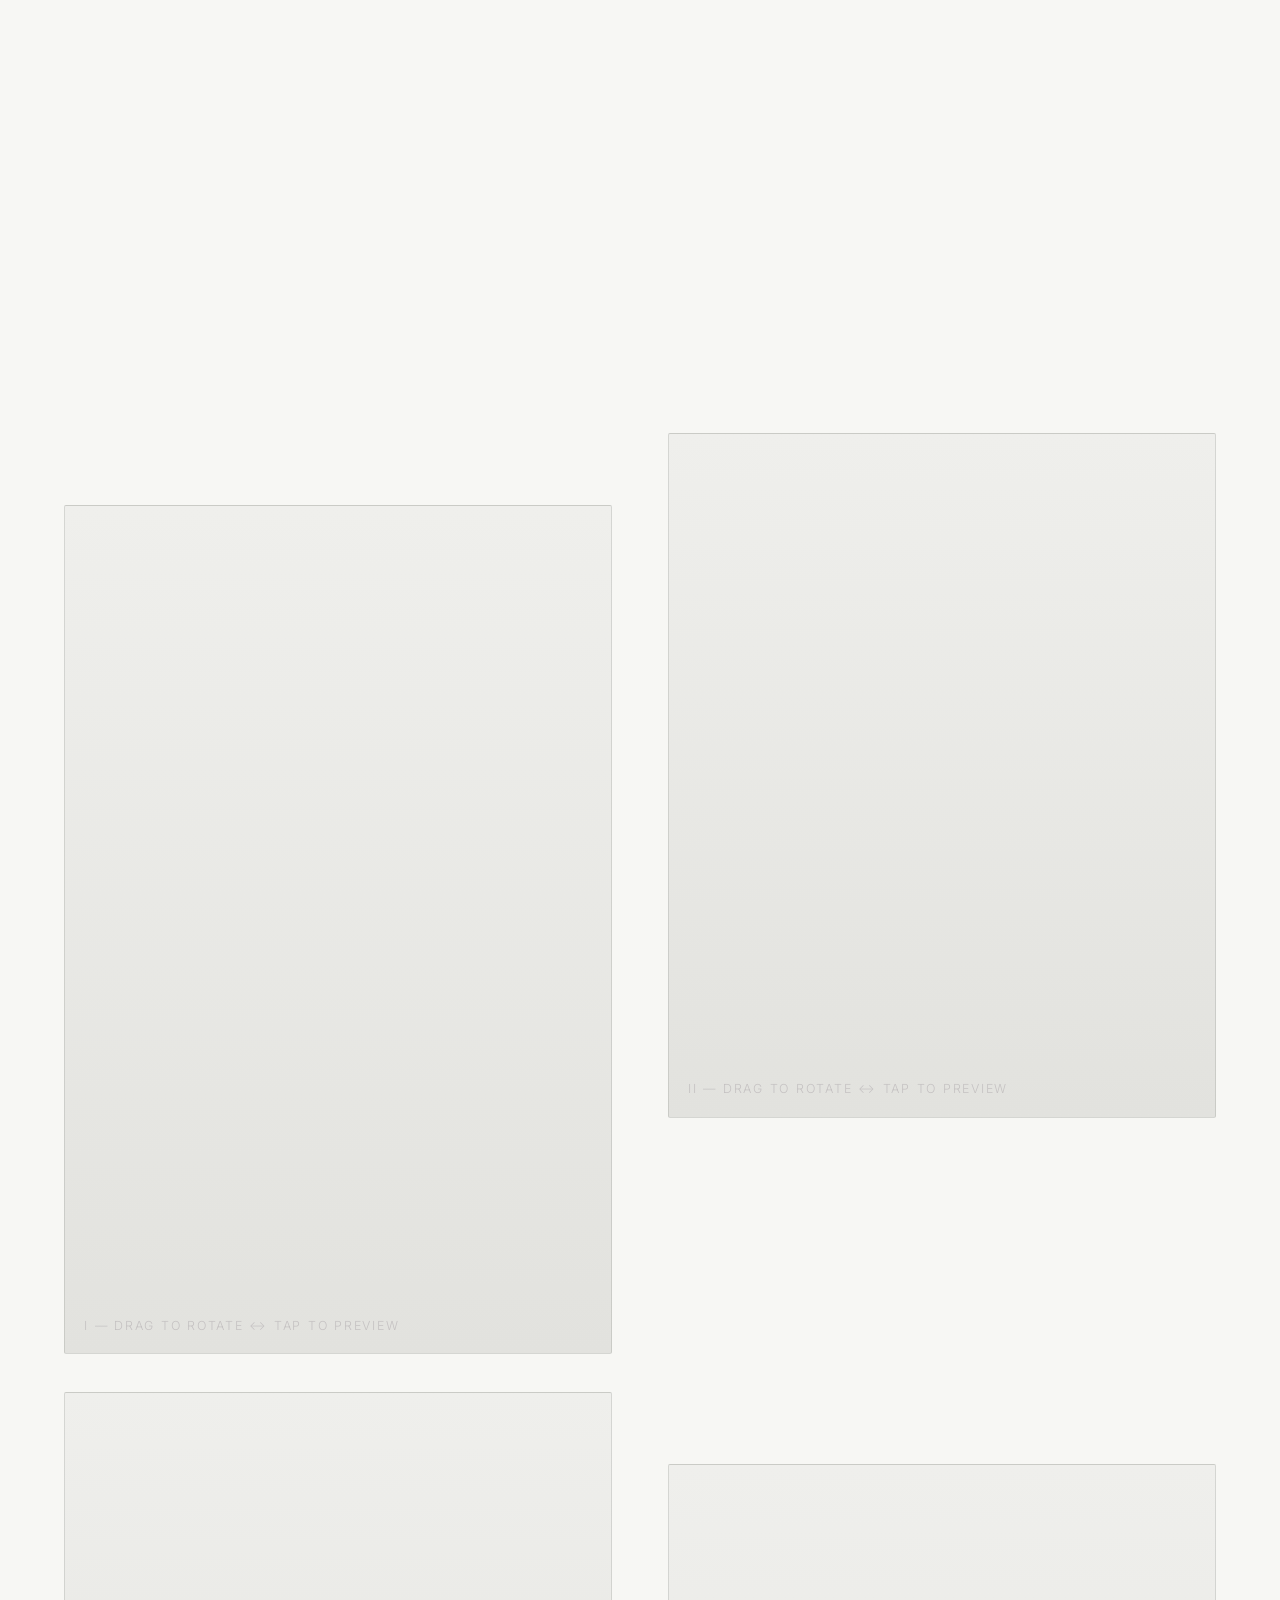
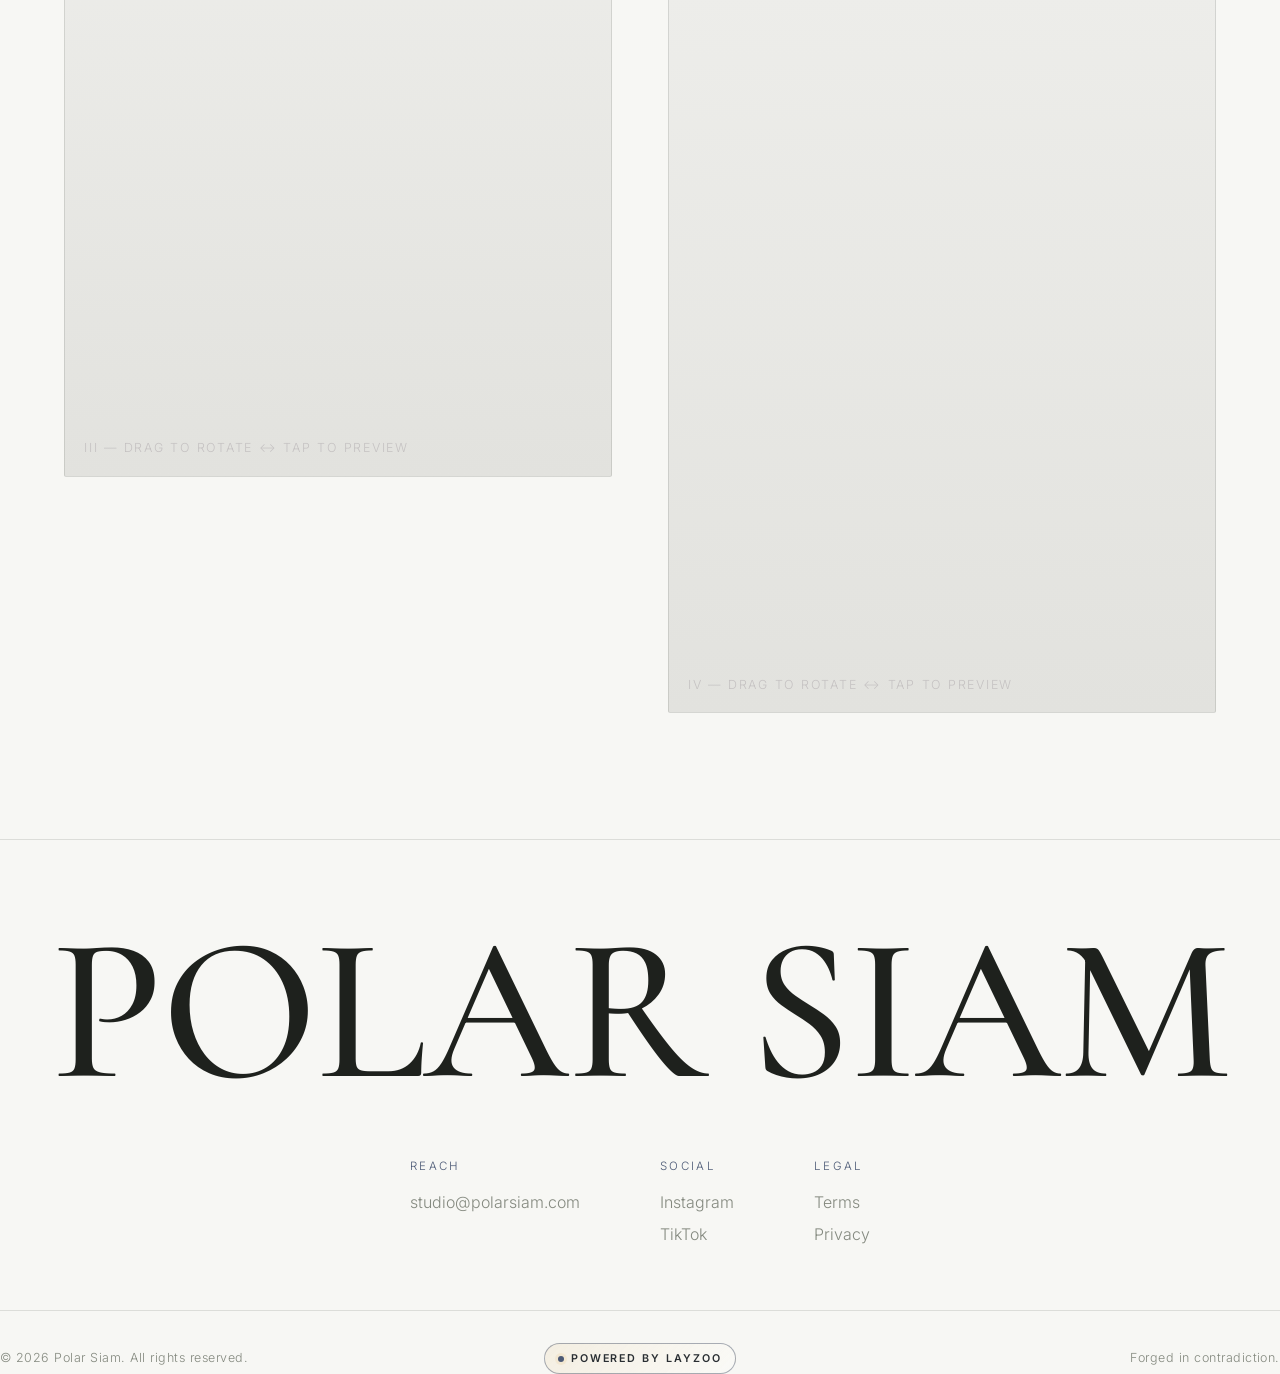
==== commit a4206807: "feat: add Powered by Layzoo signature across all footers" ====
--- a/index.html
+++ b/index.html
@@ -182,6 +182,7 @@
     </div>
     <div class="footer__base">
       <span>© 2026 Polar Siam. All rights reserved.</span>
+      <span class="footer__signature">Powered by Layzoo</span>
       <span>Forged in contradiction.</span>
     </div>
   </footer>
--- a/css/style.css
+++ b/css/style.css
@@ -670,10 +670,6 @@
     width: 100% !important;
     height: 100% !important;
   }
-  .lookbook-focus-stage > .model-viewer.is-mobile-focus {
-    transform: scale(1.22);
-    transform-origin: center;
-  }
 }
 
 /* ============ STORY ============ */
@@ -792,9 +788,50 @@
 .footer__grid a { color: var(--ink-dim); transition: color .3s; }
 .footer__grid a:hover { color: var(--ink); }
 .footer__base {
-  display: flex; justify-content: space-between; flex-wrap: wrap; gap: 1rem;
+  display: grid; grid-template-columns: 1fr auto 1fr; align-items: center; gap: 1rem;
   padding-top: 2rem; border-top: 1px solid var(--line);
   font-size: 0.78rem; color: var(--ink-dim); letter-spacing: 0.04em;
+}
+.footer__base > span:last-child { justify-self: end; }
+.footer__signature {
+  justify-self: center;
+  display: inline-flex;
+  align-items: center;
+  gap: 0.4rem;
+  padding: 0.42rem 0.86rem;
+  border: 1px solid color-mix(in srgb, var(--gold) 38%, var(--line) 62%);
+  border-radius: 999px;
+  background: linear-gradient(135deg, rgba(229, 194, 129, 0.16) 0%, rgba(250, 250, 247, 0.9) 100%);
+  color: color-mix(in srgb, var(--ink) 76%, var(--gold) 24%);
+  font-size: 0.67rem;
+  font-weight: 600;
+  letter-spacing: 0.18em;
+  text-transform: uppercase;
+  box-shadow: 0 10px 24px -20px rgba(30, 33, 29, 0.7);
+  transition: transform .35s var(--ease), box-shadow .35s var(--ease), border-color .35s var(--ease);
+}
+.footer__signature::before {
+  content: "";
+  width: 6px;
+  height: 6px;
+  border-radius: 50%;
+  background: var(--gold);
+  box-shadow: 0 0 0 3px rgba(229, 194, 129, 0.18);
+}
+.footer__signature:hover {
+  transform: translateY(-1px);
+  border-color: color-mix(in srgb, var(--gold) 65%, var(--line) 35%);
+  box-shadow: 0 14px 28px -20px rgba(30, 33, 29, 0.82);
+}
+
+@media (max-width: 760px) {
+  .footer__base {
+    grid-template-columns: 1fr;
+    text-align: center;
+  }
+  .footer__base > span:last-child {
+    justify-self: center;
+  }
 }
 
 /* magnetic buttons get JS transform; keep transition snappy */
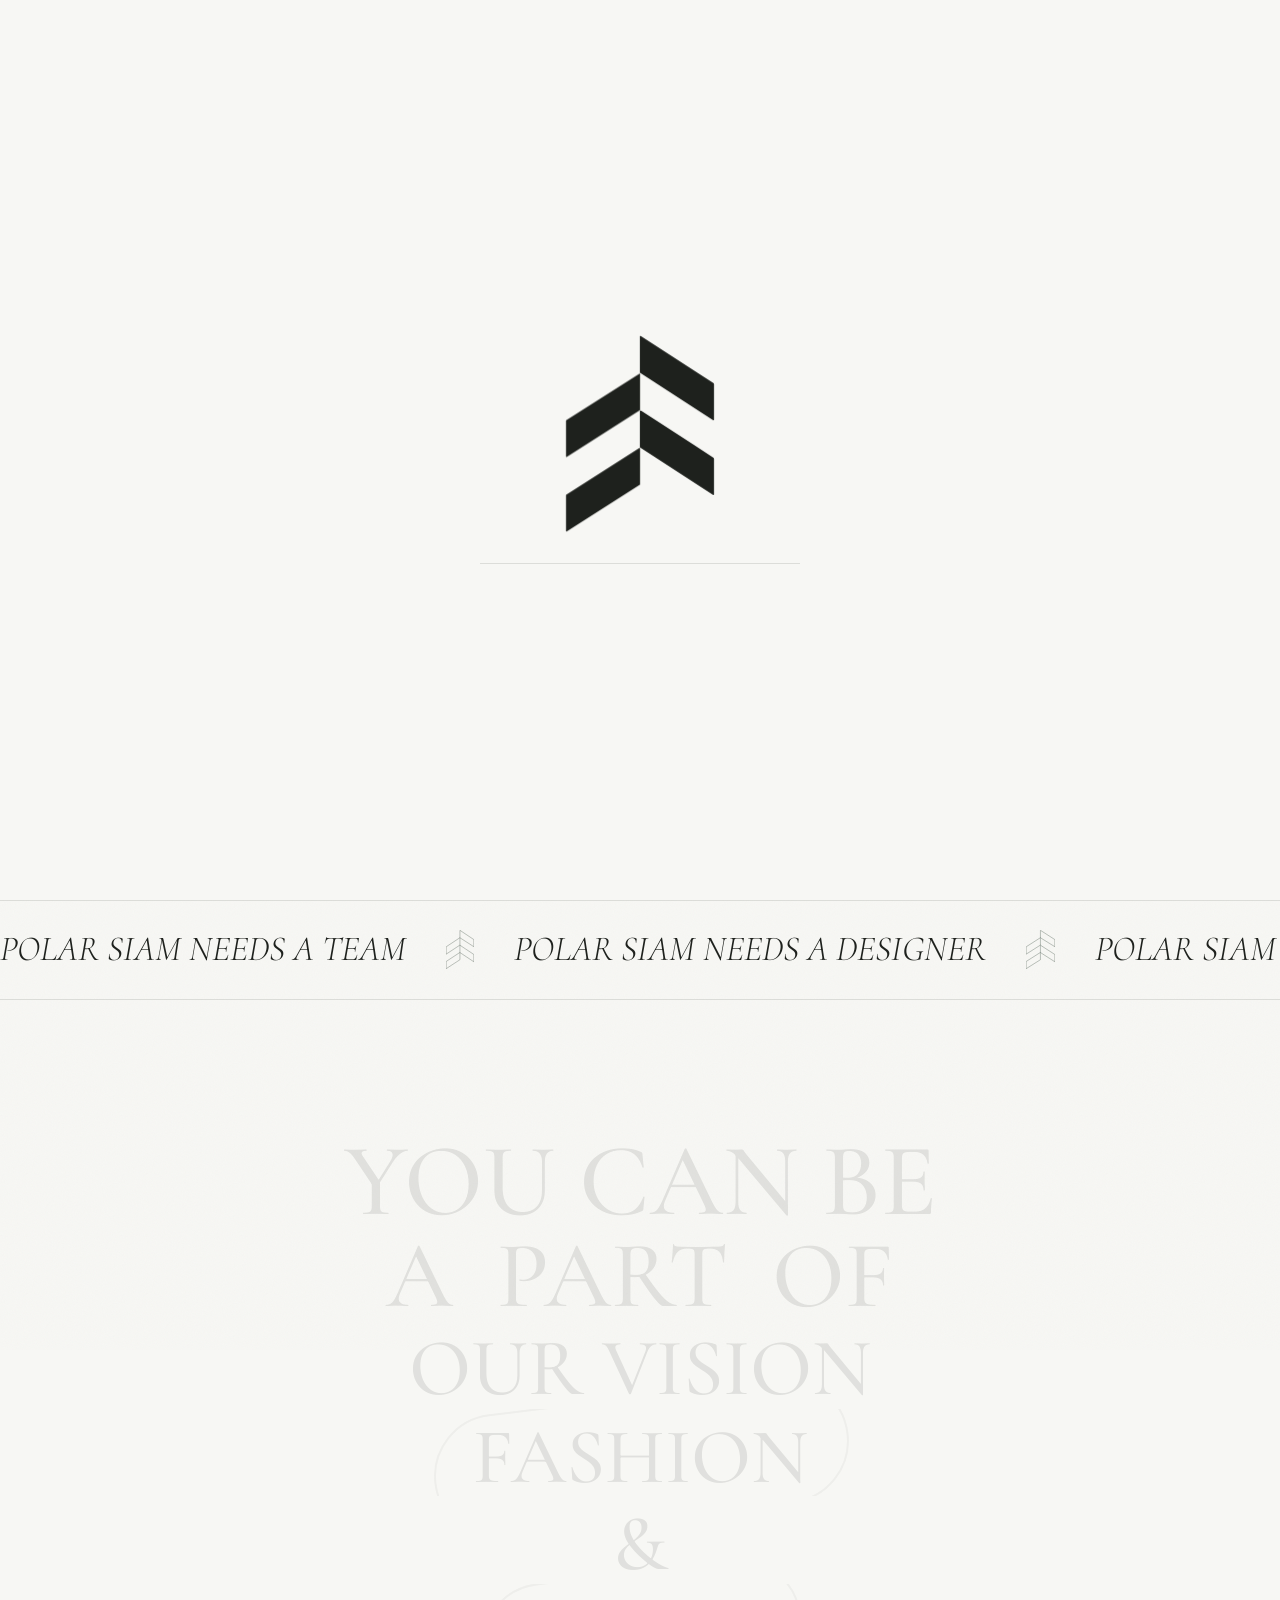
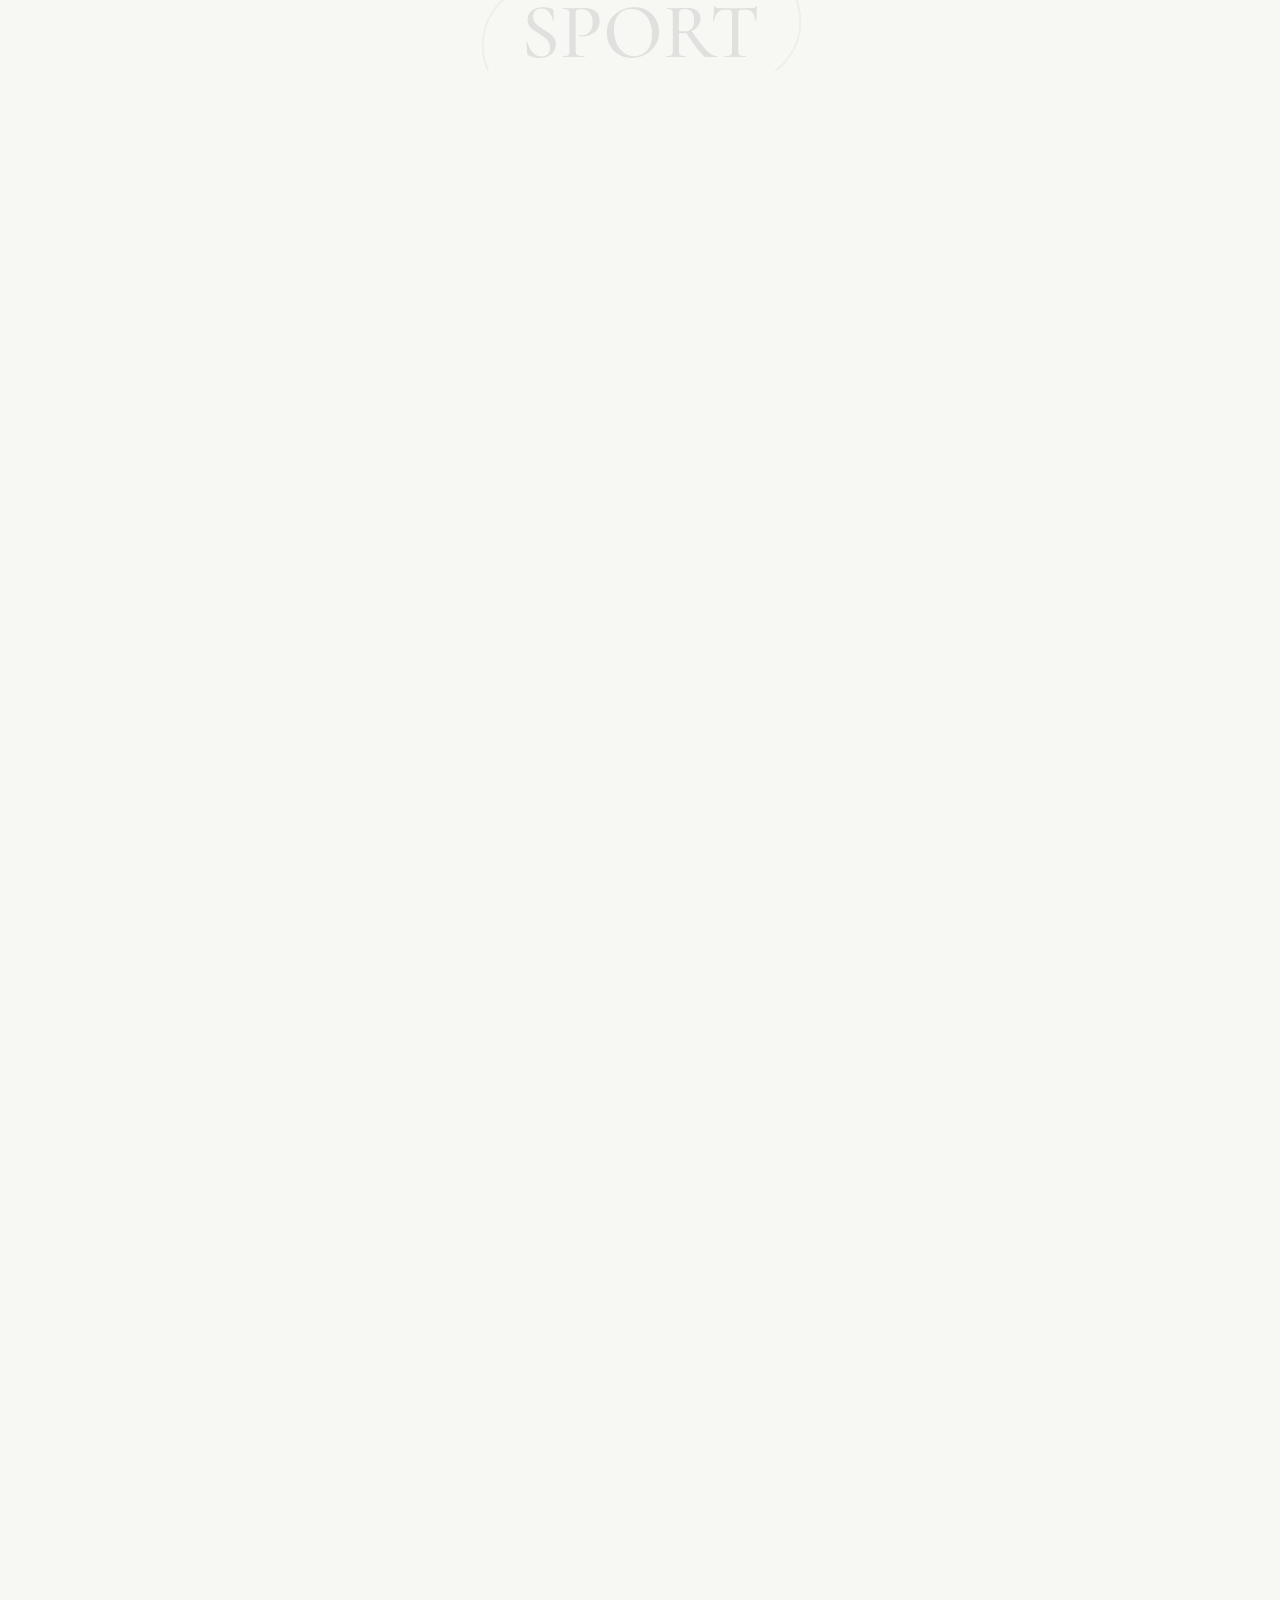
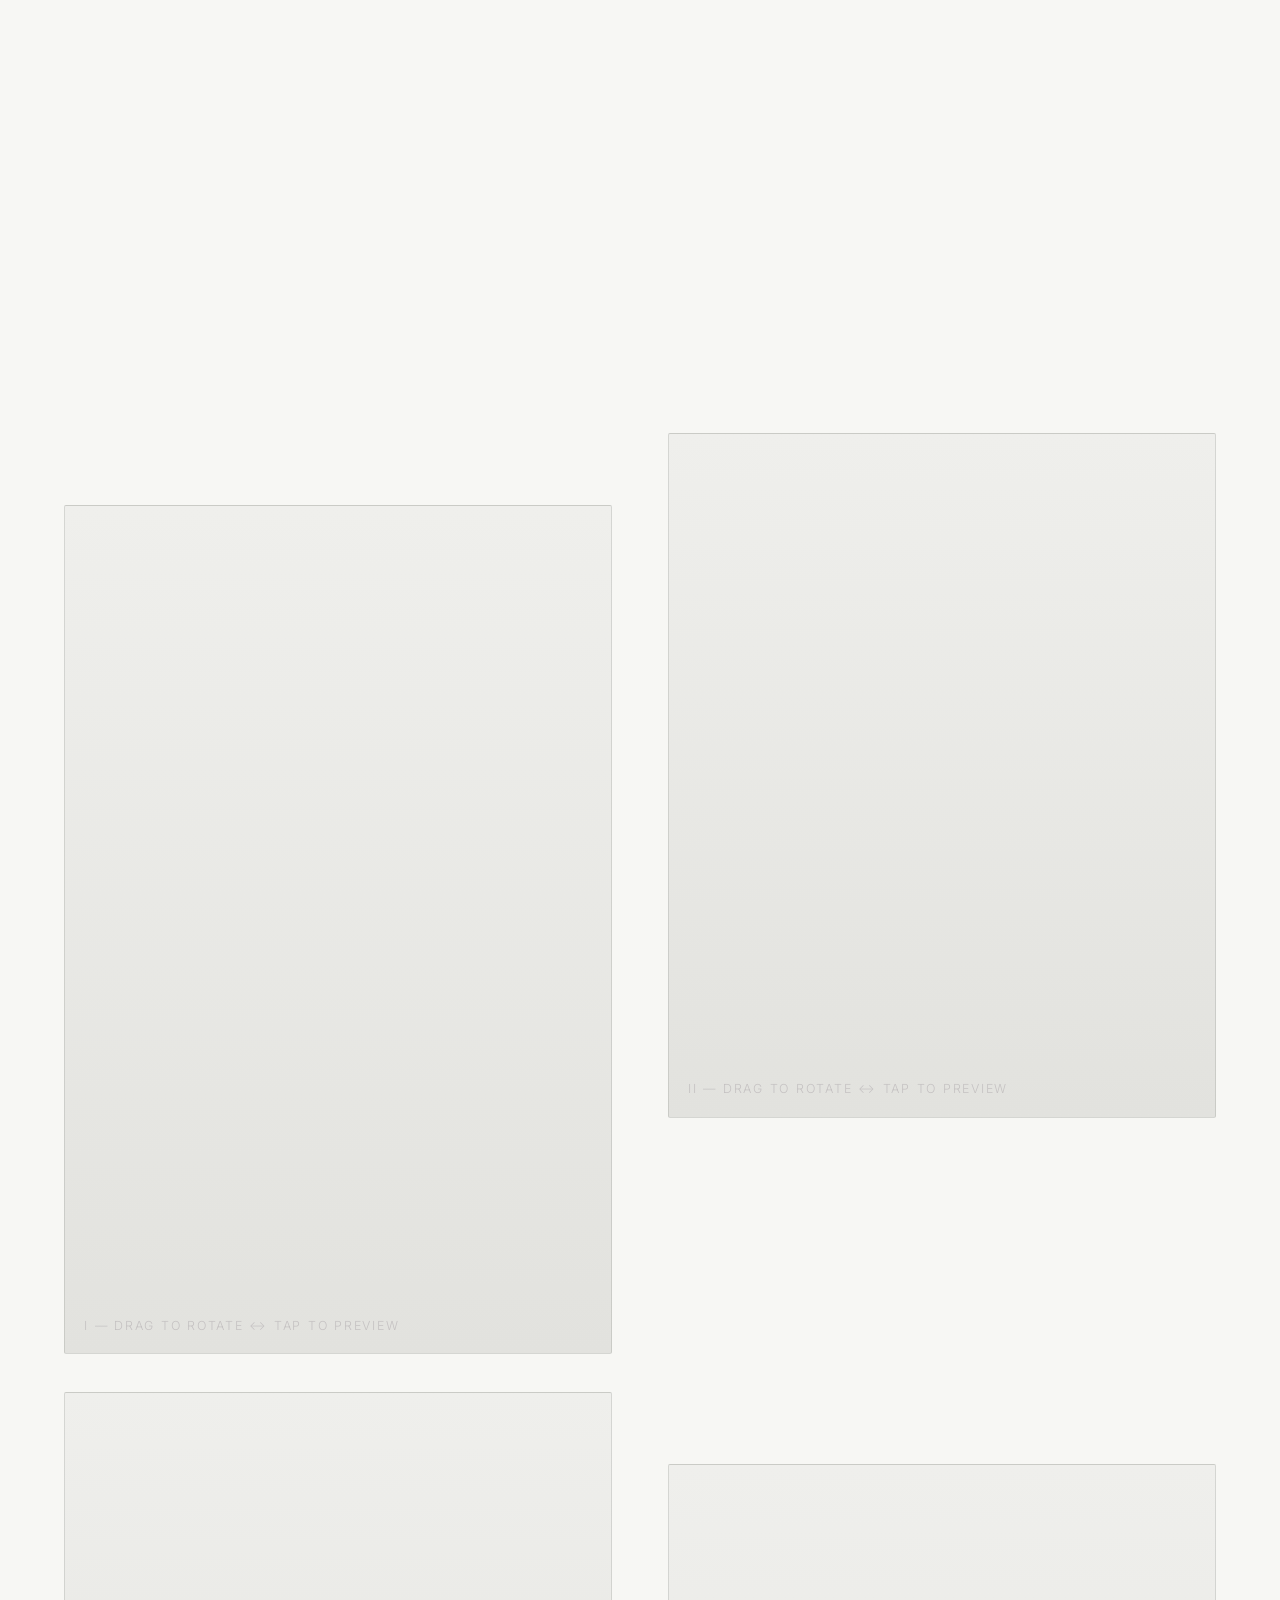
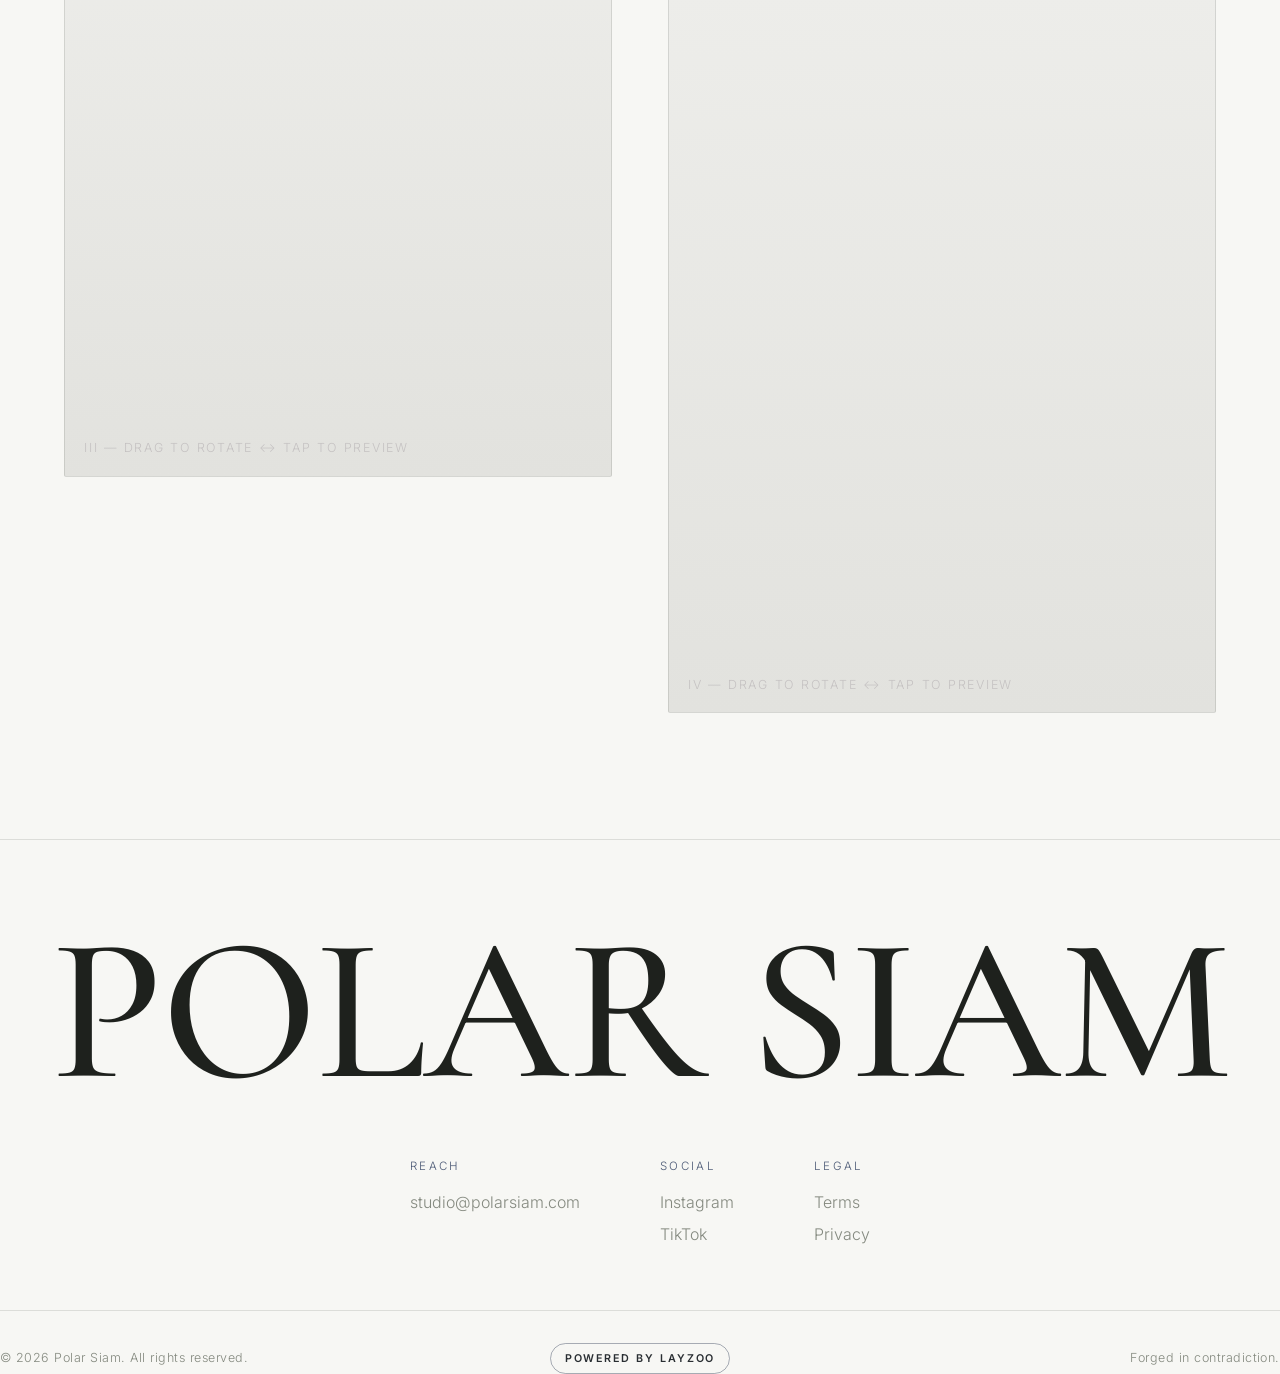
==== commit 36357dbc: "Replace overview lookbook models" ====
--- a/index.html
+++ b/index.html
@@ -143,7 +143,7 @@
     </div>
     <div class="lookbook__grid">
       <figure class="look look--tall look--model">
-        <div class="model-viewer" data-src="assets/man1.glb" data-cursor="hover"></div>
+        <div class="model-viewer" data-src="assets/plus.glb" data-cursor="hover"></div>
         <figcaption>I — Drag to rotate ↔ <span class="look__tap-hint">Tap to preview</span></figcaption>
       </figure>
       <figure class="look look--model">
@@ -151,7 +151,7 @@
         <figcaption>II — Drag to rotate ↔ <span class="look__tap-hint">Tap to preview</span></figcaption>
       </figure>
       <figure class="look look--model">
-        <div class="model-viewer" data-src="assets/man3.glb" data-cursor="hover"></div>
+        <div class="model-viewer" data-src="assets/t%20shirt%20sans%20manche.glb" data-cursor="hover"></div>
         <figcaption>III — Drag to rotate ↔ <span class="look__tap-hint">Tap to preview</span></figcaption>
       </figure>
       <figure class="look look--tall look--model">
--- a/css/style.css
+++ b/css/style.css
@@ -797,11 +797,11 @@
   justify-self: center;
   display: inline-flex;
   align-items: center;
-  gap: 0.4rem;
+  gap: 0;
   padding: 0.42rem 0.86rem;
   border: 1px solid color-mix(in srgb, var(--gold) 38%, var(--line) 62%);
   border-radius: 999px;
-  background: linear-gradient(135deg, rgba(229, 194, 129, 0.16) 0%, rgba(250, 250, 247, 0.9) 100%);
+  background: transparent;
   color: color-mix(in srgb, var(--ink) 76%, var(--gold) 24%);
   font-size: 0.67rem;
   font-weight: 600;
@@ -810,14 +810,6 @@
   box-shadow: 0 10px 24px -20px rgba(30, 33, 29, 0.7);
   transition: transform .35s var(--ease), box-shadow .35s var(--ease), border-color .35s var(--ease);
 }
-.footer__signature::before {
-  content: "";
-  width: 6px;
-  height: 6px;
-  border-radius: 50%;
-  background: var(--gold);
-  box-shadow: 0 0 0 3px rgba(229, 194, 129, 0.18);
-}
 .footer__signature:hover {
   transform: translateY(-1px);
   border-color: color-mix(in srgb, var(--gold) 65%, var(--line) 35%);
